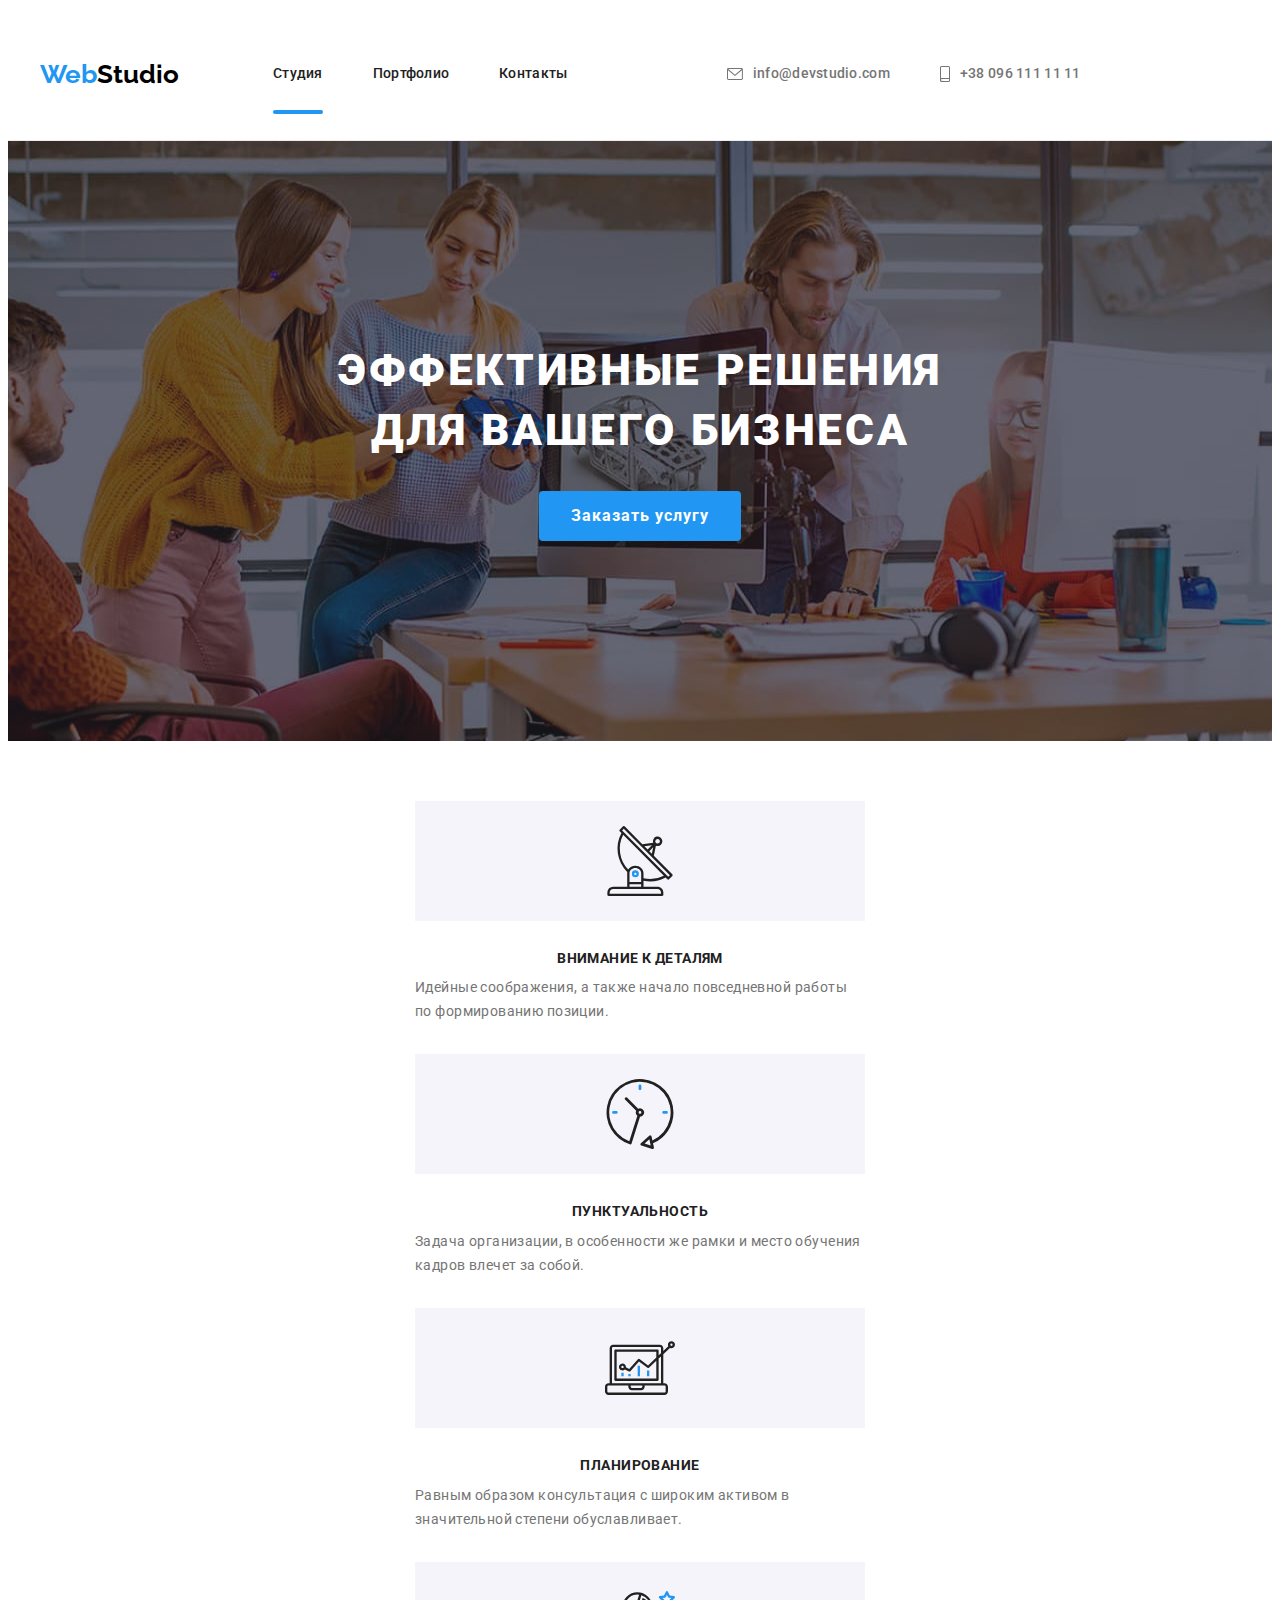
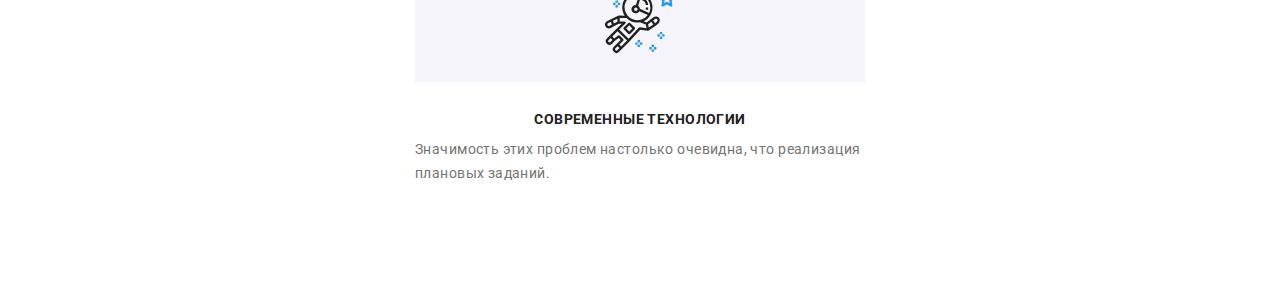
==== index.html @ 1973b393 "change header-advant" ====
<!DOCTYPE html>
<html lang="ru">

<head>
    <meta charset="UTF-8" />
    <meta http-equiv="X-UA-Compatible" content="IE=edge" />
    <meta name="viewport" content="width=device-width, initial-scale=1.0" />
    <title lang="en">WebStudio</title>
    <link rel="preconnect" href="https://fonts.googleapis.com" />
    <link rel="preconnect" href="https://fonts.gstatic.com" crossorigin />
    <link
        href="https://fonts.googleapis.com/css2?family=Raleway:wght@700&family=Roboto:wght@400;500;700;900&display=swap"
        rel="stylesheet" />
    <link rel="stylesheet" href="https://cdnjs.cloudflare.com/ajax/libs/modern-normalize/1.1.0/modern-normalize.min.css"
        integrity="sha512-wpPYUAdjBVSE4KJnH1VR1HeZfpl1ub8YT/NKx4PuQ5NmX2tKuGu6U/JRp5y+Y8XG2tV+wKQpNHVUX03MfMFn9Q=="
        crossorigin="anonymous" referrerpolicy="no-referrer" />
    <link rel="stylesheet" href="./css/main.min.css" />
</head>

<body>
    <header class="header">
        <div class="container header-container">
            <nav class="navigation">
                <a href="./index.html" class="logo header__logo link"><span class="logo_color_blue">Web</span>Studio</a>
                <ul class="nav-list list">
                    <li class="nav-list__item">
                        <a href="./index.html" class="nav-list__link link current">Студия</a>
                    </li>
                    <li class="nav-list__item">
                        <a href="./portfolio.html" class="nav-list__link link">Портфолио</a>
                    </li>
                    <li class="nav-list__item">
                        <a href="" class="nav-list__link link">Контакты</a>
                    </li>
                </ul>
            </nav>
            <ul class="contacts-list list">
                <li class="contacts-list__item">
                    <a class="contacts-list__link link mail" href="mailto:info@devstudio.com">
                        <svg class="contacts-list__icon" width="16" height="12">
                            <use href="./images/sprite.svg#e-mail"></use>
                        </svg>
                        info@devstudio.com
                    </a>
                </li>
                <li class="contacts-list__item">
                    <a class="contacts-list__link link" href="tel:+380961111111">
                        <svg class="contacts-list__icon" width="10" height="16">
                            <use href="./images/sprite.svg#smartphone"></use>
                        </svg>
                        +38 096 111 11 11</a>
                </li>
            </ul>
            <button type="button" class="mobile-menu-btn" data-menu-open>
                <svg class="mobile-menu-btn__icon" width="40" height="40">
                    <use href="./images/sprite.svg#burger-icon"></use>
                </svg>
            </button>
        </div>
        <div class="mobile-menu" data-menu>
            <div class="mobile-menu__container container">
                <button type="button" class="mobile-menu__close-btn" data-menu-close>
                    <svg class="mobile-menu__close-icon" width="40" height="40">
                        <use href="./images/sprite.svg#mobile-menu-close-icon"></use>
                    </svg>
                </button>
                <ul class="mobile-nav-list list">
                    <li class="mobile-nav-list__item">
                        <a href="./index.html" class="mobile-nav-list__link link current">Студия</a>
                    </li>
                    <li class="mobile-nav-list__item">
                        <a href="./portfolio.html" class="mobile-nav-list__link link">Портфолио</a>
                    </li>
                    <li class="mobile-nav-list__item">
                        <a href="" class="mobile-nav-list__link link">Контакты</a>
                    </li>

                </ul>
                <ul class="mobile-contacts-list list">
                    <li class="mobile-contacts-list__item">
                        <a class="mobile-contacts-list__link_phone link" href="tel:+380961111111">
                            +38 096 111 11 11</a>
                    </li>
                    <li class="mobile-contacts-list__item">
                        <a class="mobile-contacts-list__link_email link mail" href="mailto:info@devstudio.com">
                            info@devstudio.com
                        </a>
                    </li>
                </ul>
                <ul class="mobile-social-list list">
                    <li class="mobile-social-list__item">
                        <a class="mobile-social-list__link link" href="">Instagram</a>
                    </li>
                    <li class="mobile-social-list__item">
                        <a class="mobile-social-list__link link" href="">Twitter</a>
                    </li>
                    <li class="mobile-social-list__item">
                        <a class="mobile-social-list__link link" href="">Facebook</a>
                    </li>
                    <li class="mobile-social-list__item">
                        <a class="mobile-social-list__link link" href="">LinkedIn</a>
                    </li>
                </ul>
            </div>
        </div>
    </header>
    <main class="main-page">
        <section class="hero hero-section">
            <div class="hero container">
                <h1 class="title_main">Эффективные решения для вашего бизнеса</h1>
                <button type="button" class="modal-button button" data-modal-open>Заказать услугу</button>
            </div>
        </section>
        <section class="advantages section">
            <div class="advantages container">
                <h2 class="advantages__title title visually-hidden">Наши преимущества</h2>
                <ul class="advantages__list list">
                    <li class="advantages-list__item">
                        <div class="advantages__icon-container">
                            <svg class="advantages__icon" width="70" height="70">
                                <use href="./images/sprite.svg#advantages-01"></use>
                            </svg>
                        </div>
                        <h3 class="advantages__subtitle">Внимание к деталям</h3>
                        <p class="advantages__description">
                            Идейные соображения, а также начало повседневной работы по
                            формированию позиции.
                        </p>
                    </li>
                    <li class="advantages-list__item">
                        <div class="advantages__icon-container">
                            <svg class="advantages__icon" width="70" height="70">
                                <use href="./images/sprite.svg#advantages-02"></use>
                            </svg>
                        </div>
                        <h3 class="advantages__subtitle">Пунктуальность</h3>
                        <p class="advantages__description">
                            Задача организации, в особенности же рамки и место обучения кадров
                            влечет за собой.
                        </p>
                    </li>
                    <li class="advantages-list__item">
                        <div class="advantages__icon-container">
                            <svg class="advantages__icon" width="70" height="70">
                                <use href="./images/sprite.svg#advantages-03"></use>
                            </svg>
                        </div>
                        <h3 class="advantages__subtitle">Планирование</h3>
                        <p class="advantages__description">
                            Равным образом консультация с широким активом в значительной степени
                            обуславливает.
                        </p>
                    </li>
                    <li class="advantages-list__item">
                        <div class="advantages__icon-container">
                            <svg class="advantages__icon" width="70" height="70">
                                <use href="./images/sprite.svg#advantages-04"></use>
                            </svg>
                        </div>
                        <h3 class="advantages__subtitle">Современные технологии</h3>
                        <p class="advantages__description">
                            Значимость этих проблем настолько очевидна, что реализация плановых
                            заданий.
                        </p>
                    </li>
                </ul>
            </div>
        </section>
        <!-- <section class="employment section">
            <div class="employment container">
                <h2 class="employment__title title">Чем мы занимаемся</h2>
                <ul class="employment-list list">
                    <li class="employment-list__item">
                        <div class="employment-list__item-wrapper">
                            <img class="employment-list__img" src="./images/employment-01.jpg"
                                alt="руки мужчины набирают текст на клавиатуре" width="370" height="294" />
                            <p class="employment-list__overlay">Десктопные приложения</p>
                        </div>
                    </li>
                    <li class="employment-list__item">
                        <div class="employment-list__item-wrapper">
                            <img class="employment-list__img" src="./images/employment-02.jpg"
                                alt="человек держит в руке телефон и смотрит на экран ноутбука" width="370"
                                height="294" />
                            <p class="employment-list__overlay">Мобильные приложения</p>
                        </div>
                    </li>
                    <li class="employment-list__item">
                        <div class="employment-list__item-wrapper">
                            <img class="employment-list__img" src="./images/employment-03.jpg"
                                alt="в руке у человека планшет с изображением цветового спектра" width="370"
                                height="294" />
                            <p class="employment-list__overlay">Дизайнерские решения</p>
                        </div>
                    </li>
                </ul>
            </div>
        </section> -->
        <!-- <section class="team section">
            <div class="team container">
                <h2 class="team__title title">Наша команда</h2>
                <ul class="team-list list">
                    <li class="team-list__item">
                        <img class="team-list__img" src="./images/igor-demjanenko.jpg"
                            alt="фото темноволосого молодого мужчины с бородой и усами в очках" width="270"
                            height="260" />
                        <div class="team-list__content-wrapper">
                            <h3 class="team-list__subtitle">Игорь Демьяненко</h3>
                            <p class="team-list__description" lang="en">Product Designer</p>
                            <ul class="social-list list">
                                <li class="social-list__item">
                                    <a class="social-list__link" href="">
                                        <svg class="social-list__icon" width="20" height="20">
                                            <use href="./images/sprite.svg#instagram"></use>
                                        </svg>
                                    </a>
                                </li>
                                <li class="social-list__item">
                                    <a class="social-list__link" href="">
                                        <svg class="social-list__icon" width="20" height="20">
                                            <use href="./images/sprite.svg#twitter"></use>
                                        </svg>
                                    </a>
                                </li>
                                <li class="social-list__item">
                                    <a class="social-list__link" href="">
                                        <svg class="social-list__icon" width="20" height="20">
                                            <use href="./images/sprite.svg#facebook"></use>
                                        </svg>
                                    </a>
                                </li>
                                <li class="social-list__item">
                                    <a class="social-list__link" href="">
                                        <svg class="social-list__icon" width="20" height="20">
                                            <use href="./images/sprite.svg#linkedin"></use>
                                        </svg>
                                    </a>
                                </li>
                            </ul>
                        </div>
                    </li>
                    <li class="team-list__item">
                        <img class="team-list__img" src="./images/olga-repina.jpg"
                            alt="фото девушки со светлыми волосами чуть ниже плечей в очках" width="270" height="260" />
                        <div class="team-list__content-wrapper">
                            <h3 class="team-list__subtitle">Ольга Репина</h3>
                            <p class="team-list__description" lang="en">Frontend Developer</p>
                            <ul class="social-list list">
                                <li class="social-list__item">
                                    <a class="social-list__link" href="">
                                        <svg class="social-list__icon" width="20" height="20">
                                            <use href="./images/sprite.svg#instagram"></use>
                                        </svg>
                                    </a>
                                </li>
                                <li class="social-list__item">
                                    <a class="social-list__link" href="">
                                        <svg class="social-list__icon" width="20" height="20">
                                            <use href="./images/sprite.svg#twitter"></use>
                                        </svg>
                                    </a>
                                </li>
                                <li class="social-list__item">
                                    <a class="social-list__link" href="">
                                        <svg class="social-list__icon" width="20" height="20">
                                            <use href="./images/sprite.svg#facebook"></use>
                                        </svg>
                                    </a>
                                </li>
                                <li class="social-list__item">
                                    <a class="social-list__link" href="">
                                        <svg class="social-list__icon" width="20" height="20">
                                            <use href="./images/sprite.svg#linkedin"></use>
                                        </svg>
                                    </a>
                                </li>
                            </ul>
                        </div>
                    </li>
                    <li class="team-list__item">
                        <img class="team-list__img" src="./images/nikolay-tarasov.jpg"
                            alt="фото темноволосого молодого мужчины " width="270" height="260" />
                        <div class="team-list__content-wrapper">
                            <h3 class="team-list__subtitle">Николай Тарасов</h3>
                            <p class="team-list__description" lang="en">Marketing</p>
                            <ul class="social-list list">
                                <li class="social-list__item">
                                    <a class="social-list__link" href="">
                                        <svg class="social-list__icon" width="20" height="20">
                                            <use href="./images/sprite.svg#instagram"></use>
                                        </svg>
                                    </a>
                                </li>
                                <li class="social-list__item">
                                    <a class="social-list__link" href="">
                                        <svg class="social-list__icon" width="20" height="20">
                                            <use href="./images/sprite.svg#twitter"></use>
                                        </svg>
                                    </a>
                                </li>
                                <li class="social-list__item">
                                    <a class="social-list__link" href="">
                                        <svg class="social-list__icon" width="20" height="20">
                                            <use href="./images/sprite.svg#facebook"></use>
                                        </svg>
                                    </a>
                                </li>
                                <li class="social-list__item">
                                    <a class="social-list__link" href="">
                                        <svg class="social-list__icon" width="20" height="20">
                                            <use href="./images/sprite.svg#linkedin"></use>
                                        </svg>
                                    </a>
                                </li>
                            </ul>
                        </div>
                    </li>
                    <li class="team-list__item">
                        <img class="team-list__img" src="./images/mikhail-ermakov.jpg"
                            alt="фото темноволосого молодого мужчины с бородой и усами в очках" width="270"
                            height="260" />
                        <div class="team-list__content-wrapper">
                            <h3 class="team-list__subtitle">Михаил Ермаков</h3>
                            <p class="team-list__description" lang="en">UI Designer</p>
                            <ul class="social-list list">
                                <li class="social-list__item">
                                    <a class="social-list__link" href="">
                                        <svg class="social-list__icon" width="20" height="20">
                                            <use href="./images/sprite.svg#instagram"></use>
                                        </svg>
                                    </a>
                                </li>
                                <li class="social-list__item">
                                    <a class="social-list__link" href="">
                                        <svg class="social-list__icon" width="20" height="20">
                                            <use href="./images/sprite.svg#twitter"></use>
                                        </svg>
                                    </a>
                                </li>
                                <li class="social-list__item">
                                    <a class="social-list__link" href="">
                                        <svg class="social-list__icon" width="20" height="20">
                                            <use href="./images/sprite.svg#facebook"></use>
                                        </svg>
                                    </a>
                                </li>
                                <li class="social-list__item">
                                    <a class="social-list__link" href="">
                                        <svg class="social-list__icon" width="20" height="20">
                                            <use href="./images/sprite.svg#linkedin"></use>
                                        </svg>
                                    </a>
                                </li>
                            </ul>
                        </div>
                    </li>
                </ul>
            </div>
        </section> -->
        <!-- <section class="clients section">
            <div class="clients container">
                <h2 class="clients__title title">Постоянные клиенты</h2>
                <ul class="clients-list list">
                    <li class="clients-list__item">
                        <a href="" class="clients-list__link">
                            <svg class="clients-list__icon" width="100" height="60">
                                <use href="./images/sprite.svg#clients-01"></use>
                            </svg>
                        </a>
                    </li>
                    <li class="clients-list__item">
                        <a href="" class="clients-list__link">
                            <svg class="clients-list__icon" width="100" height="60">
                                <use href="./images/sprite.svg#clients-02"></use>
                            </svg>
                        </a>
                    </li>
                    <li class="clients-list__item">
                        <a href="" class="clients-list__link">
                            <svg class="clients-list__icon" width="100" height="60">
                                <use href="./images/sprite.svg#clients-03"></use>
                            </svg>
                        </a>
                    </li>
                    <li class="clients-list__item">
                        <a href="" class="clients-list__link">
                            <svg class="clients-list__icon" width="100" height="60">
                                <use href="./images/sprite.svg#clients-04"></use>
                            </svg>
                        </a>
                    </li>
                    <li class="clients-list__item">
                        <a href="" class="clients-list__link">
                            <svg class="clients-list__icon" width="100" height="60">
                                <use href="./images/sprite.svg#clients-05"></use>
                            </svg>
                        </a>
                    </li>
                    <li class="clients-list__item">
                        <a href="" class="clients-list__link">
                            <svg class="clients-list__icon" width="100" height="60">
                                <use href="./images/sprite.svg#clients-06"></use>
                            </svg>
                        </a>
                    </li>
                </ul>
            </div>
        </section>
    </main> -->
        <!-- <footer class="footer">
        <div class="footer-container container">
            <div class="contact-container">
                <a href="./index.html" class="logo footer__logo link"><span class="logo_color_blue">Web</span>Studio</a>
                <address class="address">
                    <ul class="address-list list">
                        <li class="address-list__item">
                            <a class="address-list__link link" href="https://goo.gl/maps/PEtUD6FRup9HMeJw8"
                                target="_blank" rel="noopener noreferrer">г. Киев, пр-т Леси Украинки, 26</a>
                        </li>
                        <li class="address-list__item">
                            <a class="address-list__link link address_opacity"
                                href="mailto:info@devstudio.com">info@devstudio.com</a>
                        </li>
                        <li class="address-list__item">
                            <a class="address-list__link link address_opacity" href="tel:+380961111111">+38 096 111 11
                                11</a>
                        </li>
                    </ul>
                </address>
            </div>
            <div class="join-us">
                <h2 class="join-us__title title">Присоединяйтесь</h2>
                <ul class="join-us-list list">
                    <li class="join-us-list__item">
                        <a href="" class="join-us-list__link">
                            <svg class="join-us-list__icon" width="20" height="20">
                                <use href="./images/sprite.svg#instagram"></use>
                            </svg>
                        </a>
                    </li>
                    <li class="join-us-list__item">
                        <a href="" class="join-us-list__link">
                            <svg class="join-us-list__icon" width="20" height="20">
                                <use href="./images/sprite.svg#twitter"></use>
                            </svg>
                        </a>
                    </li>
                    <li class="join-us-list__item">
                        <a href="" class="join-us-list__link">
                            <svg class="join-us-list__icon" width="20" height="20">
                                <use href="./images/sprite.svg#facebook"></use>
                            </svg>
                        </a>
                    </li>
                    <li class="join-us-list__item">
                        <a href="" class="join-us-list__link">
                            <svg class="join-us-list__icon" width="20" height="20">
                                <use href="./images/sprite.svg#linkedin"></use>
                            </svg>
                        </a>
                    </li>
                </ul>
            </div>
            <div class="subscribe-container">
                <form class="subscribe-form">
                    <span class="subscribe-form__title">Подпишитесь на рассылку</span>
                    <div class="subscribe-form__wrapper">
                        <label class="subscribe-form__field">
                            <input class="subscribe-form__input" name="subscribe-form-input" type="email" required
                                placeholder="E-mail">
                        </label>
                        <button type="submit" class="subscribe-form__button">Подписаться</button>
                    </div>
                </form>
            </div>
        </div>
    </footer> -->

        <!-- <div class="backdrop  is-hidden" data-modal>
        <div class="modal">
            <button type="button" class="modal__close-btn" data-modal-close>
                <svg class="modal-close__icon" width="18" height="18">
                    <use href="./images/sprite.svg#close-icon-black"></use>
                </svg>
            </button>
            <form class="contact-form">
                <span class="contact-form__title_main">Оставьте свои данные, мы вам перезвоним</span>
                <label class="contact-form__field">
                    <span class="contact-form__title">Имя</span>
                    <span class="contact-form__input-wrapper">
                        <input name="user_name" class="contact-form__input" type="text" required>
                        <svg class="contact-form__icon" width="12" height="12">
                            <use href="./images/icons.svg#name"></use>
                        </svg>
                    </span>

                </label>
                <label class="contact-form__field">
                    <span class="contact-form__title">Телефон</span>
                    <span class="contact-form__input-wrapper">
                        <input name="user_phone" class="contact-form__input" type="tel" required
                            pattern="[0-9]{3}-[0-9]{3}-[0-9]{2}-[0-9]{2}">
                        <svg class="contact-form__icon" width="13" height="13">
                            <use href="./images/icons.svg#phone"></use>
                        </svg>
                    </span>
                </label>
                <label class="contact-form__field">
                    <span class="contact-form__title">Почта</span>
                    <span class="contact-form__input-wrapper">
                        <input name="user_email" class="contact-form__input" type="email" required>
                        <svg class="contact-form__icon" width="15" height="12">
                            <use href="./images/icons.svg#mail"></use>
                        </svg>
                    </span>
                </label>
                <label class="content-form__field">
                    <span class="contact-form__title">Комментарий</span>
                    <textarea name="user_comment" class="contact-form__message" placeholder="Введите текст"></textarea>
                </label>
                <div class="contact-form__checkbox-wrapper">
                    <input class="contact-form__checkbox visually-hidden" name="accept-policy" type="checkbox"
                        id="policy-checkbox" required>
                    <label for="policy-checkbox" class="contact-form__checkbox-label">
                        <span class="accept-policy__title"> Соглашаюсь с рассылкой и принимаю&nbsp;<a href=""
                                class="accept-policy__link">Условия
                                договора</a>
                        </span>
                    </label>
                </div>
                <button type="submit" class="contact-form__submit-btn">Отправить</button>
            </form>
        </div>
    </div>

    <script src="./js/modal.js"></script> -->
        <script src="./js/mobile-menu.js"></script>
</body>

</html>
---- css/main.min.css ----
:root{--primary-font-family: 'Roboto', sans-serif;--secondary-font-famile: 'Raleway', sans-serif;--primary-txt-color: #757575;--title-txt-color: #212121;--primary-white-color: #ffffff;--accent-color: #2196f3;--button-hover: #188ce8;--primary-black-color: #000;--bg-color-hero-footer: #2f303a;--secondary-bg-color: #f5f4fa;--main-icon-color: #afb1b8;--main-timing-function: cubic-bezier(0.4, 0, 0.2, 1)}.visually-hidden{position:absolute;width:1px;height:1px;margin:-1px;border:0;padding:0;white-space:nowrap;clip-path:inset(100%);clip:rect(0 0 0 0);overflow:hidden}body{font-family:'Roboto', sans-serif;color:var(--primary-txt-color)}h1,h2,h3,h4,h5,h6,p{margin-top:0;margin-bottom:0}ul,ol{margin-top:0;margin-bottom:0;padding-left:0}img{display:block;max-width:100%;height:auto}.link{text-decoration:none}.list{list-style:none}.section{padding-top:60px;padding-bottom:60px}@media screen and (min-width: 1200px){.section{padding-top:94px;padding-bottom:94px}}.button{font-family:inherit;cursor:pointer;border-style:none;border-radius:4px}.current{color:var(--accent-color)}.container{padding-left:15px;padding-right:15px}@media screen and (min-width: 480px){.container{width:480px;margin-left:auto;margin-right:auto}}@media screen and (min-width: 768px){.container{width:768px}}@media screen and (min-width: 1200px){.container{width:1200px}}.header__logo{font-family:Raleway;font-weight:700;font-size:26px;line-height:1.19;color:var(--primary-black-color)}@media screen and (min-width: 768px){.header__logo{margin-right:88px}}@media screen and (min-width: 1200px){.header__logo{margin-right:94px}}.logo_color_blue{color:var(--accent-color)}@media screen and (max-width: 767px){.mobile-menu{position:absolute;top:0;left:0;width:100%;height:100vh;overflow:auto;opacity:0;visibility:hidden;pointer-events:none;transition:opacity 250ms var(--main-timing-function),visibility 250ms var(--main-timing-function);background-color:var(--primary-white-color)}.mobile-menu.is-open{opacity:1;visibility:visible;pointer-events:auto}.mobile-menu__container{position:relative;padding-top:48px;padding-bottom:48px;padding-right:40px}.mobile-menu__close-btn{position:absolute;top:10px;right:15px;background-color:transparent;border:none;padding:0;line-height:0;cursor:pointer;transition:fill 250ms var(--main-timing-function)}.mobile-menu__close-btn:hover,.mobile-menu__close-btn:focus{fill:var(--accent-color)}.mobile-nav-list__item:not(:last-child){margin-bottom:32px}.mobile-nav-list__link{display:block;font-weight:500;font-size:40px;line-height:1.17;letter-spacing:0.02em;color:var(--title-txt-color);transition:color 250ms cubic-bezier(0.4, 0, 0.2, 1)}.mobile-nav-list__link:hover,.mobile-nav-list__link:focus{color:var(--accent-color)}.mobile-contacts-list__link_phone{display:block;margin-top:302px;margin-bottom:32px;font-weight:500;font-size:34px;line-height:1.18;letter-spacing:0.02em;color:var(--accent-color)}.mobile-contacts-list__link_email{display:block;margin-bottom:64px;font-weight:500;font-size:24px;line-height:1.17;letter-spacing:0.02em;color:var(--primary-txt-color)}.mobile-social-list{display:flex;justify-content:flex-start;align-items:center}.mobile-social-list__link{font-weight:500;font-size:18px;line-height:1.22;letter-spacing:0.02em;color:var(--accent-color)}.mobile-social-list__item:not(:last-child){position:relative;display:block;margin-right:20px}.mobile-social-list__item:not(:last-child)::after{content:'';position:absolute;display:inline-block;line-height:0;top:50%;width:22px;height:0px;border:1px solid rgba(33,33,33,0.2);transform:rotate(90deg)}}.footer__logo{font-family:Raleway;font-weight:700;font-size:26px;line-height:1.19;color:var(--primary-white-color)}.footer__logo .logo_color_blue{display:inline-block;margin-bottom:20px}.modal-button{display:flex;margin-left:auto;margin-right:auto;min-width:200px;padding:10px 32px;font-weight:700;font-size:16px;line-height:1.87;align-items:center;text-align:center;letter-spacing:0.06em;background-color:var(--accent-color);color:var(--primary-white-color);transition:background-color 250ms var(--main-timing-function)}.modal-button:hover,.modal-button:focus{background-color:var(--button-hover)}.title_main{margin-left:auto;margin-right:auto;margin-bottom:30px;font-weight:900;text-align:center;letter-spacing:0.06em;text-transform:uppercase;color:var(--primary-white-color);background-color:var(--bg--hero-footer)}@media screen and (min-width: 768px){.title_main{max-width:360px;font-size:26px;line-height:1.62}}@media screen and (min-width: 1200px){.title_main{max-width:700px;font-size:44px;line-height:1.36}}.title{margin-bottom:50px;font-weight:700;font-size:36px;line-height:1.17;text-align:center;letter-spacing:0.03em;color:var(--title-txt-color)}.social-list{display:flex;justify-content:space-between}.social-list__link{display:flex;align-items:center;justify-content:center;width:44px;height:44px;background-color:#ffffff;border-radius:50%;transition:background-color 250ms var(--main-timing-function),fiil 250ms cubic-bezier(0.4, 0, 0.2, 1)}.social-list__link:hover,.social-list__link:focus{background-color:var(--accent-color)}.social-list__icon{fill:var(--main-icon-color)}.social-list__link:hover .social-list__icon,.social-list__link:focus .social-list__icon{fill:#ffffff}.portfolio_filter{margin-bottom:50px}.portfolio-filter-list{display:flex;flex-direction:row;justify-content:center;align-items:center}.portfolio-filter-list__item{margin-left:8px}.filter-button{padding:6px 22px;font-weight:500;font-size:16px;line-height:1.62;text-align:center;letter-spacing:0.03em;color:var(--title-txt-color);transition:background-color 250ms var(--main-timing-function),color 250ms var(--main-timing-function),box-shadow 250ms var(--main-timing-function)}.filter-button:hover,.filter-button:focus{background-color:var(--accent-color);color:var(--primary-white-color);box-shadow:0px 3px 1px rgba(0,0,0,0.1),0px 1px 2px rgba(0,0,0,0.08),0px 2px 2px rgba(0,0,0,0.12)}.backdrop{position:fixed;top:0;left:0;width:100vw;height:100vh;background-color:rgba(0,0,0,0.2);opacity:1;transition:opacity 500ms var(--main-timing-function),visibility 500ms var(--main-timing-function)}.backdrop.is-hidden{opacity:0;visibility:hidden;pointer-events:none}.backdrop.is-hidden .modal{transform:translate(-50%, -50%) scale(2)}.modal{position:absolute;top:50%;left:50%;width:528px;height:580px;background-color:var(--primary-white-color);transform:translate(-50%, -50%) scale(1);transition:transform 500ms var(--main-timing-function);padding:40px 40px}.modal__close-btn{position:absolute;top:8px;right:8px;display:flex;justify-content:center;align-items:center;width:30px;height:30px;border-radius:50%;border:1px solid rgba(0,0,0,0.1);background-color:transparent;padding:0;cursor:pointer;transition:fill 250ms var(--main-timing-function)}.modal__close-btn:focus,.modal__close-btn:hover{fill:var(--accent-color)}.contact-form__field{display:block;margin-bottom:10px}.contact-form__title_main{display:inline-block;margin-bottom:12px;font-weight:700;font-size:20px;line-height:1.15;text-align:center;letter-spacing:0.03em;color:var(--title-txt-color)}.contact-form__input-wrapper{position:relative;display:block;margin-top:4px}.contact-form__input{width:100%;height:40px;padding-left:42px;border-radius:4px;border:1px solid rgba(33,33,33,0.2);box-sizing:border-box;transition:border-color 250ms var(--main-timing-function);cursor:pointer}.contact-form__input:focus{outline:none;border-color:var(--accent-color)}.contact-form__title{font-size:12px;line-height:1.17;letter-spacing:0.01em;color:var(--primary-txt-color)}.contact-form__icon{position:absolute;display:block;top:50%;left:12px;transform:translateY(-50%);fill:var(--title-txt-color);transition:fill 250ms var(--main-timing-function)}.contact-form-input:focus+.contact-form__icon{fill:var(--accent-color)}.contact-form__message{width:100%;height:120px;margin-top:4px;margin-bottom:10px;border:1px solid rgba(33,33,33,0.2);border-radius:4px;padding:12px 16px;resize:none;transition:border-color 250ms var(--main-timing-function);cursor:pointer}.contact-form__message::placeholder{font-size:14px;line-height:1.14;letter-spacing:0.01em;color:rgba(117,117,117,0.5)}.contact-form__message:focus{outline:none;border-color:var(--accent-color)}.contact-form__checkbox-wrapper{margin-left:12px;margin-bottom:30px}.contact-form__checkbox-label{display:flex;align-items:center}.contact-form__checkbox-label::before{display:inline-block;width:16px;height:16px;border:2px solid var(--title-txt-color);border-radius:2px;content:'';cursor:pointer;margin-right:10px}.contact-form__checkbox:checked+.contact-form__checkbox-label::before{background-image:url("../images/check.svg");border:none}.contact-form__checkbox:focus+.contact-form__checkbox-label::before{box-shadow:inset 0px 0px 4px var(--accent-color)}.accept-policy__title{font-size:14px;line-height:1.71;letter-spacing:0.03em;color:var(--primary-txt-color)}.accept-policy__link{color:var(--accent-color)}.contact-form__submit-btn{display:block;margin:0 auto;min-width:200px;padding:10px 56px;font-weight:700;font-size:16px;line-height:1.87;align-items:center;text-align:center;letter-spacing:0.06em;border-radius:4px;border:none;background-color:var(--accent-color);color:var(--primary-white-color);box-shadow:0px 4px 4px rgba(0,0,0,0.15);transition:background-color 250ms var(--main-timing-function)}.contact-form__submit-btn:hover,.contact-form__submit-btn:focus{background-color:var(--button-hover)}.subscribe-container{display:flex;justify-content:left;align-items:baseline}.subscribe-form__title{display:flex;margin-bottom:0;margin-top:0;padding-bottom:20px;color:var(--primary-white-color);font-weight:700;font-size:14px;line-height:1.14;letter-spacing:0.03em;text-transform:uppercase}.subscribe-form__wrapper{display:flex;justify-content:left;align-items:baseline}.subscribe-form__field{margin-right:12px}.subscribe-form__input{display:flex;padding-left:16px;min-width:358px;height:50px;background-color:transparent;border:1px solid rgba(255,255,255,0.3);box-sizing:border-box;filter:drop-shadow(0px 4px 4px rgba(0,0,0,0.15));border-radius:4px;cursor:pointer;color:var(--primary-white-color)}.subscribe-form__input::placeholder{font-size:16px;line-height:1.25;align-items:center;letter-spacing:0.03em;color:rgba(255,255,255,0.6)}.subscribe-form__button{display:flex;min-width:200px;height:50px;padding:10px 28px;border-radius:4px;border:none;font-weight:700;font-size:16px;line-height:1.87;align-items:center;text-align:center;letter-spacing:0.06em;background-color:var(--accent-color);color:var(--primary-white-color);cursor:pointer}.subscribe-form__button::after{content:'';width:24px;height:24px;margin-left:10px;background-image:url("../images/send.svg")}.header-container{display:flex;justify-content:space-between;align-items:center}.header{position:relative;padding-top:6px;padding-bottom:16px;background-color:var(--primary-white-color);border-bottom:1px solid #ececec}@media screen and (min-width: 480px){.header{padding-top:26px;padding-bottom:26px}}@media screen and (max-width: 767px){.nav-list{display:none}.contacts-list{display:none}.mobile-menu-btn{background-color:transparent;border:none;padding:0;line-height:0;cursor:pointer}.mobile-menu-btn__icon{transition:fill 250ms var(--main-timing-function)}.mobile-menu-btn__icon:hover,.mobile-menu-btn__icon:focus{fill:var(--accent-color)}}@media screen and (min-width: 768px){.mobile-menu-btn{display:none}.mobile-menu{display:none}.navigation{display:flex;align-items:center}.nav-list{display:flex;align-items:center}.nav-list__item:not(:last-child){margin-right:50px}.nav-list__link{position:relative;display:block;padding-top:32px;padding-bottom:32px;font-weight:500;font-size:14px;line-height:1.14;letter-spacing:0.02em;color:var(--title-txt-color);transition:color 250ms cubic-bezier(0.4, 0, 0.2, 1)}.nav-list__link:hover,.nav-list__link:focus{color:var(--accent-color)}.nav-list__link.current::after{content:'';position:absolute;display:block;bottom:0;left:0;width:100%;height:4px;background-color:var(--accent-color);border-radius:2px;animation:blue-line 250ms var(--main-timing-function)}@keyframes blue-line{0%{transform:scaleX(0) scaleY(0)}100%{transform:scaleX(1) scaleY(1)}}.contacts-list{display:flex;justify-content:flex-start;align-items:flex-start;flex-wrap:wrap;margin-right:auto}.contacts-list__item{margin-left:auto}.contacts-list__link{display:flex;justify-content:center;align-items:center;padding-top:8px;padding-bottom:8px;font-weight:500;font-size:12px;line-height:1.17;letter-spacing:0.02em;color:var(--primary-txt-color);transition:color 250ms var(--main-timing-function)}.contacts-list__link:hover,.contacts-list__link:focus{color:var(--accent-color)}.contacts-list__icon{margin-right:8px;fill:currentColor}.contacts-list__icon:hover,.contacts-list__icon:focus{fill:currentColor}}@media screen and (min-width: 1200px){.contacts-list{display:flex;align-items:center;margin-left:auto}.contacts-list__item:not(:last-child){margin-right:50px}.contacts-list__link{display:flex;justify-content:center;align-items:center;padding-top:8px;padding-bottom:8px;font-weight:500;font-size:14px;line-height:1.14;letter-spacing:0.02em;color:var(--primary-txt-color);transition:color 250ms var(--main-timing-function)}.contacts-list__link:hover,.contacts-list__link:focus{color:var(--accent-color)}.contacts-list__icon{margin-right:10px;fill:currentColor}.contacts-list__icon:hover,.contacts-list__icon:focus{fill:currentColor}}.hero-section{background-image:linear-gradient(rgba(47,48,58,0.4), rgba(47,48,58,0.4)),url("../images/mobile/bg-hero.jpg");background-color:#c4c4c4;background-size:480px 400px;background-position:center;background-repeat:no-repeat;padding-top:118px;padding-bottom:118px}@media (min-device-pixel-ratio: 2), (min-resolution: 192dpi), (min-resolution: 2dppx){.box{background-image:url("../images/mobile/bg-hero@2x.jpg")}}@media screen and (min-width: 768px){.hero-section{background-image:linear-gradient(rgba(47,48,58,0.4), rgba(47,48,58,0.4)),url("../images/tablet/bg-hero.jpg");background-color:#c4c4c4;background-size:768px 400px}}@media screen and (min-width: 768px) and (min-device-pixel-ratio: 2), screen and (min-width: 768px) and (min-resolution: 192dpi), screen and (min-width: 768px) and (min-resolution: 2dppx){.box{background-image:url("../images/tablet/bg-hero@2x.jpg")}}@media screen and (min-width: 1200px){.hero-section{background-image:linear-gradient(rgba(47,48,58,0.4), rgba(47,48,58,0.4)),url("../images/desktop/bg-hero.jpg");background-color:#c4c4c4;background-size:1600px 600px;padding-top:200px;padding-bottom:200px}}@media screen and (min-width: 1200px) and (min-device-pixel-ratio: 2), screen and (min-width: 1200px) and (min-resolution: 192dpi), screen and (min-width: 1200px) and (min-resolution: 2dppx){.box{background-image:url("../images/desktop/bg-hero@2x.jpg")}}.advantages.section{padding-top:60px;padding-bottom:60px}.advantages__list{display:flex;flex-direction:column;flex-wrap:wrap;justify-content:center;align-items:center}.advantages__icon-container{display:flex;align-items:center;justify-content:center;margin-bottom:30px;width:450px;height:120px;background-color:var(--secondary-bg-color)}.advantages__icon{padding-right:auto;padding-left:auto}.advantages-list__item{max-width:450px;margin-bottom:30px}.advantages__subtitle{text-align:center;margin-bottom:10px;font-weight:700;font-size:14px;line-height:1.14;letter-spacing:0.03em;text-transform:uppercase;color:var(--title-txt-color)}.advantages__description{font-size:14px;line-height:1.71;letter-spacing:0.03em}.employment-list{display:flex;flex-direction:row}.employment-list__item{flex-basis:calc((100% - 30px) / 3)}.employment-list__item:not(:last-child){margin-right:30px}.employment-list__item-wrapper{position:relative}.employment-list__overlay{position:absolute;bottom:0;left:0;width:100%;height:70px;display:flex;justify-content:center;align-items:center;background-color:rgba(47,48,58,0.8);color:var(--primary-white-color);font-weight:700;font-size:14px;line-height:1.14;letter-spacing:0.03em;text-transform:uppercase}.team{background-color:var(--secondary-bg-color)}.team-list{display:flex;flex-direction:row}.team-list__item{flex-basis:calc((100% - 30px) / 4)}.team-list__item:not(:last-child){margin-right:30px}.team-list__content-wrapper{padding-top:30px;padding-bottom:30px;padding-left:32px;padding-right:32px;background:#ffffff;box-shadow:0px 1px 3px #0000001f, 0px 1px 1px #00000024, 0px 2px 1px #00000033;border-radius:0px 0px 4px 4px}.team-list__subtitle{margin-bottom:10px;font-weight:500;font-size:16px;line-height:1.19;text-align:center;letter-spacing:0.03em;color:var(--title-txt-color)}.team-list__description{padding-bottom:16px;font-size:16px;line-height:1.19;text-align:center;letter-spacing:0.03em}.clients-list{display:flex;flex-wrap:nowrap;justify-content:space-between}.clients-list__link{display:flex;align-items:center;justify-content:center;width:170px;height:92px;border:1px solid var(--main-icon-color);border-radius:4px;transition:border-color 500ms var(--main-timing-function)}.clients-list__link:hover,.clients-list__link:focus{border-color:var(--accent-color)}.clients-list__icon{fill:var(--main-icon-color);transition:fill 250ms var(--main-timing-function)}.clients-list__link:hover .clients-list__icon,.clients-list__link:focus .clients-list__icon{fill:var(--accent-color)}.footer{padding-top:60px;padding-bottom:60px;background-color:var(--bg-color-hero-footer)}.footer-container{display:flex;justify-content:flex-start;align-items:baseline}.address-list__link{font-style:normal;font-size:14px;line-height:171%;letter-spacing:0.03em;color:var(--primary-white-color);transition:color 250ms var(--main-timing-function)}.address-list__link:hover,.address-list__link:focus{color:var(--accent-color)}.address-list__item:not(:last-child){margin-bottom:9px}.address_opacity{opacity:60%}.contact-container{padding-right:70px}.join-us{padding-right:92px}.join-us__title{display:flex;margin-bottom:0;margin-top:0;padding-bottom:20px;color:var(--primary-white-color);font-weight:700;font-size:14px;line-height:1.14;letter-spacing:0.03em;text-transform:uppercase}.join-us-list{display:flex}.join-us-list__item:not(:last-child){padding-right:10px}.join-us-list__link{display:flex;align-items:center;justify-content:center;width:44px;height:44px;background-color:rgba(255,255,255,0.1);border-radius:50%;transition:background-color 250ms var(--main-timing-function)}.join-us-list__link:hover,.join-us-list__link:focus{background-color:var(--accent-color)}.join-us-list__icon{fill:var(--primary-white-color)}.portfolio-list{display:flex;flex-wrap:wrap;flex-direction:row;margin-bottom:-30px;margin-right:-30px}.portfolio-list__link{display:block;cursor:pointer;transition:box-shadow 250ms var(--main-timing-function)}.portfolio-list__link:hover,.portfolio-list__link:focus{border:1px solid #eeeeee;box-sizing:border-box;box-shadow:0px 1px 1px rgba(0,0,0,0.12),0px 4px 4px rgba(0,0,0,0.06),1px 4px 6px rgba(0,0,0,0.16)}.portfolio-list__item{flex-basis:calc((100% - 90px) / 3);margin-right:30px;margin-bottom:30px}.portfolio-list__link-wrapper{position:relative;overflow:hidden}.portfolio-list__overlay{position:absolute;top:0;left:0;width:100%;height:100%;background-color:rgba(33,150,243,0.9);color:var(--primary-white-color);padding:63px 24px;font-size:18px;line-height:1.55;overflow:hidden;transform:translateY(100%);transition:transform 250ms var(--main-timing-function)}.portfolio-list__link:hover .portfolio-list__overlay,.portfolio-list__link:focus .portfolio-list__overlay{transform:translateY(0%)}.portfolio__content-wrapper{padding:20px 24px;border:1px solid #eeeeee;box-sizing:border-box}.portfolio__subtitle{margin-bottom:10px;font-weight:700;font-size:18px;line-height:2;letter-spacing:0.06em;color:var(--title-txt-color)}.portfolio__description{font-size:16px;line-height:1.87;letter-spacing:0.03em;color:var(--primary-txt-color)}
/*# sourceMappingURL=main.min.css.map */
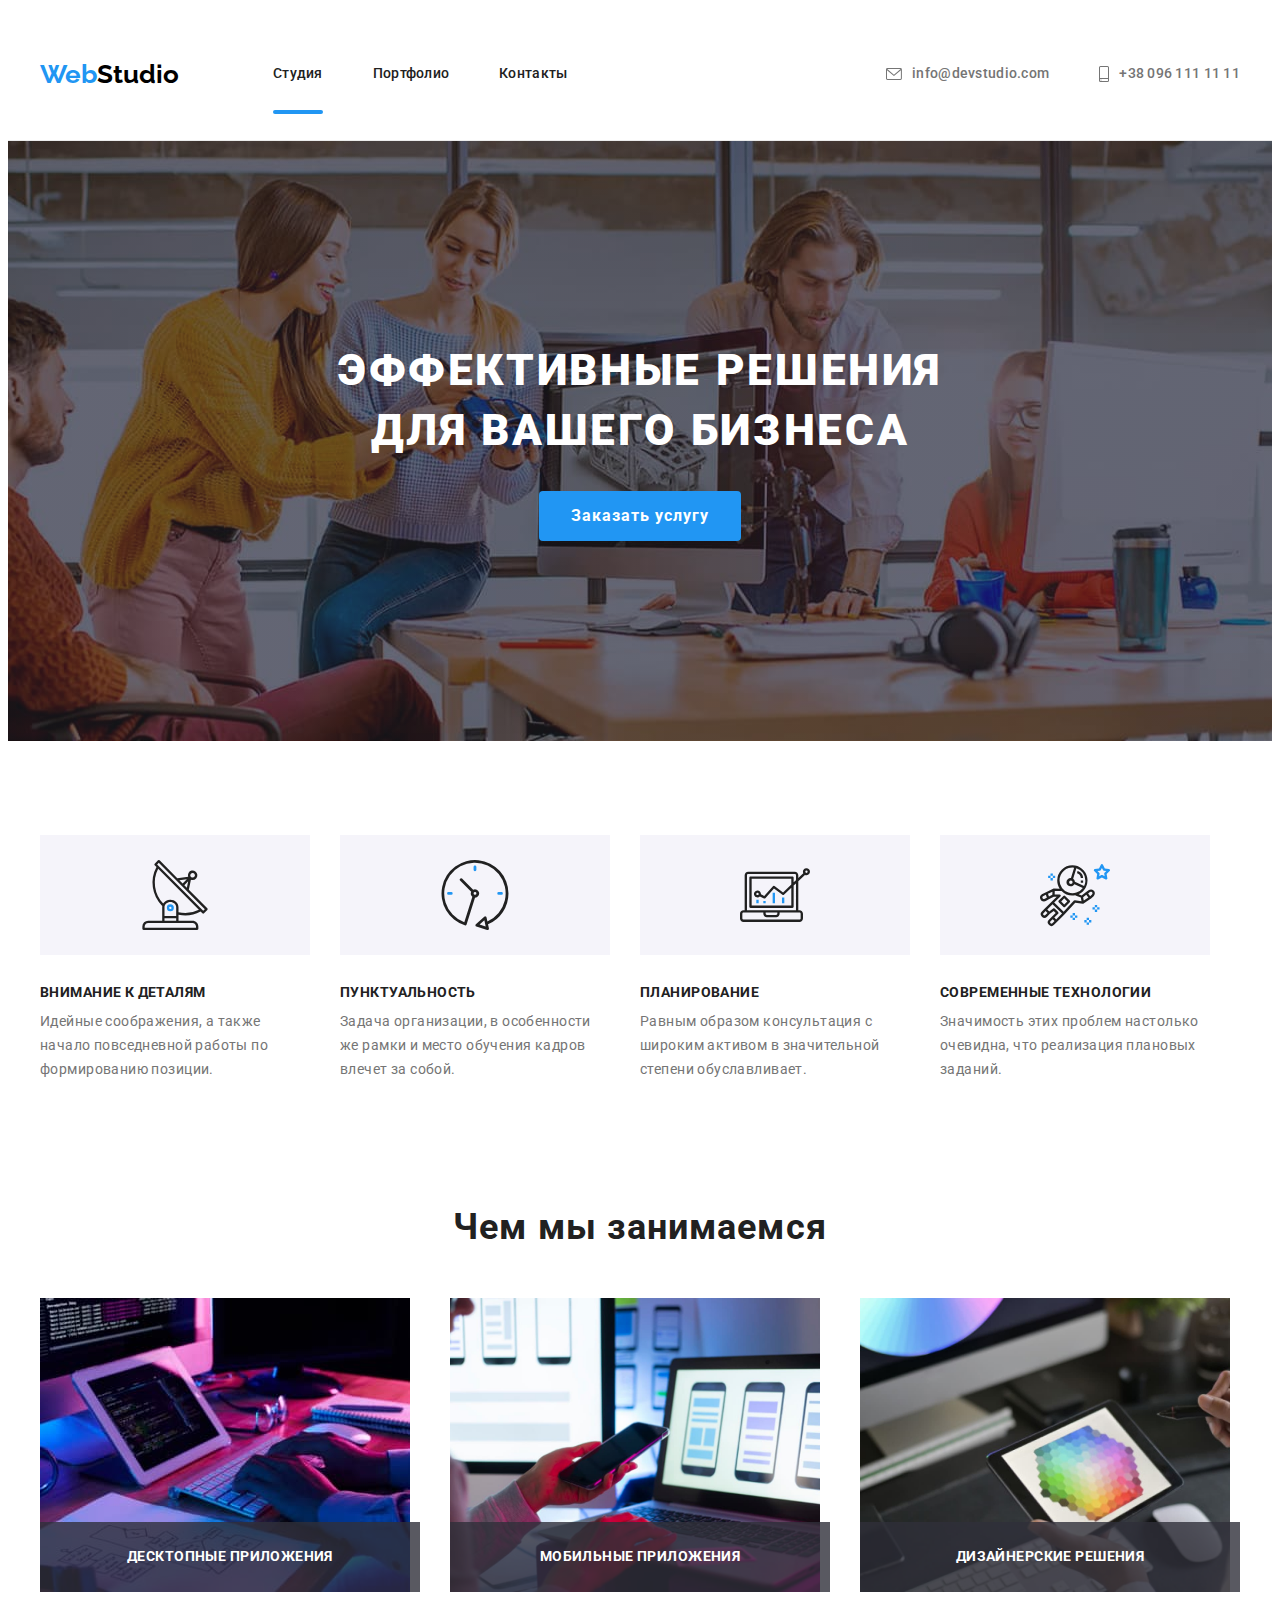
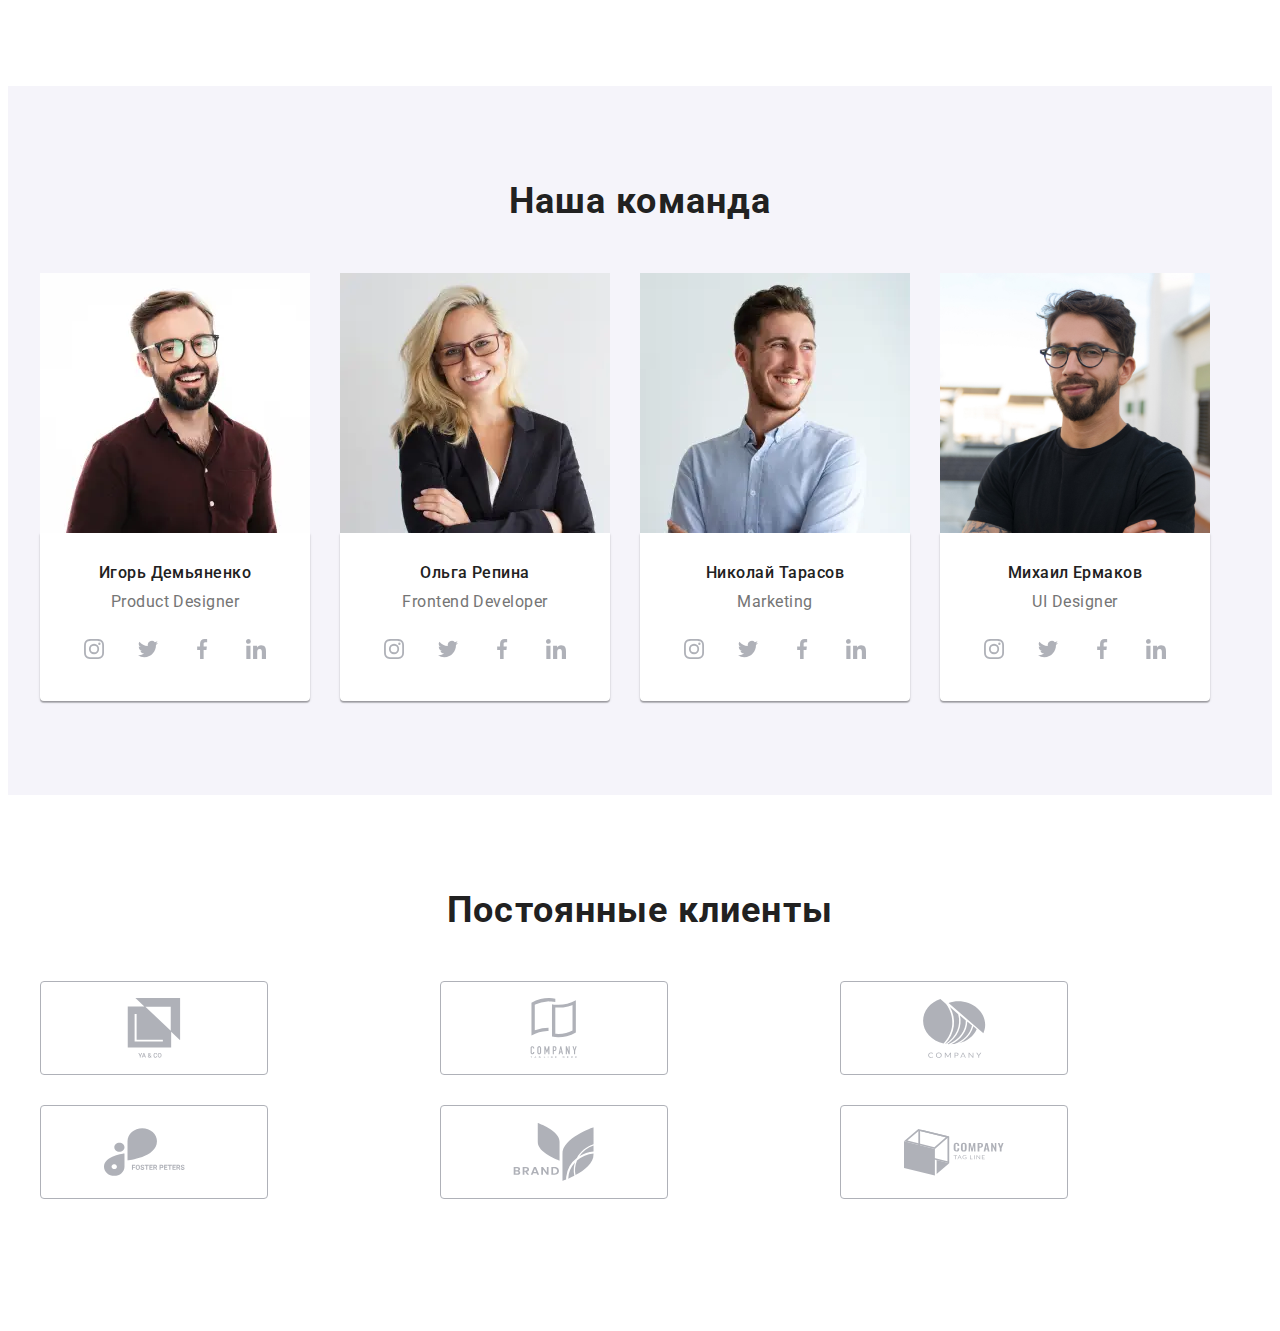
==== commit ecd0d775: "add photo team" ====
--- a/index.html
+++ b/index.html
@@ -166,7 +166,7 @@
                 </ul>
             </div>
         </section>
-        <!-- <section class="employment section">
+        <section class="employment section">
             <div class="employment container">
                 <h2 class="employment__title title">Чем мы занимаемся</h2>
                 <ul class="employment-list list">
@@ -195,15 +195,39 @@
                     </li>
                 </ul>
             </div>
-        </section> -->
-        <!-- <section class="team section">
+        </section>
+        <section class="team section">
             <div class="team container">
                 <h2 class="team__title title">Наша команда</h2>
                 <ul class="team-list list">
                     <li class="team-list__item">
-                        <img class="team-list__img" src="./images/igor-demjanenko.jpg"
-                            alt="фото темноволосого молодого мужчины с бородой и усами в очках" width="270"
-                            height="260" />
+                        <div class="team-list__img-wrapper">
+                            <picture>
+                                <source
+                                    srcset="./images/desktop/igor-demjanenko.webp 1x, ./images/desktop/igor-demjanenko@2x.webp 2x"
+                                    media="(min-width: 1200px)" type="image/webp" />
+                                <source
+                                    srcset="./images/desktop/igor-demjanenko.jpg 1x, ./images/desktop/igor-demjanenko@2x.jpg 2x"
+                                    media="(min-width: 1200px)" />
+
+                                <source
+                                    srcset="./images/tablet/igor-demjanenko.webp 1x, ./images/tablet/igor-demjanenko@2x.webp 2x"
+                                    media="(min-width: 768px)" type="image/webp" />
+                                <source
+                                    srcset="./images/tablet/igor-demjanenko.jpg 1x, ./images/tablet/igor-demjanenko@2x.jpg 2x"
+                                    media="(min-width: 768px)" />
+
+                                <source
+                                    srcset="./images/mobile/igor-demjanenko.webp 1x, ./images/mobile/igor-demjanenko@2x.webp 2x"
+                                    media="(max-width: 767px)" type="image/webp" />
+                                <source
+                                    srcset="./images/mobile/igor-demjanenko.jpg 1x, ./images/mobile/igor-demjanenko@2x.jpg 2x"
+                                    media="(max-width: 767px)" />
+                                <img src="./images/mobile/igor-demjanenko.jpg"
+                                    alt="фото темноволосого молодого мужчины с бородой и усами в очках"
+                                    class="team-list__img" />
+                            </picture>
+                        </div>
                         <div class="team-list__content-wrapper">
                             <h3 class="team-list__subtitle">Игорь Демьяненко</h3>
                             <p class="team-list__description" lang="en">Product Designer</p>
@@ -240,8 +264,27 @@
                         </div>
                     </li>
                     <li class="team-list__item">
-                        <img class="team-list__img" src="./images/olga-repina.jpg"
-                            alt="фото девушки со светлыми волосами чуть ниже плечей в очках" width="270" height="260" />
+                        <picture>
+                            <source
+                                srcset="./images/desktop/olga-repina.webp 1x, ./images/desktop/olga-repina@2x.webp 2x"
+                                media="(min-width: 1200px)" type="image/webp" />
+                            <source srcset="./images/desktop/olga-repina.jpg 1x, ./images/desktop/olga-repina@2x.jpg 2x"
+                                media="(min-width: 1200px)" />
+
+                            <source srcset="./images/tablet/olga-repina.webp 1x, ./images/tablet/olga-repina@2x.webp 2x"
+                                media="(min-width: 768px)" type="image/webp" />
+                            <source srcset="./images/tablet/olga-repina.jpg 1x, ./images/tablet/olga-repina@2x.jpg 2x"
+                                media="(min-width: 768px)" />
+
+                            <source srcset="./images/mobile/olga-repina.webp 1x, ./images/mobile/olga-repina@2x.webp 2x"
+                                media="(max-width: 767px)" type="image/webp" />
+                            <source srcset="./images/mobile/olga-repina.jpg 1x, ./images/mobile/olga-repina@2x.jpg 2x"
+                                media="(max-width: 767px)" />
+                            <img src="./images/mobile/olga-repina.jpg"
+                                alt="фото девушки со светлыми волосами чуть ниже плечей в очках"
+                                class="team-list__img" />
+                        </picture>
+
                         <div class="team-list__content-wrapper">
                             <h3 class="team-list__subtitle">Ольга Репина</h3>
                             <p class="team-list__description" lang="en">Frontend Developer</p>
@@ -278,8 +321,30 @@
                         </div>
                     </li>
                     <li class="team-list__item">
-                        <img class="team-list__img" src="./images/nikolay-tarasov.jpg"
-                            alt="фото темноволосого молодого мужчины " width="270" height="260" />
+                        <picture>
+                            <source
+                                srcset="./images/desktop/nikolay-tarasov.webp 1x, ./images/desktop/nikolay-tarasov@2x.webp 2x"
+                                media="(min-width: 1200px)" type="image/webp" />
+                            <source
+                                srcset="./images/desktop/nikolay-tarasov.jpg 1x, ./images/desktop/nikolay-tarasov@2x.jpg 2x"
+                                media="(min-width: 1200px)" />
+
+                            <source
+                                srcset="./images/tablet/nikolay-tarasov.webp 1x, ./images/tablet/nikolay-tarasov@2x.webp 2x"
+                                media="(min-width: 768px)" type="image/webp" />
+                            <source
+                                srcset="./images/tablet/nikolay-tarasov.jpg 1x, ./images/tablet/nikolay-tarasov@2x.jpg 2x"
+                                media="(min-width: 768px)" />
+
+                            <source
+                                srcset="./images/mobile/nikolay-tarasov.webp 1x, ./images/mobile/nikolay-tarasov@2x.webp 2x"
+                                media="(max-width: 767px)" type="image/webp" />
+                            <source
+                                srcset="./images/mobile/nikolay-tarasov.jpg 1x, ./images/mobile/nikolay-tarasov@2x.jpg 2x"
+                                media="(max-width: 767px)" />
+                            <img src="./images/mobile/nikolay-tarasov.jpg" alt="фото темноволосого молодого мужчины"
+                                class="team-list__img" />
+                        </picture>
                         <div class="team-list__content-wrapper">
                             <h3 class="team-list__subtitle">Николай Тарасов</h3>
                             <p class="team-list__description" lang="en">Marketing</p>
@@ -316,9 +381,31 @@
                         </div>
                     </li>
                     <li class="team-list__item">
-                        <img class="team-list__img" src="./images/mikhail-ermakov.jpg"
-                            alt="фото темноволосого молодого мужчины с бородой и усами в очках" width="270"
-                            height="260" />
+                        <source
+                            srcset="./images/desktop/mikhail-ermakov.webp 1x, ./images/desktop/mikhail-ermakov@2x.webp 2x"
+                            media="(min-width: 1200px)" type="image/webp" />
+                        <source
+                            srcset="./images/desktop/mikhail-ermakov.jpg 1x, ./images/desktop/mikhail-ermakov@2x.jpg 2x"
+                            media="(min-width: 1200px)" />
+
+                        <source
+                            srcset="./images/tablet/mikhail-ermakov.webp 1x, ./images/tablet/mikhail-ermakov@2x.webp 2x"
+                            media="(min-width: 768px)" type="image/webp" />
+                        <source
+                            srcset="./images/tablet/mikhail-ermakov.jpg 1x, ./images/tablet/mikhail-ermakov@2x.jpg 2x"
+                            media="(min-width: 768px)" />
+
+                        <source
+                            srcset="./images/mobile/mikhail-ermakov.webp 1x, ./images/mobile/mikhail-ermakov@2x.webp 2x"
+                            media="(max-width: 767px)" type="image/webp" />
+                        <source
+                            srcset="./images/mobile/mikhail-ermakov.jpg 1x, ./images/mobile/mikhail-ermakov@2x.jpg 2x"
+                            media="(max-width: 767px)" />
+                        <img src="./images/mobile/mikhail-ermakov.jpg"
+                            alt="фото темноволосого молодого мужчины с бородой и усами в очках"
+                            class="team-list__img" />
+                        </picture>
+
                         <div class="team-list__content-wrapper">
                             <h3 class="team-list__subtitle">Михаил Ермаков</h3>
                             <p class="team-list__description" lang="en">UI Designer</p>
@@ -356,8 +443,8 @@
                     </li>
                 </ul>
             </div>
-        </section> -->
-        <!-- <section class="clients section">
+        </section>
+        <section class="clients section">
             <div class="clients container">
                 <h2 class="clients__title title">Постоянные клиенты</h2>
                 <ul class="clients-list list">
@@ -406,8 +493,8 @@
                 </ul>
             </div>
         </section>
-    </main> -->
-        <!-- <footer class="footer">
+    </main>
+    <!-- <footer class="footer">
         <div class="footer-container container">
             <div class="contact-container">
                 <a href="./index.html" class="logo footer__logo link"><span class="logo_color_blue">Web</span>Studio</a>
@@ -476,7 +563,7 @@
         </div>
     </footer> -->
 
-        <!-- <div class="backdrop  is-hidden" data-modal>
+    <!-- <div class="backdrop  is-hidden" data-modal>
         <div class="modal">
             <button type="button" class="modal__close-btn" data-modal-close>
                 <svg class="modal-close__icon" width="18" height="18">
@@ -534,7 +621,7 @@
     </div>
 
     <script src="./js/modal.js"></script> -->
-        <script src="./js/mobile-menu.js"></script>
+    <script src="./js/mobile-menu.js"></script>
 </body>
 
 </html>--- a/css/main.min.css
+++ b/css/main.min.css
@@ -1,2 +1,2 @@
-:root{--primary-font-family: 'Roboto', sans-serif;--secondary-font-famile: 'Raleway', sans-serif;--primary-txt-color: #757575;--title-txt-color: #212121;--primary-white-color: #ffffff;--accent-color: #2196f3;--button-hover: #188ce8;--primary-black-color: #000;--bg-color-hero-footer: #2f303a;--secondary-bg-color: #f5f4fa;--main-icon-color: #afb1b8;--main-timing-function: cubic-bezier(0.4, 0, 0.2, 1)}.visually-hidden{position:absolute;width:1px;height:1px;margin:-1px;border:0;padding:0;white-space:nowrap;clip-path:inset(100%);clip:rect(0 0 0 0);overflow:hidden}body{font-family:'Roboto', sans-serif;color:var(--primary-txt-color)}h1,h2,h3,h4,h5,h6,p{margin-top:0;margin-bottom:0}ul,ol{margin-top:0;margin-bottom:0;padding-left:0}img{display:block;max-width:100%;height:auto}.link{text-decoration:none}.list{list-style:none}.section{padding-top:60px;padding-bottom:60px}@media screen and (min-width: 1200px){.section{padding-top:94px;padding-bottom:94px}}.button{font-family:inherit;cursor:pointer;border-style:none;border-radius:4px}.current{color:var(--accent-color)}.container{padding-left:15px;padding-right:15px}@media screen and (min-width: 480px){.container{width:480px;margin-left:auto;margin-right:auto}}@media screen and (min-width: 768px){.container{width:768px}}@media screen and (min-width: 1200px){.container{width:1200px}}.header__logo{font-family:Raleway;font-weight:700;font-size:26px;line-height:1.19;color:var(--primary-black-color)}@media screen and (min-width: 768px){.header__logo{margin-right:88px}}@media screen and (min-width: 1200px){.header__logo{margin-right:94px}}.logo_color_blue{color:var(--accent-color)}@media screen and (max-width: 767px){.mobile-menu{position:absolute;top:0;left:0;width:100%;height:100vh;overflow:auto;opacity:0;visibility:hidden;pointer-events:none;transition:opacity 250ms var(--main-timing-function),visibility 250ms var(--main-timing-function);background-color:var(--primary-white-color)}.mobile-menu.is-open{opacity:1;visibility:visible;pointer-events:auto}.mobile-menu__container{position:relative;padding-top:48px;padding-bottom:48px;padding-right:40px}.mobile-menu__close-btn{position:absolute;top:10px;right:15px;background-color:transparent;border:none;padding:0;line-height:0;cursor:pointer;transition:fill 250ms var(--main-timing-function)}.mobile-menu__close-btn:hover,.mobile-menu__close-btn:focus{fill:var(--accent-color)}.mobile-nav-list__item:not(:last-child){margin-bottom:32px}.mobile-nav-list__link{display:block;font-weight:500;font-size:40px;line-height:1.17;letter-spacing:0.02em;color:var(--title-txt-color);transition:color 250ms cubic-bezier(0.4, 0, 0.2, 1)}.mobile-nav-list__link:hover,.mobile-nav-list__link:focus{color:var(--accent-color)}.mobile-contacts-list__link_phone{display:block;margin-top:302px;margin-bottom:32px;font-weight:500;font-size:34px;line-height:1.18;letter-spacing:0.02em;color:var(--accent-color)}.mobile-contacts-list__link_email{display:block;margin-bottom:64px;font-weight:500;font-size:24px;line-height:1.17;letter-spacing:0.02em;color:var(--primary-txt-color)}.mobile-social-list{display:flex;justify-content:flex-start;align-items:center}.mobile-social-list__link{font-weight:500;font-size:18px;line-height:1.22;letter-spacing:0.02em;color:var(--accent-color)}.mobile-social-list__item:not(:last-child){position:relative;display:block;margin-right:20px}.mobile-social-list__item:not(:last-child)::after{content:'';position:absolute;display:inline-block;line-height:0;top:50%;width:22px;height:0px;border:1px solid rgba(33,33,33,0.2);transform:rotate(90deg)}}.footer__logo{font-family:Raleway;font-weight:700;font-size:26px;line-height:1.19;color:var(--primary-white-color)}.footer__logo .logo_color_blue{display:inline-block;margin-bottom:20px}.modal-button{display:flex;margin-left:auto;margin-right:auto;min-width:200px;padding:10px 32px;font-weight:700;font-size:16px;line-height:1.87;align-items:center;text-align:center;letter-spacing:0.06em;background-color:var(--accent-color);color:var(--primary-white-color);transition:background-color 250ms var(--main-timing-function)}.modal-button:hover,.modal-button:focus{background-color:var(--button-hover)}.title_main{margin-left:auto;margin-right:auto;margin-bottom:30px;font-weight:900;text-align:center;letter-spacing:0.06em;text-transform:uppercase;color:var(--primary-white-color);background-color:var(--bg--hero-footer)}@media screen and (min-width: 768px){.title_main{max-width:360px;font-size:26px;line-height:1.62}}@media screen and (min-width: 1200px){.title_main{max-width:700px;font-size:44px;line-height:1.36}}.title{margin-bottom:50px;font-weight:700;font-size:36px;line-height:1.17;text-align:center;letter-spacing:0.03em;color:var(--title-txt-color)}.social-list{display:flex;justify-content:space-between}.social-list__link{display:flex;align-items:center;justify-content:center;width:44px;height:44px;background-color:#ffffff;border-radius:50%;transition:background-color 250ms var(--main-timing-function),fiil 250ms cubic-bezier(0.4, 0, 0.2, 1)}.social-list__link:hover,.social-list__link:focus{background-color:var(--accent-color)}.social-list__icon{fill:var(--main-icon-color)}.social-list__link:hover .social-list__icon,.social-list__link:focus .social-list__icon{fill:#ffffff}.portfolio_filter{margin-bottom:50px}.portfolio-filter-list{display:flex;flex-direction:row;justify-content:center;align-items:center}.portfolio-filter-list__item{margin-left:8px}.filter-button{padding:6px 22px;font-weight:500;font-size:16px;line-height:1.62;text-align:center;letter-spacing:0.03em;color:var(--title-txt-color);transition:background-color 250ms var(--main-timing-function),color 250ms var(--main-timing-function),box-shadow 250ms var(--main-timing-function)}.filter-button:hover,.filter-button:focus{background-color:var(--accent-color);color:var(--primary-white-color);box-shadow:0px 3px 1px rgba(0,0,0,0.1),0px 1px 2px rgba(0,0,0,0.08),0px 2px 2px rgba(0,0,0,0.12)}.backdrop{position:fixed;top:0;left:0;width:100vw;height:100vh;background-color:rgba(0,0,0,0.2);opacity:1;transition:opacity 500ms var(--main-timing-function),visibility 500ms var(--main-timing-function)}.backdrop.is-hidden{opacity:0;visibility:hidden;pointer-events:none}.backdrop.is-hidden .modal{transform:translate(-50%, -50%) scale(2)}.modal{position:absolute;top:50%;left:50%;width:528px;height:580px;background-color:var(--primary-white-color);transform:translate(-50%, -50%) scale(1);transition:transform 500ms var(--main-timing-function);padding:40px 40px}.modal__close-btn{position:absolute;top:8px;right:8px;display:flex;justify-content:center;align-items:center;width:30px;height:30px;border-radius:50%;border:1px solid rgba(0,0,0,0.1);background-color:transparent;padding:0;cursor:pointer;transition:fill 250ms var(--main-timing-function)}.modal__close-btn:focus,.modal__close-btn:hover{fill:var(--accent-color)}.contact-form__field{display:block;margin-bottom:10px}.contact-form__title_main{display:inline-block;margin-bottom:12px;font-weight:700;font-size:20px;line-height:1.15;text-align:center;letter-spacing:0.03em;color:var(--title-txt-color)}.contact-form__input-wrapper{position:relative;display:block;margin-top:4px}.contact-form__input{width:100%;height:40px;padding-left:42px;border-radius:4px;border:1px solid rgba(33,33,33,0.2);box-sizing:border-box;transition:border-color 250ms var(--main-timing-function);cursor:pointer}.contact-form__input:focus{outline:none;border-color:var(--accent-color)}.contact-form__title{font-size:12px;line-height:1.17;letter-spacing:0.01em;color:var(--primary-txt-color)}.contact-form__icon{position:absolute;display:block;top:50%;left:12px;transform:translateY(-50%);fill:var(--title-txt-color);transition:fill 250ms var(--main-timing-function)}.contact-form-input:focus+.contact-form__icon{fill:var(--accent-color)}.contact-form__message{width:100%;height:120px;margin-top:4px;margin-bottom:10px;border:1px solid rgba(33,33,33,0.2);border-radius:4px;padding:12px 16px;resize:none;transition:border-color 250ms var(--main-timing-function);cursor:pointer}.contact-form__message::placeholder{font-size:14px;line-height:1.14;letter-spacing:0.01em;color:rgba(117,117,117,0.5)}.contact-form__message:focus{outline:none;border-color:var(--accent-color)}.contact-form__checkbox-wrapper{margin-left:12px;margin-bottom:30px}.contact-form__checkbox-label{display:flex;align-items:center}.contact-form__checkbox-label::before{display:inline-block;width:16px;height:16px;border:2px solid var(--title-txt-color);border-radius:2px;content:'';cursor:pointer;margin-right:10px}.contact-form__checkbox:checked+.contact-form__checkbox-label::before{background-image:url("../images/check.svg");border:none}.contact-form__checkbox:focus+.contact-form__checkbox-label::before{box-shadow:inset 0px 0px 4px var(--accent-color)}.accept-policy__title{font-size:14px;line-height:1.71;letter-spacing:0.03em;color:var(--primary-txt-color)}.accept-policy__link{color:var(--accent-color)}.contact-form__submit-btn{display:block;margin:0 auto;min-width:200px;padding:10px 56px;font-weight:700;font-size:16px;line-height:1.87;align-items:center;text-align:center;letter-spacing:0.06em;border-radius:4px;border:none;background-color:var(--accent-color);color:var(--primary-white-color);box-shadow:0px 4px 4px rgba(0,0,0,0.15);transition:background-color 250ms var(--main-timing-function)}.contact-form__submit-btn:hover,.contact-form__submit-btn:focus{background-color:var(--button-hover)}.subscribe-container{display:flex;justify-content:left;align-items:baseline}.subscribe-form__title{display:flex;margin-bottom:0;margin-top:0;padding-bottom:20px;color:var(--primary-white-color);font-weight:700;font-size:14px;line-height:1.14;letter-spacing:0.03em;text-transform:uppercase}.subscribe-form__wrapper{display:flex;justify-content:left;align-items:baseline}.subscribe-form__field{margin-right:12px}.subscribe-form__input{display:flex;padding-left:16px;min-width:358px;height:50px;background-color:transparent;border:1px solid rgba(255,255,255,0.3);box-sizing:border-box;filter:drop-shadow(0px 4px 4px rgba(0,0,0,0.15));border-radius:4px;cursor:pointer;color:var(--primary-white-color)}.subscribe-form__input::placeholder{font-size:16px;line-height:1.25;align-items:center;letter-spacing:0.03em;color:rgba(255,255,255,0.6)}.subscribe-form__button{display:flex;min-width:200px;height:50px;padding:10px 28px;border-radius:4px;border:none;font-weight:700;font-size:16px;line-height:1.87;align-items:center;text-align:center;letter-spacing:0.06em;background-color:var(--accent-color);color:var(--primary-white-color);cursor:pointer}.subscribe-form__button::after{content:'';width:24px;height:24px;margin-left:10px;background-image:url("../images/send.svg")}.header-container{display:flex;justify-content:space-between;align-items:center}.header{position:relative;padding-top:6px;padding-bottom:16px;background-color:var(--primary-white-color);border-bottom:1px solid #ececec}@media screen and (min-width: 480px){.header{padding-top:26px;padding-bottom:26px}}@media screen and (max-width: 767px){.nav-list{display:none}.contacts-list{display:none}.mobile-menu-btn{background-color:transparent;border:none;padding:0;line-height:0;cursor:pointer}.mobile-menu-btn__icon{transition:fill 250ms var(--main-timing-function)}.mobile-menu-btn__icon:hover,.mobile-menu-btn__icon:focus{fill:var(--accent-color)}}@media screen and (min-width: 768px){.mobile-menu-btn{display:none}.mobile-menu{display:none}.navigation{display:flex;align-items:center}.nav-list{display:flex;align-items:center}.nav-list__item:not(:last-child){margin-right:50px}.nav-list__link{position:relative;display:block;padding-top:32px;padding-bottom:32px;font-weight:500;font-size:14px;line-height:1.14;letter-spacing:0.02em;color:var(--title-txt-color);transition:color 250ms cubic-bezier(0.4, 0, 0.2, 1)}.nav-list__link:hover,.nav-list__link:focus{color:var(--accent-color)}.nav-list__link.current::after{content:'';position:absolute;display:block;bottom:0;left:0;width:100%;height:4px;background-color:var(--accent-color);border-radius:2px;animation:blue-line 250ms var(--main-timing-function)}@keyframes blue-line{0%{transform:scaleX(0) scaleY(0)}100%{transform:scaleX(1) scaleY(1)}}.contacts-list{display:flex;justify-content:flex-start;align-items:flex-start;flex-wrap:wrap;margin-right:auto}.contacts-list__item{margin-left:auto}.contacts-list__link{display:flex;justify-content:center;align-items:center;padding-top:8px;padding-bottom:8px;font-weight:500;font-size:12px;line-height:1.17;letter-spacing:0.02em;color:var(--primary-txt-color);transition:color 250ms var(--main-timing-function)}.contacts-list__link:hover,.contacts-list__link:focus{color:var(--accent-color)}.contacts-list__icon{margin-right:8px;fill:currentColor}.contacts-list__icon:hover,.contacts-list__icon:focus{fill:currentColor}}@media screen and (min-width: 1200px){.contacts-list{display:flex;align-items:center;margin-left:auto}.contacts-list__item:not(:last-child){margin-right:50px}.contacts-list__link{display:flex;justify-content:center;align-items:center;padding-top:8px;padding-bottom:8px;font-weight:500;font-size:14px;line-height:1.14;letter-spacing:0.02em;color:var(--primary-txt-color);transition:color 250ms var(--main-timing-function)}.contacts-list__link:hover,.contacts-list__link:focus{color:var(--accent-color)}.contacts-list__icon{margin-right:10px;fill:currentColor}.contacts-list__icon:hover,.contacts-list__icon:focus{fill:currentColor}}.hero-section{background-image:linear-gradient(rgba(47,48,58,0.4), rgba(47,48,58,0.4)),url("../images/mobile/bg-hero.jpg");background-color:#c4c4c4;background-size:480px 400px;background-position:center;background-repeat:no-repeat;padding-top:118px;padding-bottom:118px}@media (min-device-pixel-ratio: 2), (min-resolution: 192dpi), (min-resolution: 2dppx){.box{background-image:url("../images/mobile/bg-hero@2x.jpg")}}@media screen and (min-width: 768px){.hero-section{background-image:linear-gradient(rgba(47,48,58,0.4), rgba(47,48,58,0.4)),url("../images/tablet/bg-hero.jpg");background-color:#c4c4c4;background-size:768px 400px}}@media screen and (min-width: 768px) and (min-device-pixel-ratio: 2), screen and (min-width: 768px) and (min-resolution: 192dpi), screen and (min-width: 768px) and (min-resolution: 2dppx){.box{background-image:url("../images/tablet/bg-hero@2x.jpg")}}@media screen and (min-width: 1200px){.hero-section{background-image:linear-gradient(rgba(47,48,58,0.4), rgba(47,48,58,0.4)),url("../images/desktop/bg-hero.jpg");background-color:#c4c4c4;background-size:1600px 600px;padding-top:200px;padding-bottom:200px}}@media screen and (min-width: 1200px) and (min-device-pixel-ratio: 2), screen and (min-width: 1200px) and (min-resolution: 192dpi), screen and (min-width: 1200px) and (min-resolution: 2dppx){.box{background-image:url("../images/desktop/bg-hero@2x.jpg")}}.advantages.section{padding-top:60px;padding-bottom:60px}.advantages__list{display:flex;flex-direction:column;flex-wrap:wrap;justify-content:center;align-items:center}.advantages__icon-container{display:flex;align-items:center;justify-content:center;margin-bottom:30px;width:450px;height:120px;background-color:var(--secondary-bg-color)}.advantages__icon{padding-right:auto;padding-left:auto}.advantages-list__item{max-width:450px;margin-bottom:30px}.advantages__subtitle{text-align:center;margin-bottom:10px;font-weight:700;font-size:14px;line-height:1.14;letter-spacing:0.03em;text-transform:uppercase;color:var(--title-txt-color)}.advantages__description{font-size:14px;line-height:1.71;letter-spacing:0.03em}.employment-list{display:flex;flex-direction:row}.employment-list__item{flex-basis:calc((100% - 30px) / 3)}.employment-list__item:not(:last-child){margin-right:30px}.employment-list__item-wrapper{position:relative}.employment-list__overlay{position:absolute;bottom:0;left:0;width:100%;height:70px;display:flex;justify-content:center;align-items:center;background-color:rgba(47,48,58,0.8);color:var(--primary-white-color);font-weight:700;font-size:14px;line-height:1.14;letter-spacing:0.03em;text-transform:uppercase}.team{background-color:var(--secondary-bg-color)}.team-list{display:flex;flex-direction:row}.team-list__item{flex-basis:calc((100% - 30px) / 4)}.team-list__item:not(:last-child){margin-right:30px}.team-list__content-wrapper{padding-top:30px;padding-bottom:30px;padding-left:32px;padding-right:32px;background:#ffffff;box-shadow:0px 1px 3px #0000001f, 0px 1px 1px #00000024, 0px 2px 1px #00000033;border-radius:0px 0px 4px 4px}.team-list__subtitle{margin-bottom:10px;font-weight:500;font-size:16px;line-height:1.19;text-align:center;letter-spacing:0.03em;color:var(--title-txt-color)}.team-list__description{padding-bottom:16px;font-size:16px;line-height:1.19;text-align:center;letter-spacing:0.03em}.clients-list{display:flex;flex-wrap:nowrap;justify-content:space-between}.clients-list__link{display:flex;align-items:center;justify-content:center;width:170px;height:92px;border:1px solid var(--main-icon-color);border-radius:4px;transition:border-color 500ms var(--main-timing-function)}.clients-list__link:hover,.clients-list__link:focus{border-color:var(--accent-color)}.clients-list__icon{fill:var(--main-icon-color);transition:fill 250ms var(--main-timing-function)}.clients-list__link:hover .clients-list__icon,.clients-list__link:focus .clients-list__icon{fill:var(--accent-color)}.footer{padding-top:60px;padding-bottom:60px;background-color:var(--bg-color-hero-footer)}.footer-container{display:flex;justify-content:flex-start;align-items:baseline}.address-list__link{font-style:normal;font-size:14px;line-height:171%;letter-spacing:0.03em;color:var(--primary-white-color);transition:color 250ms var(--main-timing-function)}.address-list__link:hover,.address-list__link:focus{color:var(--accent-color)}.address-list__item:not(:last-child){margin-bottom:9px}.address_opacity{opacity:60%}.contact-container{padding-right:70px}.join-us{padding-right:92px}.join-us__title{display:flex;margin-bottom:0;margin-top:0;padding-bottom:20px;color:var(--primary-white-color);font-weight:700;font-size:14px;line-height:1.14;letter-spacing:0.03em;text-transform:uppercase}.join-us-list{display:flex}.join-us-list__item:not(:last-child){padding-right:10px}.join-us-list__link{display:flex;align-items:center;justify-content:center;width:44px;height:44px;background-color:rgba(255,255,255,0.1);border-radius:50%;transition:background-color 250ms var(--main-timing-function)}.join-us-list__link:hover,.join-us-list__link:focus{background-color:var(--accent-color)}.join-us-list__icon{fill:var(--primary-white-color)}.portfolio-list{display:flex;flex-wrap:wrap;flex-direction:row;margin-bottom:-30px;margin-right:-30px}.portfolio-list__link{display:block;cursor:pointer;transition:box-shadow 250ms var(--main-timing-function)}.portfolio-list__link:hover,.portfolio-list__link:focus{border:1px solid #eeeeee;box-sizing:border-box;box-shadow:0px 1px 1px rgba(0,0,0,0.12),0px 4px 4px rgba(0,0,0,0.06),1px 4px 6px rgba(0,0,0,0.16)}.portfolio-list__item{flex-basis:calc((100% - 90px) / 3);margin-right:30px;margin-bottom:30px}.portfolio-list__link-wrapper{position:relative;overflow:hidden}.portfolio-list__overlay{position:absolute;top:0;left:0;width:100%;height:100%;background-color:rgba(33,150,243,0.9);color:var(--primary-white-color);padding:63px 24px;font-size:18px;line-height:1.55;overflow:hidden;transform:translateY(100%);transition:transform 250ms var(--main-timing-function)}.portfolio-list__link:hover .portfolio-list__overlay,.portfolio-list__link:focus .portfolio-list__overlay{transform:translateY(0%)}.portfolio__content-wrapper{padding:20px 24px;border:1px solid #eeeeee;box-sizing:border-box}.portfolio__subtitle{margin-bottom:10px;font-weight:700;font-size:18px;line-height:2;letter-spacing:0.06em;color:var(--title-txt-color)}.portfolio__description{font-size:16px;line-height:1.87;letter-spacing:0.03em;color:var(--primary-txt-color)}
+:root{--primary-font-family: 'Roboto', sans-serif;--secondary-font-famile: 'Raleway', sans-serif;--primary-txt-color: #757575;--title-txt-color: #212121;--primary-white-color: #ffffff;--accent-color: #2196f3;--button-hover: #188ce8;--primary-black-color: #000;--bg-color-hero-footer: #2f303a;--secondary-bg-color: #f5f4fa;--main-icon-color: #afb1b8;--main-timing-function: cubic-bezier(0.4, 0, 0.2, 1)}.visually-hidden{position:absolute;width:1px;height:1px;margin:-1px;border:0;padding:0;white-space:nowrap;clip-path:inset(100%);clip:rect(0 0 0 0);overflow:hidden}body{font-family:'Roboto', sans-serif;color:var(--primary-txt-color)}h1,h2,h3,h4,h5,h6,p{margin-top:0;margin-bottom:0}ul,ol{margin-top:0;margin-bottom:0;padding-left:0}img{display:block;max-width:100%;height:auto}.link{text-decoration:none}.list{list-style:none}.section{padding-top:60px;padding-bottom:60px}@media screen and (min-width: 1200px){.section{padding-top:94px;padding-bottom:94px}}.button{font-family:inherit;cursor:pointer;border-style:none;border-radius:4px}.current{color:var(--accent-color)}.container{padding-left:15px;padding-right:15px}@media screen and (min-width: 480px){.container{width:480px;margin-left:auto;margin-right:auto}}@media screen and (min-width: 768px){.container{width:768px}}@media screen and (min-width: 1200px){.container{width:1200px}}.header__logo{font-family:Raleway;font-weight:700;font-size:26px;line-height:1.19;color:var(--primary-black-color)}@media screen and (min-width: 768px){.header__logo{margin-right:88px}}@media screen and (min-width: 1200px){.header__logo{margin-right:94px}}.logo_color_blue{color:var(--accent-color)}@media screen and (max-width: 767px){.mobile-menu{position:absolute;top:0;left:0;width:100%;height:100vh;overflow:auto;opacity:0;visibility:hidden;pointer-events:none;transition:opacity 250ms var(--main-timing-function),visibility 250ms var(--main-timing-function);background-color:var(--primary-white-color)}.mobile-menu.is-open{opacity:1;visibility:visible;pointer-events:auto}.mobile-menu__container{position:relative;padding-top:48px;padding-bottom:48px;padding-right:40px}.mobile-menu__close-btn{position:absolute;top:10px;right:15px;background-color:transparent;border:none;padding:0;line-height:0;cursor:pointer;transition:fill 250ms var(--main-timing-function)}.mobile-menu__close-btn:hover,.mobile-menu__close-btn:focus{fill:var(--accent-color)}.mobile-nav-list__item:not(:last-child){margin-bottom:32px}.mobile-nav-list__link{display:block;font-weight:500;font-size:40px;line-height:1.17;letter-spacing:0.02em;color:var(--title-txt-color);transition:color 250ms cubic-bezier(0.4, 0, 0.2, 1)}.mobile-nav-list__link:hover,.mobile-nav-list__link:focus{color:var(--accent-color)}.mobile-contacts-list__link_phone{display:block;margin-top:302px;margin-bottom:32px;font-weight:500;font-size:34px;line-height:1.18;letter-spacing:0.02em;color:var(--accent-color)}.mobile-contacts-list__link_email{display:block;margin-bottom:64px;font-weight:500;font-size:24px;line-height:1.17;letter-spacing:0.02em;color:var(--primary-txt-color)}.mobile-social-list{display:flex;justify-content:flex-start;align-items:center}.mobile-social-list__link{font-weight:500;font-size:18px;line-height:1.22;letter-spacing:0.02em;color:var(--accent-color)}.mobile-social-list__item:not(:last-child){position:relative;display:block;margin-right:20px}.mobile-social-list__item:not(:last-child)::after{content:'';position:absolute;display:inline-block;line-height:0;top:50%;width:22px;height:0px;border:1px solid rgba(33,33,33,0.2);transform:rotate(90deg)}}.footer__logo{font-family:Raleway;font-weight:700;font-size:26px;line-height:1.19;color:var(--primary-white-color)}.footer__logo .logo_color_blue{display:inline-block;margin-bottom:20px}.modal-button{display:flex;margin-left:auto;margin-right:auto;min-width:200px;padding:10px 32px;font-weight:700;font-size:16px;line-height:1.87;align-items:center;text-align:center;letter-spacing:0.06em;background-color:var(--accent-color);color:var(--primary-white-color);transition:background-color 250ms var(--main-timing-function)}.modal-button:hover,.modal-button:focus{background-color:var(--button-hover)}.title_main{margin-left:auto;margin-right:auto;margin-bottom:30px;font-weight:900;text-align:center;letter-spacing:0.06em;text-transform:uppercase;color:var(--primary-white-color);background-color:var(--bg--hero-footer)}@media screen and (min-width: 768px){.title_main{max-width:360px;font-size:26px;line-height:1.62}}@media screen and (min-width: 1200px){.title_main{max-width:700px;font-size:44px;line-height:1.36}}.title{margin-bottom:50px;font-weight:700;font-size:36px;line-height:1.17;text-align:center;letter-spacing:0.03em;color:var(--title-txt-color)}.social-list{display:flex;justify-content:space-between}.social-list__link{display:flex;align-items:center;justify-content:center;width:44px;height:44px;background-color:#ffffff;border-radius:50%;transition:background-color 250ms var(--main-timing-function),fiil 250ms cubic-bezier(0.4, 0, 0.2, 1)}.social-list__link:hover,.social-list__link:focus{background-color:var(--accent-color)}.social-list__icon{fill:var(--main-icon-color)}.social-list__link:hover .social-list__icon,.social-list__link:focus .social-list__icon{fill:#ffffff}.portfolio_filter{margin-bottom:50px}.portfolio-filter-list{display:flex;flex-direction:row;justify-content:center;align-items:center}.portfolio-filter-list__item{margin-left:8px}.filter-button{padding:6px 22px;font-weight:500;font-size:16px;line-height:1.62;text-align:center;letter-spacing:0.03em;color:var(--title-txt-color);transition:background-color 250ms var(--main-timing-function),color 250ms var(--main-timing-function),box-shadow 250ms var(--main-timing-function)}.filter-button:hover,.filter-button:focus{background-color:var(--accent-color);color:var(--primary-white-color);box-shadow:0px 3px 1px rgba(0,0,0,0.1),0px 1px 2px rgba(0,0,0,0.08),0px 2px 2px rgba(0,0,0,0.12)}.backdrop{position:fixed;top:0;left:0;width:100vw;height:100vh;background-color:rgba(0,0,0,0.2);opacity:1;transition:opacity 500ms var(--main-timing-function),visibility 500ms var(--main-timing-function)}.backdrop.is-hidden{opacity:0;visibility:hidden;pointer-events:none}.backdrop.is-hidden .modal{transform:translate(-50%, -50%) scale(2)}.modal{position:absolute;top:50%;left:50%;width:528px;height:580px;background-color:var(--primary-white-color);transform:translate(-50%, -50%) scale(1);transition:transform 500ms var(--main-timing-function);padding:40px 40px}.modal__close-btn{position:absolute;top:8px;right:8px;display:flex;justify-content:center;align-items:center;width:30px;height:30px;border-radius:50%;border:1px solid rgba(0,0,0,0.1);background-color:transparent;padding:0;cursor:pointer;transition:fill 250ms var(--main-timing-function)}.modal__close-btn:focus,.modal__close-btn:hover{fill:var(--accent-color)}.contact-form__field{display:block;margin-bottom:10px}.contact-form__title_main{display:inline-block;margin-bottom:12px;font-weight:700;font-size:20px;line-height:1.15;text-align:center;letter-spacing:0.03em;color:var(--title-txt-color)}.contact-form__input-wrapper{position:relative;display:block;margin-top:4px}.contact-form__input{width:100%;height:40px;padding-left:42px;border-radius:4px;border:1px solid rgba(33,33,33,0.2);box-sizing:border-box;transition:border-color 250ms var(--main-timing-function);cursor:pointer}.contact-form__input:focus{outline:none;border-color:var(--accent-color)}.contact-form__title{font-size:12px;line-height:1.17;letter-spacing:0.01em;color:var(--primary-txt-color)}.contact-form__icon{position:absolute;display:block;top:50%;left:12px;transform:translateY(-50%);fill:var(--title-txt-color);transition:fill 250ms var(--main-timing-function)}.contact-form-input:focus+.contact-form__icon{fill:var(--accent-color)}.contact-form__message{width:100%;height:120px;margin-top:4px;margin-bottom:10px;border:1px solid rgba(33,33,33,0.2);border-radius:4px;padding:12px 16px;resize:none;transition:border-color 250ms var(--main-timing-function);cursor:pointer}.contact-form__message::placeholder{font-size:14px;line-height:1.14;letter-spacing:0.01em;color:rgba(117,117,117,0.5)}.contact-form__message:focus{outline:none;border-color:var(--accent-color)}.contact-form__checkbox-wrapper{margin-left:12px;margin-bottom:30px}.contact-form__checkbox-label{display:flex;align-items:center}.contact-form__checkbox-label::before{display:inline-block;width:16px;height:16px;border:2px solid var(--title-txt-color);border-radius:2px;content:'';cursor:pointer;margin-right:10px}.contact-form__checkbox:checked+.contact-form__checkbox-label::before{background-image:url("../images/check.svg");border:none}.contact-form__checkbox:focus+.contact-form__checkbox-label::before{box-shadow:inset 0px 0px 4px var(--accent-color)}.accept-policy__title{font-size:14px;line-height:1.71;letter-spacing:0.03em;color:var(--primary-txt-color)}.accept-policy__link{color:var(--accent-color)}.contact-form__submit-btn{display:block;margin:0 auto;min-width:200px;padding:10px 56px;font-weight:700;font-size:16px;line-height:1.87;align-items:center;text-align:center;letter-spacing:0.06em;border-radius:4px;border:none;background-color:var(--accent-color);color:var(--primary-white-color);box-shadow:0px 4px 4px rgba(0,0,0,0.15);transition:background-color 250ms var(--main-timing-function)}.contact-form__submit-btn:hover,.contact-form__submit-btn:focus{background-color:var(--button-hover)}.subscribe-container{display:flex;justify-content:left;align-items:baseline}.subscribe-form__title{display:flex;margin-bottom:0;margin-top:0;padding-bottom:20px;color:var(--primary-white-color);font-weight:700;font-size:14px;line-height:1.14;letter-spacing:0.03em;text-transform:uppercase}.subscribe-form__wrapper{display:flex;justify-content:left;align-items:baseline}.subscribe-form__field{margin-right:12px}.subscribe-form__input{display:flex;padding-left:16px;min-width:358px;height:50px;background-color:transparent;border:1px solid rgba(255,255,255,0.3);box-sizing:border-box;filter:drop-shadow(0px 4px 4px rgba(0,0,0,0.15));border-radius:4px;cursor:pointer;color:var(--primary-white-color)}.subscribe-form__input::placeholder{font-size:16px;line-height:1.25;align-items:center;letter-spacing:0.03em;color:rgba(255,255,255,0.6)}.subscribe-form__button{display:flex;min-width:200px;height:50px;padding:10px 28px;border-radius:4px;border:none;font-weight:700;font-size:16px;line-height:1.87;align-items:center;text-align:center;letter-spacing:0.06em;background-color:var(--accent-color);color:var(--primary-white-color);cursor:pointer}.subscribe-form__button::after{content:'';width:24px;height:24px;margin-left:10px;background-image:url("../images/send.svg")}.header-container{display:flex;justify-content:space-between;align-items:center}.header{position:relative;padding-top:6px;padding-bottom:16px;background-color:var(--primary-white-color);border-bottom:1px solid #ececec}@media screen and (min-width: 480px){.header{padding-top:26px;padding-bottom:26px}}@media screen and (max-width: 767px){.nav-list{display:none}.contacts-list{display:none}.mobile-menu-btn{background-color:transparent;border:none;padding:0;line-height:0;cursor:pointer}.mobile-menu-btn__icon{transition:fill 250ms var(--main-timing-function)}.mobile-menu-btn__icon:hover,.mobile-menu-btn__icon:focus{fill:var(--accent-color)}}@media screen and (min-width: 768px){.mobile-menu-btn{display:none}.mobile-menu{display:none}.navigation{display:flex;align-items:center}.nav-list{display:flex;align-items:center}.nav-list__item:not(:last-child){margin-right:50px}.nav-list__link{position:relative;display:block;padding-top:32px;padding-bottom:32px;font-weight:500;font-size:14px;line-height:1.14;letter-spacing:0.02em;color:var(--title-txt-color);transition:color 250ms cubic-bezier(0.4, 0, 0.2, 1)}.nav-list__link:hover,.nav-list__link:focus{color:var(--accent-color)}.nav-list__link.current::after{content:'';position:absolute;display:block;bottom:0;left:0;width:100%;height:4px;background-color:var(--accent-color);border-radius:2px;animation:blue-line 250ms var(--main-timing-function)}@keyframes blue-line{0%{transform:scaleX(0) scaleY(0)}100%{transform:scaleX(1) scaleY(1)}}.contacts-list{margin-left:auto}.contacts-list__link{display:flex;justify-content:flex-start;align-items:center;padding-top:8px;padding-bottom:8px;font-weight:500;font-size:12px;line-height:1.17;letter-spacing:0.02em;color:var(--primary-txt-color);transition:color 250ms var(--main-timing-function)}.contacts-list__link:hover,.contacts-list__link:focus{color:var(--accent-color)}.contacts-list__icon{margin-right:8px;fill:currentColor}.contacts-list__icon:hover,.contacts-list__icon:focus{fill:currentColor}}@media screen and (min-width: 1200px){.contacts-list{display:flex;align-items:center;margin-left:auto}.contacts-list__item:not(:last-child){margin-right:50px}.contacts-list__link{display:flex;justify-content:center;align-items:center;padding-top:8px;padding-bottom:8px;font-weight:500;font-size:14px;line-height:1.14;letter-spacing:0.02em;color:var(--primary-txt-color);transition:color 250ms var(--main-timing-function)}.contacts-list__link:hover,.contacts-list__link:focus{color:var(--accent-color)}.contacts-list__icon{margin-right:10px;fill:currentColor}.contacts-list__icon:hover,.contacts-list__icon:focus{fill:currentColor}}.hero-section{background-image:linear-gradient(rgba(47,48,58,0.4), rgba(47,48,58,0.4)),url("../images/mobile/bg-hero.jpg");background-color:#c4c4c4;background-size:480px 400px;background-position:center;background-repeat:no-repeat;padding-top:118px;padding-bottom:118px}@media (min-device-pixel-ratio: 2), (min-resolution: 192dpi), (min-resolution: 2dppx){.box{background-image:url("../images/mobile/bg-hero@2x.jpg")}}@media screen and (min-width: 768px){.hero-section{background-image:linear-gradient(rgba(47,48,58,0.4), rgba(47,48,58,0.4)),url("../images/tablet/bg-hero.jpg");background-color:#c4c4c4;background-size:768px 400px}}@media screen and (min-width: 768px) and (min-device-pixel-ratio: 2), screen and (min-width: 768px) and (min-resolution: 192dpi), screen and (min-width: 768px) and (min-resolution: 2dppx){.box{background-image:url("../images/tablet/bg-hero@2x.jpg")}}@media screen and (min-width: 1200px){.hero-section{background-image:linear-gradient(rgba(47,48,58,0.4), rgba(47,48,58,0.4)),url("../images/desktop/bg-hero.jpg");background-color:#c4c4c4;background-size:1600px 600px;padding-top:200px;padding-bottom:200px}}@media screen and (min-width: 1200px) and (min-device-pixel-ratio: 2), screen and (min-width: 1200px) and (min-resolution: 192dpi), screen and (min-width: 1200px) and (min-resolution: 2dppx){.box{background-image:url("../images/desktop/bg-hero@2x.jpg")}}.advantages__list{display:flex;flex-direction:column;flex-wrap:wrap}.advantages__icon-container{display:flex;align-items:center;justify-content:center;margin-bottom:30px;width:450px;height:120px;background-color:var(--secondary-bg-color)}.advantages__icon{padding-right:auto;padding-left:auto}.advantages-list__item{max-width:450px;margin-bottom:30px}.advantages__subtitle{margin-bottom:10px;font-weight:700;font-size:14px;line-height:1.14;letter-spacing:0.03em;text-transform:uppercase;color:var(--title-txt-color)}.advantages__description{font-size:14px;line-height:1.71;letter-spacing:0.03em}@media screen and (min-width: 768px){.advantages__list{flex-direction:row}.advantages__icon-container{width:354px;height:120px}.advantages__icon-container{width:354px;height:120px}.advantages__icon-container:not(:nth-child(even)){margin-right:30px}.advantages-list__item{max-width:354px;flex-basis:calc((100% - 30px) / 2)}.advantages-list__item:not(:nth-child(even)){margin-right:30px}}@media screen and (min-width: 1200px){.advantages__icon-container{width:270px;height:120px}.advantages__icon-container:not(:last-child){margin-right:30px}.advantages-list__item{max-width:270px;flex-basis:calc((100% - 30px) / 4)}.advantages-list__item:not(:last-child){margin-right:30px}}@media screen and (max-width: 1200px){.employment{display:none}}@media screen and (min-width: 1200px){.employment.section{padding-top:0}.employment-list{display:flex;flex-direction:row}.employment-list__item{flex-basis:calc((100% - 30px) / 3)}.employment-list__item:not(:last-child){margin-right:30px}.employment-list__item-wrapper{position:relative}.employment-list__overlay{position:absolute;bottom:0;left:0;width:100%;height:70px;display:flex;justify-content:center;align-items:center;background-color:rgba(47,48,58,0.8);color:var(--primary-white-color);font-weight:700;font-size:14px;line-height:1.14;letter-spacing:0.03em;text-transform:uppercase}}.team{background-color:var(--secondary-bg-color)}.team-list{display:flex;flex-direction:column;flex-wrap:wrap;align-items:center}.team-list__item{margin-bottom:30px}.team-list__img{width:450px;height:460px}.team-list__content-wrapper{padding-top:30px;padding-bottom:24px;padding-left:122px;padding-right:122px;background:#ffffff;box-shadow:0px 1px 3px #0000001f, 0px 1px 1px #00000024, 0px 2px 1px #00000033;border-radius:0px 0px 4px 4px}.team-list__subtitle{margin-bottom:10px;font-weight:500;font-size:16px;line-height:1.19;text-align:center;letter-spacing:0.03em;color:var(--title-txt-color)}.team-list__description{padding-bottom:16px;font-size:16px;line-height:1.19;text-align:center;letter-spacing:0.03em}@media screen and (min-width: 768px){.team-list{flex-direction:row}.team-list__item{margin-bottom:30px}.team-list__item:not(:nth-child(even)){margin-right:30px}.team-list__img{width:354px;height:374px}.team-list__content-wrapper{padding-left:74px;padding-right:74px}}@media screen and (min-width: 1200px){.team-list__img{width:270px;height:260px}.team-list__item{margin-bottom:0;flex-basis:calc((100% - 30px * 4) / 4)}.team-list__item:not(:last-child){margin-right:30px}.team-list__content-wrapper{padding-bottom:30px;padding-left:32px;padding-right:32px}}.clients-list{display:flex;flex-direction:row;flex-wrap:wrap}.clients-list__item:not(:nth-last-child(-n+2)){margin-bottom:30px}.clients-list__item:not(:nth-child(even)){margin-right:30px}.clients-list__link{display:flex;align-items:center;justify-content:center;width:210px;height:92px;border:1px solid var(--main-icon-color);border-radius:4px;transition:border-color 500ms var(--main-timing-function)}.clients-list__link:hover,.clients-list__link:focus{border-color:var(--accent-color)}.clients-list__icon{fill:var(--main-icon-color);transition:fill 250ms var(--main-timing-function)}.clients-list__link:hover .clients-list__icon,.clients-list__link:focus .clients-list__icon{fill:var(--accent-color)}@media screen and (min-width: 768px){.clients-list__item{flex-basis:calc((100% - 30px * 3) / 3)}.clients-list__item:not(:nth-child(3n+3)){margin-right:30px}.clients-list__link{width:226px}}.footer{padding-top:60px;padding-bottom:60px;background-color:var(--bg-color-hero-footer)}.footer-container{display:flex;justify-content:flex-start;align-items:baseline}.address-list__link{font-style:normal;font-size:14px;line-height:171%;letter-spacing:0.03em;color:var(--primary-white-color);transition:color 250ms var(--main-timing-function)}.address-list__link:hover,.address-list__link:focus{color:var(--accent-color)}.address-list__item:not(:last-child){margin-bottom:9px}.address_opacity{opacity:60%}.contact-container{padding-right:70px}.join-us{padding-right:92px}.join-us__title{display:flex;margin-bottom:0;margin-top:0;padding-bottom:20px;color:var(--primary-white-color);font-weight:700;font-size:14px;line-height:1.14;letter-spacing:0.03em;text-transform:uppercase}.join-us-list{display:flex}.join-us-list__item:not(:last-child){padding-right:10px}.join-us-list__link{display:flex;align-items:center;justify-content:center;width:44px;height:44px;background-color:rgba(255,255,255,0.1);border-radius:50%;transition:background-color 250ms var(--main-timing-function)}.join-us-list__link:hover,.join-us-list__link:focus{background-color:var(--accent-color)}.join-us-list__icon{fill:var(--primary-white-color)}.portfolio-list{display:flex;flex-wrap:wrap;flex-direction:row;margin-bottom:-30px;margin-right:-30px}.portfolio-list__link{display:block;cursor:pointer;transition:box-shadow 250ms var(--main-timing-function)}.portfolio-list__link:hover,.portfolio-list__link:focus{border:1px solid #eeeeee;box-sizing:border-box;box-shadow:0px 1px 1px rgba(0,0,0,0.12),0px 4px 4px rgba(0,0,0,0.06),1px 4px 6px rgba(0,0,0,0.16)}.portfolio-list__item{flex-basis:calc((100% - 90px) / 3);margin-right:30px;margin-bottom:30px}.portfolio-list__link-wrapper{position:relative;overflow:hidden}.portfolio-list__overlay{position:absolute;top:0;left:0;width:100%;height:100%;background-color:rgba(33,150,243,0.9);color:var(--primary-white-color);padding:63px 24px;font-size:18px;line-height:1.55;overflow:hidden;transform:translateY(100%);transition:transform 250ms var(--main-timing-function)}.portfolio-list__link:hover .portfolio-list__overlay,.portfolio-list__link:focus .portfolio-list__overlay{transform:translateY(0%)}.portfolio__content-wrapper{padding:20px 24px;border:1px solid #eeeeee;box-sizing:border-box}.portfolio__subtitle{margin-bottom:10px;font-weight:700;font-size:18px;line-height:2;letter-spacing:0.06em;color:var(--title-txt-color)}.portfolio__description{font-size:16px;line-height:1.87;letter-spacing:0.03em;color:var(--primary-txt-color)}
 /*# sourceMappingURL=main.min.css.map */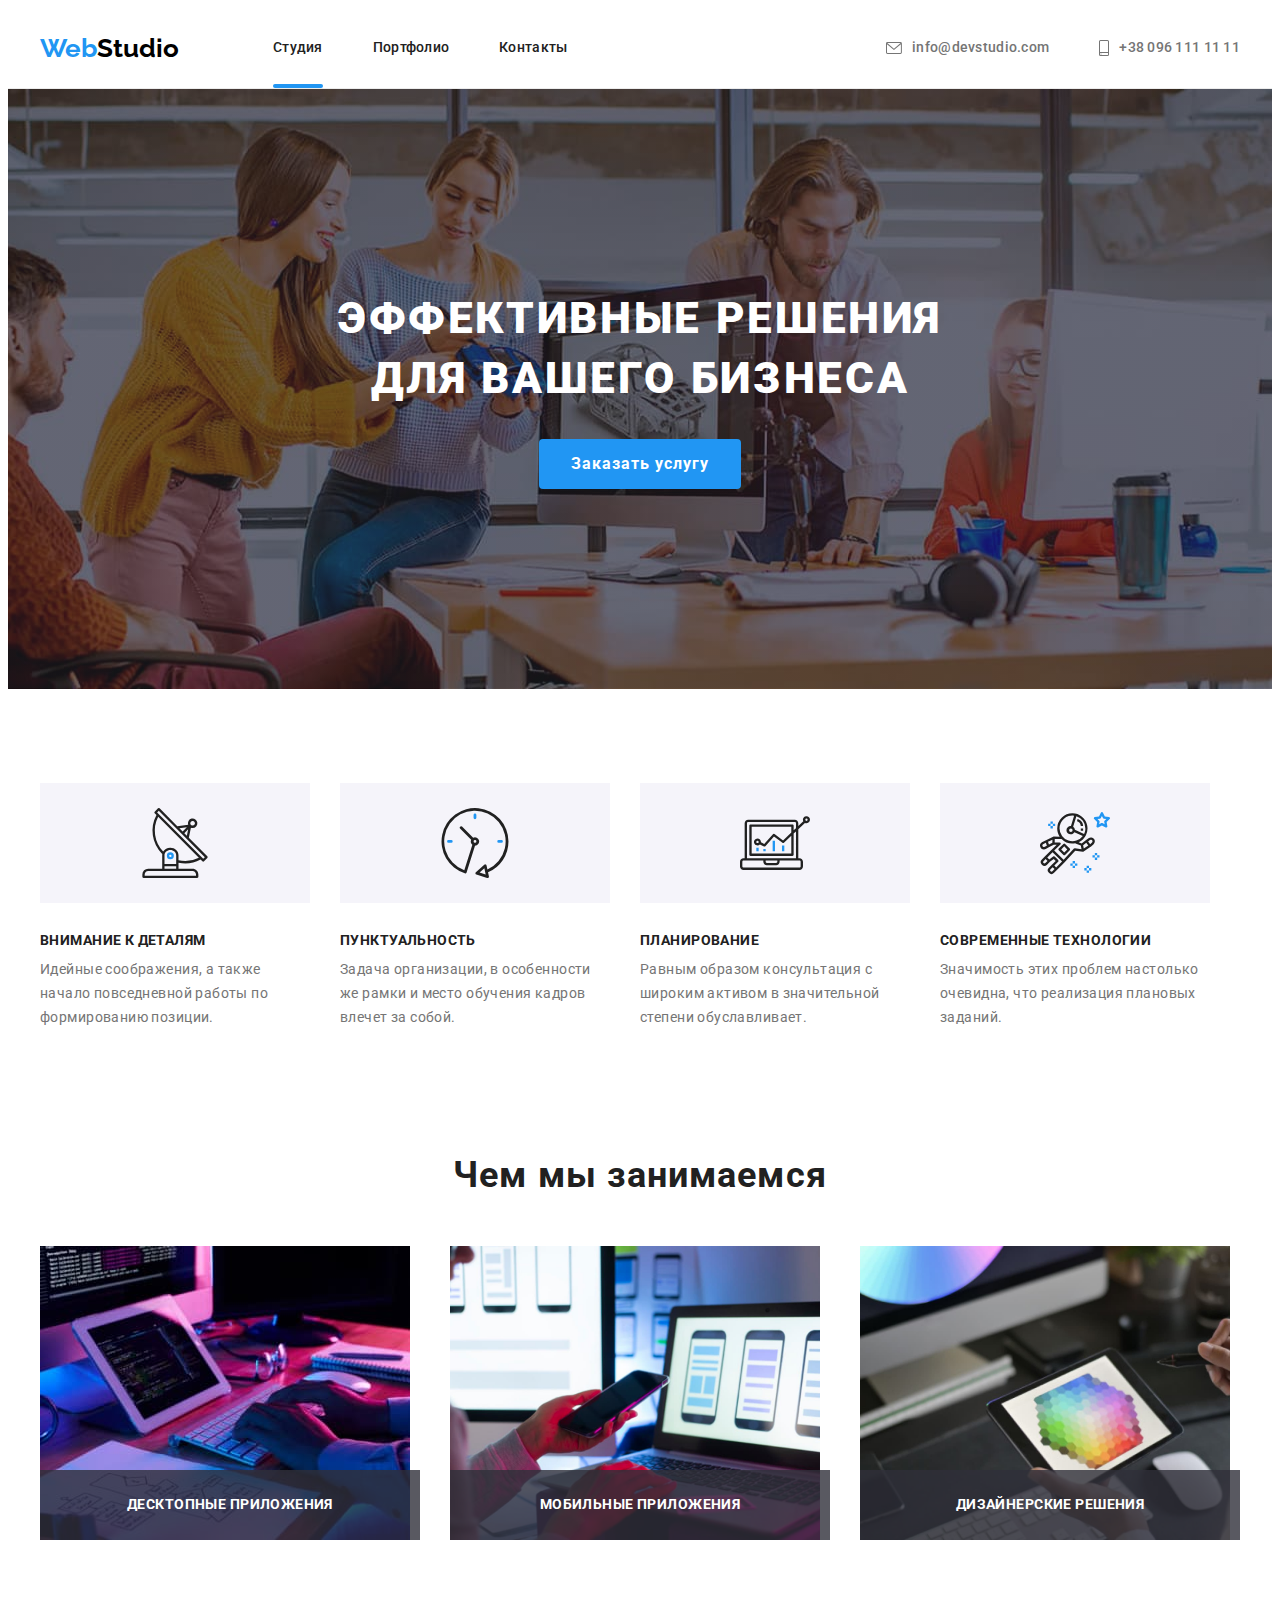
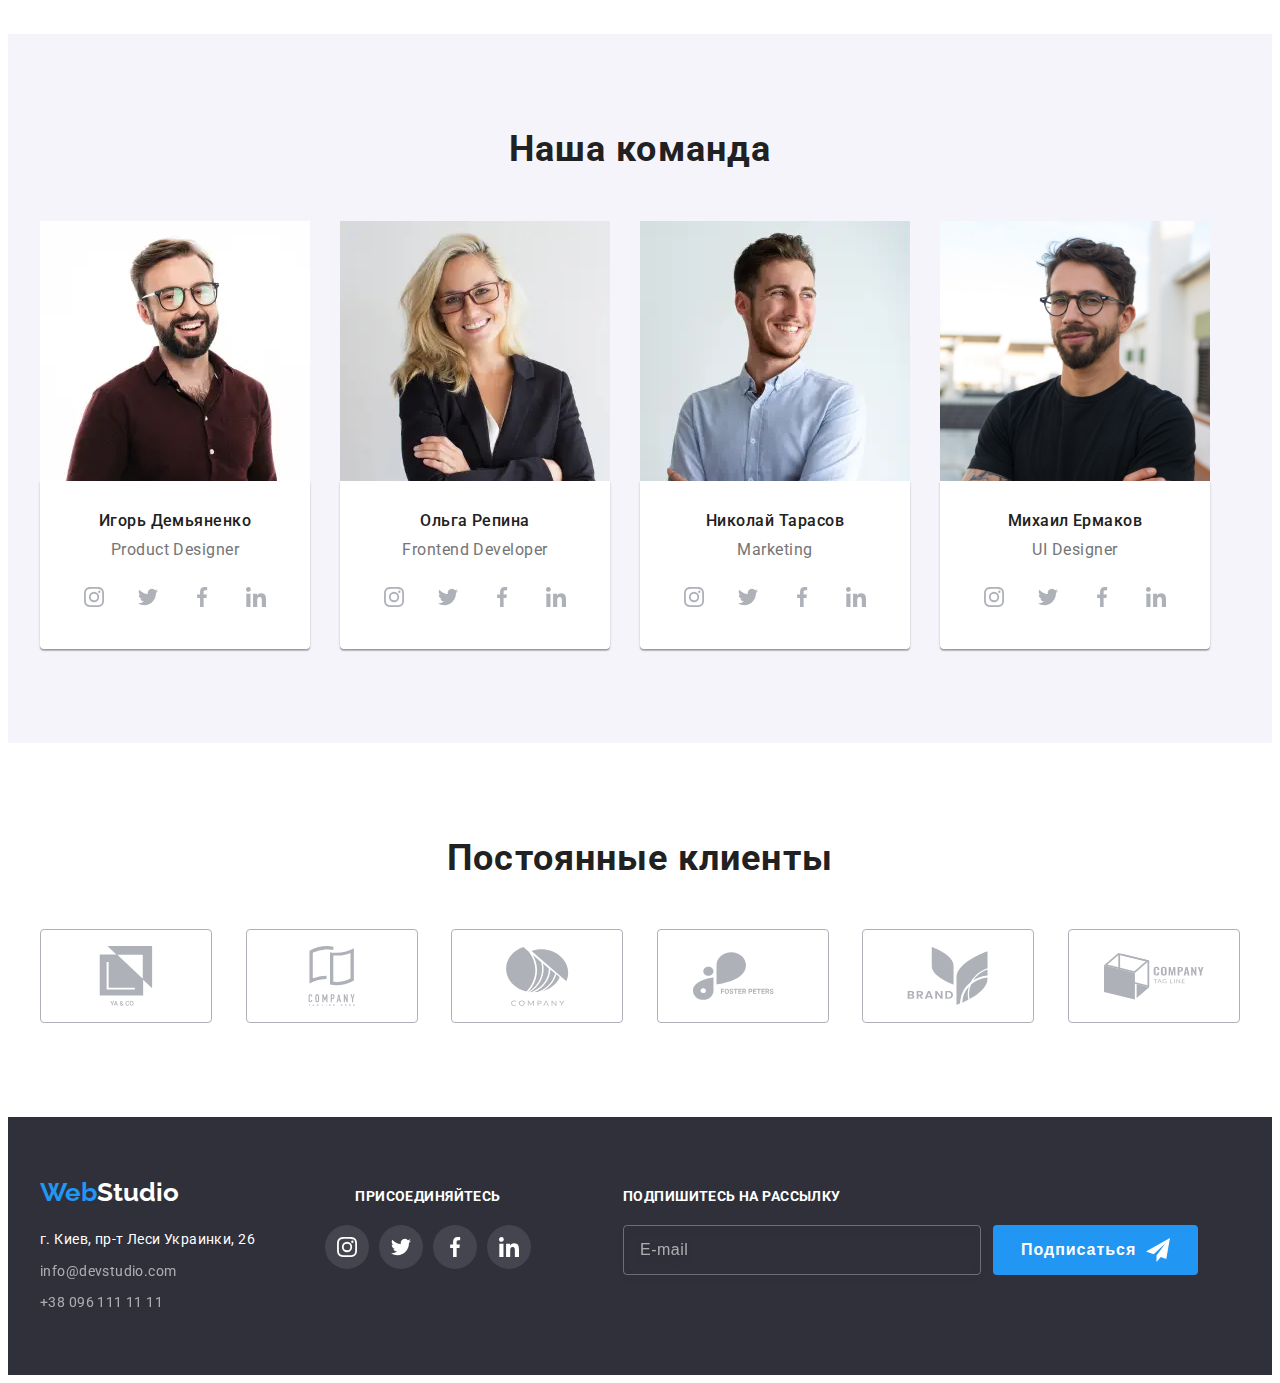
==== commit 5c2cbcae: "main done" ====
--- a/index.html
+++ b/index.html
@@ -494,60 +494,65 @@
             </div>
         </section>
     </main>
-    <!-- <footer class="footer">
+    <footer class="footer">
         <div class="footer-container container">
-            <div class="contact-container">
-                <a href="./index.html" class="logo footer__logo link"><span class="logo_color_blue">Web</span>Studio</a>
-                <address class="address">
-                    <ul class="address-list list">
-                        <li class="address-list__item">
-                            <a class="address-list__link link" href="https://goo.gl/maps/PEtUD6FRup9HMeJw8"
-                                target="_blank" rel="noopener noreferrer">г. Киев, пр-т Леси Украинки, 26</a>
+            <div class="footer-container__wrapper">
+                <div class="contact-container">
+                    <a href="./index.html" class="logo footer__logo link"><span
+                            class="logo_color_blue">Web</span>Studio</a>
+                    <address class="address">
+                        <ul class="address-list list">
+                            <li class="address-list__item">
+                                <a class="address-list__link link" href="https://goo.gl/maps/PEtUD6FRup9HMeJw8"
+                                    target="_blank" rel="noopener noreferrer">г. Киев, пр-т Леси Украинки, 26</a>
+                            </li>
+                            <li class="address-list__item">
+                                <a class="address-list__link link address_opacity"
+                                    href="mailto:info@devstudio.com">info@devstudio.com</a>
+                            </li>
+                            <li class="address-list__item">
+                                <a class="address-list__link link address_opacity" href="tel:+380961111111">+38 096 111
+                                    11
+                                    11</a>
+                            </li>
+                        </ul>
+                    </address>
+                </div>
+                <div class="join-us">
+                    <h2 class="join-us__title title">Присоединяйтесь</h2>
+                    <ul class="join-us-list list">
+                        <li class="join-us-list__item">
+                            <a href="" class="join-us-list__link">
+                                <svg class="join-us-list__icon" width="20" height="20">
+                                    <use href="./images/sprite.svg#instagram"></use>
+                                </svg>
+                            </a>
                         </li>
-                        <li class="address-list__item">
-                            <a class="address-list__link link address_opacity"
-                                href="mailto:info@devstudio.com">info@devstudio.com</a>
+                        <li class="join-us-list__item">
+                            <a href="" class="join-us-list__link">
+                                <svg class="join-us-list__icon" width="20" height="20">
+                                    <use href="./images/sprite.svg#twitter"></use>
+                                </svg>
+                            </a>
                         </li>
-                        <li class="address-list__item">
-                            <a class="address-list__link link address_opacity" href="tel:+380961111111">+38 096 111 11
-                                11</a>
+                        <li class="join-us-list__item">
+                            <a href="" class="join-us-list__link">
+                                <svg class="join-us-list__icon" width="20" height="20">
+                                    <use href="./images/sprite.svg#facebook"></use>
+                                </svg>
+                            </a>
+                        </li>
+                        <li class="join-us-list__item">
+                            <a href="" class="join-us-list__link">
+                                <svg class="join-us-list__icon" width="20" height="20">
+                                    <use href="./images/sprite.svg#linkedin"></use>
+                                </svg>
+                            </a>
                         </li>
                     </ul>
-                </address>
-            </div>
-            <div class="join-us">
-                <h2 class="join-us__title title">Присоединяйтесь</h2>
-                <ul class="join-us-list list">
-                    <li class="join-us-list__item">
-                        <a href="" class="join-us-list__link">
-                            <svg class="join-us-list__icon" width="20" height="20">
-                                <use href="./images/sprite.svg#instagram"></use>
-                            </svg>
-                        </a>
-                    </li>
-                    <li class="join-us-list__item">
-                        <a href="" class="join-us-list__link">
-                            <svg class="join-us-list__icon" width="20" height="20">
-                                <use href="./images/sprite.svg#twitter"></use>
-                            </svg>
-                        </a>
-                    </li>
-                    <li class="join-us-list__item">
-                        <a href="" class="join-us-list__link">
-                            <svg class="join-us-list__icon" width="20" height="20">
-                                <use href="./images/sprite.svg#facebook"></use>
-                            </svg>
-                        </a>
-                    </li>
-                    <li class="join-us-list__item">
-                        <a href="" class="join-us-list__link">
-                            <svg class="join-us-list__icon" width="20" height="20">
-                                <use href="./images/sprite.svg#linkedin"></use>
-                            </svg>
-                        </a>
-                    </li>
-                </ul>
-            </div>
+                </div>
+            </div>
+
             <div class="subscribe-container">
                 <form class="subscribe-form">
                     <span class="subscribe-form__title">Подпишитесь на рассылку</span>
@@ -561,7 +566,7 @@
                 </form>
             </div>
         </div>
-    </footer> -->
+    </footer>
 
     <!-- <div class="backdrop  is-hidden" data-modal>
         <div class="modal">
--- a/css/main.min.css
+++ b/css/main.min.css
@@ -1,2 +1,2 @@
-:root{--primary-font-family: 'Roboto', sans-serif;--secondary-font-famile: 'Raleway', sans-serif;--primary-txt-color: #757575;--title-txt-color: #212121;--primary-white-color: #ffffff;--accent-color: #2196f3;--button-hover: #188ce8;--primary-black-color: #000;--bg-color-hero-footer: #2f303a;--secondary-bg-color: #f5f4fa;--main-icon-color: #afb1b8;--main-timing-function: cubic-bezier(0.4, 0, 0.2, 1)}.visually-hidden{position:absolute;width:1px;height:1px;margin:-1px;border:0;padding:0;white-space:nowrap;clip-path:inset(100%);clip:rect(0 0 0 0);overflow:hidden}body{font-family:'Roboto', sans-serif;color:var(--primary-txt-color)}h1,h2,h3,h4,h5,h6,p{margin-top:0;margin-bottom:0}ul,ol{margin-top:0;margin-bottom:0;padding-left:0}img{display:block;max-width:100%;height:auto}.link{text-decoration:none}.list{list-style:none}.section{padding-top:60px;padding-bottom:60px}@media screen and (min-width: 1200px){.section{padding-top:94px;padding-bottom:94px}}.button{font-family:inherit;cursor:pointer;border-style:none;border-radius:4px}.current{color:var(--accent-color)}.container{padding-left:15px;padding-right:15px}@media screen and (min-width: 480px){.container{width:480px;margin-left:auto;margin-right:auto}}@media screen and (min-width: 768px){.container{width:768px}}@media screen and (min-width: 1200px){.container{width:1200px}}.header__logo{font-family:Raleway;font-weight:700;font-size:26px;line-height:1.19;color:var(--primary-black-color)}@media screen and (min-width: 768px){.header__logo{margin-right:88px}}@media screen and (min-width: 1200px){.header__logo{margin-right:94px}}.logo_color_blue{color:var(--accent-color)}@media screen and (max-width: 767px){.mobile-menu{position:absolute;top:0;left:0;width:100%;height:100vh;overflow:auto;opacity:0;visibility:hidden;pointer-events:none;transition:opacity 250ms var(--main-timing-function),visibility 250ms var(--main-timing-function);background-color:var(--primary-white-color)}.mobile-menu.is-open{opacity:1;visibility:visible;pointer-events:auto}.mobile-menu__container{position:relative;padding-top:48px;padding-bottom:48px;padding-right:40px}.mobile-menu__close-btn{position:absolute;top:10px;right:15px;background-color:transparent;border:none;padding:0;line-height:0;cursor:pointer;transition:fill 250ms var(--main-timing-function)}.mobile-menu__close-btn:hover,.mobile-menu__close-btn:focus{fill:var(--accent-color)}.mobile-nav-list__item:not(:last-child){margin-bottom:32px}.mobile-nav-list__link{display:block;font-weight:500;font-size:40px;line-height:1.17;letter-spacing:0.02em;color:var(--title-txt-color);transition:color 250ms cubic-bezier(0.4, 0, 0.2, 1)}.mobile-nav-list__link:hover,.mobile-nav-list__link:focus{color:var(--accent-color)}.mobile-contacts-list__link_phone{display:block;margin-top:302px;margin-bottom:32px;font-weight:500;font-size:34px;line-height:1.18;letter-spacing:0.02em;color:var(--accent-color)}.mobile-contacts-list__link_email{display:block;margin-bottom:64px;font-weight:500;font-size:24px;line-height:1.17;letter-spacing:0.02em;color:var(--primary-txt-color)}.mobile-social-list{display:flex;justify-content:flex-start;align-items:center}.mobile-social-list__link{font-weight:500;font-size:18px;line-height:1.22;letter-spacing:0.02em;color:var(--accent-color)}.mobile-social-list__item:not(:last-child){position:relative;display:block;margin-right:20px}.mobile-social-list__item:not(:last-child)::after{content:'';position:absolute;display:inline-block;line-height:0;top:50%;width:22px;height:0px;border:1px solid rgba(33,33,33,0.2);transform:rotate(90deg)}}.footer__logo{font-family:Raleway;font-weight:700;font-size:26px;line-height:1.19;color:var(--primary-white-color)}.footer__logo .logo_color_blue{display:inline-block;margin-bottom:20px}.modal-button{display:flex;margin-left:auto;margin-right:auto;min-width:200px;padding:10px 32px;font-weight:700;font-size:16px;line-height:1.87;align-items:center;text-align:center;letter-spacing:0.06em;background-color:var(--accent-color);color:var(--primary-white-color);transition:background-color 250ms var(--main-timing-function)}.modal-button:hover,.modal-button:focus{background-color:var(--button-hover)}.title_main{margin-left:auto;margin-right:auto;margin-bottom:30px;font-weight:900;text-align:center;letter-spacing:0.06em;text-transform:uppercase;color:var(--primary-white-color);background-color:var(--bg--hero-footer)}@media screen and (min-width: 768px){.title_main{max-width:360px;font-size:26px;line-height:1.62}}@media screen and (min-width: 1200px){.title_main{max-width:700px;font-size:44px;line-height:1.36}}.title{margin-bottom:50px;font-weight:700;font-size:36px;line-height:1.17;text-align:center;letter-spacing:0.03em;color:var(--title-txt-color)}.social-list{display:flex;justify-content:space-between}.social-list__link{display:flex;align-items:center;justify-content:center;width:44px;height:44px;background-color:#ffffff;border-radius:50%;transition:background-color 250ms var(--main-timing-function),fiil 250ms cubic-bezier(0.4, 0, 0.2, 1)}.social-list__link:hover,.social-list__link:focus{background-color:var(--accent-color)}.social-list__icon{fill:var(--main-icon-color)}.social-list__link:hover .social-list__icon,.social-list__link:focus .social-list__icon{fill:#ffffff}.portfolio_filter{margin-bottom:50px}.portfolio-filter-list{display:flex;flex-direction:row;justify-content:center;align-items:center}.portfolio-filter-list__item{margin-left:8px}.filter-button{padding:6px 22px;font-weight:500;font-size:16px;line-height:1.62;text-align:center;letter-spacing:0.03em;color:var(--title-txt-color);transition:background-color 250ms var(--main-timing-function),color 250ms var(--main-timing-function),box-shadow 250ms var(--main-timing-function)}.filter-button:hover,.filter-button:focus{background-color:var(--accent-color);color:var(--primary-white-color);box-shadow:0px 3px 1px rgba(0,0,0,0.1),0px 1px 2px rgba(0,0,0,0.08),0px 2px 2px rgba(0,0,0,0.12)}.backdrop{position:fixed;top:0;left:0;width:100vw;height:100vh;background-color:rgba(0,0,0,0.2);opacity:1;transition:opacity 500ms var(--main-timing-function),visibility 500ms var(--main-timing-function)}.backdrop.is-hidden{opacity:0;visibility:hidden;pointer-events:none}.backdrop.is-hidden .modal{transform:translate(-50%, -50%) scale(2)}.modal{position:absolute;top:50%;left:50%;width:528px;height:580px;background-color:var(--primary-white-color);transform:translate(-50%, -50%) scale(1);transition:transform 500ms var(--main-timing-function);padding:40px 40px}.modal__close-btn{position:absolute;top:8px;right:8px;display:flex;justify-content:center;align-items:center;width:30px;height:30px;border-radius:50%;border:1px solid rgba(0,0,0,0.1);background-color:transparent;padding:0;cursor:pointer;transition:fill 250ms var(--main-timing-function)}.modal__close-btn:focus,.modal__close-btn:hover{fill:var(--accent-color)}.contact-form__field{display:block;margin-bottom:10px}.contact-form__title_main{display:inline-block;margin-bottom:12px;font-weight:700;font-size:20px;line-height:1.15;text-align:center;letter-spacing:0.03em;color:var(--title-txt-color)}.contact-form__input-wrapper{position:relative;display:block;margin-top:4px}.contact-form__input{width:100%;height:40px;padding-left:42px;border-radius:4px;border:1px solid rgba(33,33,33,0.2);box-sizing:border-box;transition:border-color 250ms var(--main-timing-function);cursor:pointer}.contact-form__input:focus{outline:none;border-color:var(--accent-color)}.contact-form__title{font-size:12px;line-height:1.17;letter-spacing:0.01em;color:var(--primary-txt-color)}.contact-form__icon{position:absolute;display:block;top:50%;left:12px;transform:translateY(-50%);fill:var(--title-txt-color);transition:fill 250ms var(--main-timing-function)}.contact-form-input:focus+.contact-form__icon{fill:var(--accent-color)}.contact-form__message{width:100%;height:120px;margin-top:4px;margin-bottom:10px;border:1px solid rgba(33,33,33,0.2);border-radius:4px;padding:12px 16px;resize:none;transition:border-color 250ms var(--main-timing-function);cursor:pointer}.contact-form__message::placeholder{font-size:14px;line-height:1.14;letter-spacing:0.01em;color:rgba(117,117,117,0.5)}.contact-form__message:focus{outline:none;border-color:var(--accent-color)}.contact-form__checkbox-wrapper{margin-left:12px;margin-bottom:30px}.contact-form__checkbox-label{display:flex;align-items:center}.contact-form__checkbox-label::before{display:inline-block;width:16px;height:16px;border:2px solid var(--title-txt-color);border-radius:2px;content:'';cursor:pointer;margin-right:10px}.contact-form__checkbox:checked+.contact-form__checkbox-label::before{background-image:url("../images/check.svg");border:none}.contact-form__checkbox:focus+.contact-form__checkbox-label::before{box-shadow:inset 0px 0px 4px var(--accent-color)}.accept-policy__title{font-size:14px;line-height:1.71;letter-spacing:0.03em;color:var(--primary-txt-color)}.accept-policy__link{color:var(--accent-color)}.contact-form__submit-btn{display:block;margin:0 auto;min-width:200px;padding:10px 56px;font-weight:700;font-size:16px;line-height:1.87;align-items:center;text-align:center;letter-spacing:0.06em;border-radius:4px;border:none;background-color:var(--accent-color);color:var(--primary-white-color);box-shadow:0px 4px 4px rgba(0,0,0,0.15);transition:background-color 250ms var(--main-timing-function)}.contact-form__submit-btn:hover,.contact-form__submit-btn:focus{background-color:var(--button-hover)}.subscribe-container{display:flex;justify-content:left;align-items:baseline}.subscribe-form__title{display:flex;margin-bottom:0;margin-top:0;padding-bottom:20px;color:var(--primary-white-color);font-weight:700;font-size:14px;line-height:1.14;letter-spacing:0.03em;text-transform:uppercase}.subscribe-form__wrapper{display:flex;justify-content:left;align-items:baseline}.subscribe-form__field{margin-right:12px}.subscribe-form__input{display:flex;padding-left:16px;min-width:358px;height:50px;background-color:transparent;border:1px solid rgba(255,255,255,0.3);box-sizing:border-box;filter:drop-shadow(0px 4px 4px rgba(0,0,0,0.15));border-radius:4px;cursor:pointer;color:var(--primary-white-color)}.subscribe-form__input::placeholder{font-size:16px;line-height:1.25;align-items:center;letter-spacing:0.03em;color:rgba(255,255,255,0.6)}.subscribe-form__button{display:flex;min-width:200px;height:50px;padding:10px 28px;border-radius:4px;border:none;font-weight:700;font-size:16px;line-height:1.87;align-items:center;text-align:center;letter-spacing:0.06em;background-color:var(--accent-color);color:var(--primary-white-color);cursor:pointer}.subscribe-form__button::after{content:'';width:24px;height:24px;margin-left:10px;background-image:url("../images/send.svg")}.header-container{display:flex;justify-content:space-between;align-items:center}.header{position:relative;padding-top:6px;padding-bottom:16px;background-color:var(--primary-white-color);border-bottom:1px solid #ececec}@media screen and (min-width: 480px){.header{padding-top:26px;padding-bottom:26px}}@media screen and (max-width: 767px){.nav-list{display:none}.contacts-list{display:none}.mobile-menu-btn{background-color:transparent;border:none;padding:0;line-height:0;cursor:pointer}.mobile-menu-btn__icon{transition:fill 250ms var(--main-timing-function)}.mobile-menu-btn__icon:hover,.mobile-menu-btn__icon:focus{fill:var(--accent-color)}}@media screen and (min-width: 768px){.mobile-menu-btn{display:none}.mobile-menu{display:none}.navigation{display:flex;align-items:center}.nav-list{display:flex;align-items:center}.nav-list__item:not(:last-child){margin-right:50px}.nav-list__link{position:relative;display:block;padding-top:32px;padding-bottom:32px;font-weight:500;font-size:14px;line-height:1.14;letter-spacing:0.02em;color:var(--title-txt-color);transition:color 250ms cubic-bezier(0.4, 0, 0.2, 1)}.nav-list__link:hover,.nav-list__link:focus{color:var(--accent-color)}.nav-list__link.current::after{content:'';position:absolute;display:block;bottom:0;left:0;width:100%;height:4px;background-color:var(--accent-color);border-radius:2px;animation:blue-line 250ms var(--main-timing-function)}@keyframes blue-line{0%{transform:scaleX(0) scaleY(0)}100%{transform:scaleX(1) scaleY(1)}}.contacts-list{margin-left:auto}.contacts-list__link{display:flex;justify-content:flex-start;align-items:center;padding-top:8px;padding-bottom:8px;font-weight:500;font-size:12px;line-height:1.17;letter-spacing:0.02em;color:var(--primary-txt-color);transition:color 250ms var(--main-timing-function)}.contacts-list__link:hover,.contacts-list__link:focus{color:var(--accent-color)}.contacts-list__icon{margin-right:8px;fill:currentColor}.contacts-list__icon:hover,.contacts-list__icon:focus{fill:currentColor}}@media screen and (min-width: 1200px){.contacts-list{display:flex;align-items:center;margin-left:auto}.contacts-list__item:not(:last-child){margin-right:50px}.contacts-list__link{display:flex;justify-content:center;align-items:center;padding-top:8px;padding-bottom:8px;font-weight:500;font-size:14px;line-height:1.14;letter-spacing:0.02em;color:var(--primary-txt-color);transition:color 250ms var(--main-timing-function)}.contacts-list__link:hover,.contacts-list__link:focus{color:var(--accent-color)}.contacts-list__icon{margin-right:10px;fill:currentColor}.contacts-list__icon:hover,.contacts-list__icon:focus{fill:currentColor}}.hero-section{background-image:linear-gradient(rgba(47,48,58,0.4), rgba(47,48,58,0.4)),url("../images/mobile/bg-hero.jpg");background-color:#c4c4c4;background-size:480px 400px;background-position:center;background-repeat:no-repeat;padding-top:118px;padding-bottom:118px}@media (min-device-pixel-ratio: 2), (min-resolution: 192dpi), (min-resolution: 2dppx){.box{background-image:url("../images/mobile/bg-hero@2x.jpg")}}@media screen and (min-width: 768px){.hero-section{background-image:linear-gradient(rgba(47,48,58,0.4), rgba(47,48,58,0.4)),url("../images/tablet/bg-hero.jpg");background-color:#c4c4c4;background-size:768px 400px}}@media screen and (min-width: 768px) and (min-device-pixel-ratio: 2), screen and (min-width: 768px) and (min-resolution: 192dpi), screen and (min-width: 768px) and (min-resolution: 2dppx){.box{background-image:url("../images/tablet/bg-hero@2x.jpg")}}@media screen and (min-width: 1200px){.hero-section{background-image:linear-gradient(rgba(47,48,58,0.4), rgba(47,48,58,0.4)),url("../images/desktop/bg-hero.jpg");background-color:#c4c4c4;background-size:1600px 600px;padding-top:200px;padding-bottom:200px}}@media screen and (min-width: 1200px) and (min-device-pixel-ratio: 2), screen and (min-width: 1200px) and (min-resolution: 192dpi), screen and (min-width: 1200px) and (min-resolution: 2dppx){.box{background-image:url("../images/desktop/bg-hero@2x.jpg")}}.advantages__list{display:flex;flex-direction:column;flex-wrap:wrap}.advantages__icon-container{display:flex;align-items:center;justify-content:center;margin-bottom:30px;width:450px;height:120px;background-color:var(--secondary-bg-color)}.advantages__icon{padding-right:auto;padding-left:auto}.advantages-list__item{max-width:450px;margin-bottom:30px}.advantages__subtitle{margin-bottom:10px;font-weight:700;font-size:14px;line-height:1.14;letter-spacing:0.03em;text-transform:uppercase;color:var(--title-txt-color)}.advantages__description{font-size:14px;line-height:1.71;letter-spacing:0.03em}@media screen and (min-width: 768px){.advantages__list{flex-direction:row}.advantages__icon-container{width:354px;height:120px}.advantages__icon-container{width:354px;height:120px}.advantages__icon-container:not(:nth-child(even)){margin-right:30px}.advantages-list__item{max-width:354px;flex-basis:calc((100% - 30px) / 2)}.advantages-list__item:not(:nth-child(even)){margin-right:30px}}@media screen and (min-width: 1200px){.advantages__icon-container{width:270px;height:120px}.advantages__icon-container:not(:last-child){margin-right:30px}.advantages-list__item{max-width:270px;flex-basis:calc((100% - 30px) / 4)}.advantages-list__item:not(:last-child){margin-right:30px}}@media screen and (max-width: 1200px){.employment{display:none}}@media screen and (min-width: 1200px){.employment.section{padding-top:0}.employment-list{display:flex;flex-direction:row}.employment-list__item{flex-basis:calc((100% - 30px) / 3)}.employment-list__item:not(:last-child){margin-right:30px}.employment-list__item-wrapper{position:relative}.employment-list__overlay{position:absolute;bottom:0;left:0;width:100%;height:70px;display:flex;justify-content:center;align-items:center;background-color:rgba(47,48,58,0.8);color:var(--primary-white-color);font-weight:700;font-size:14px;line-height:1.14;letter-spacing:0.03em;text-transform:uppercase}}.team{background-color:var(--secondary-bg-color)}.team-list{display:flex;flex-direction:column;flex-wrap:wrap;align-items:center}.team-list__item{margin-bottom:30px}.team-list__img{width:450px;height:460px}.team-list__content-wrapper{padding-top:30px;padding-bottom:24px;padding-left:122px;padding-right:122px;background:#ffffff;box-shadow:0px 1px 3px #0000001f, 0px 1px 1px #00000024, 0px 2px 1px #00000033;border-radius:0px 0px 4px 4px}.team-list__subtitle{margin-bottom:10px;font-weight:500;font-size:16px;line-height:1.19;text-align:center;letter-spacing:0.03em;color:var(--title-txt-color)}.team-list__description{padding-bottom:16px;font-size:16px;line-height:1.19;text-align:center;letter-spacing:0.03em}@media screen and (min-width: 768px){.team-list{flex-direction:row}.team-list__item{margin-bottom:30px}.team-list__item:not(:nth-child(even)){margin-right:30px}.team-list__img{width:354px;height:374px}.team-list__content-wrapper{padding-left:74px;padding-right:74px}}@media screen and (min-width: 1200px){.team-list__img{width:270px;height:260px}.team-list__item{margin-bottom:0;flex-basis:calc((100% - 30px * 4) / 4)}.team-list__item:not(:last-child){margin-right:30px}.team-list__content-wrapper{padding-bottom:30px;padding-left:32px;padding-right:32px}}.clients-list{display:flex;flex-direction:row;flex-wrap:wrap}.clients-list__item:not(:nth-last-child(-n+2)){margin-bottom:30px}.clients-list__item:not(:nth-child(even)){margin-right:30px}.clients-list__link{display:flex;align-items:center;justify-content:center;width:210px;height:92px;border:1px solid var(--main-icon-color);border-radius:4px;transition:border-color 500ms var(--main-timing-function)}.clients-list__link:hover,.clients-list__link:focus{border-color:var(--accent-color)}.clients-list__icon{fill:var(--main-icon-color);transition:fill 250ms var(--main-timing-function)}.clients-list__link:hover .clients-list__icon,.clients-list__link:focus .clients-list__icon{fill:var(--accent-color)}@media screen and (min-width: 768px){.clients-list__item{flex-basis:calc((100% - 30px * 3) / 3)}.clients-list__item:not(:nth-child(3n+3)){margin-right:30px}.clients-list__link{width:226px}}.footer{padding-top:60px;padding-bottom:60px;background-color:var(--bg-color-hero-footer)}.footer-container{display:flex;justify-content:flex-start;align-items:baseline}.address-list__link{font-style:normal;font-size:14px;line-height:171%;letter-spacing:0.03em;color:var(--primary-white-color);transition:color 250ms var(--main-timing-function)}.address-list__link:hover,.address-list__link:focus{color:var(--accent-color)}.address-list__item:not(:last-child){margin-bottom:9px}.address_opacity{opacity:60%}.contact-container{padding-right:70px}.join-us{padding-right:92px}.join-us__title{display:flex;margin-bottom:0;margin-top:0;padding-bottom:20px;color:var(--primary-white-color);font-weight:700;font-size:14px;line-height:1.14;letter-spacing:0.03em;text-transform:uppercase}.join-us-list{display:flex}.join-us-list__item:not(:last-child){padding-right:10px}.join-us-list__link{display:flex;align-items:center;justify-content:center;width:44px;height:44px;background-color:rgba(255,255,255,0.1);border-radius:50%;transition:background-color 250ms var(--main-timing-function)}.join-us-list__link:hover,.join-us-list__link:focus{background-color:var(--accent-color)}.join-us-list__icon{fill:var(--primary-white-color)}.portfolio-list{display:flex;flex-wrap:wrap;flex-direction:row;margin-bottom:-30px;margin-right:-30px}.portfolio-list__link{display:block;cursor:pointer;transition:box-shadow 250ms var(--main-timing-function)}.portfolio-list__link:hover,.portfolio-list__link:focus{border:1px solid #eeeeee;box-sizing:border-box;box-shadow:0px 1px 1px rgba(0,0,0,0.12),0px 4px 4px rgba(0,0,0,0.06),1px 4px 6px rgba(0,0,0,0.16)}.portfolio-list__item{flex-basis:calc((100% - 90px) / 3);margin-right:30px;margin-bottom:30px}.portfolio-list__link-wrapper{position:relative;overflow:hidden}.portfolio-list__overlay{position:absolute;top:0;left:0;width:100%;height:100%;background-color:rgba(33,150,243,0.9);color:var(--primary-white-color);padding:63px 24px;font-size:18px;line-height:1.55;overflow:hidden;transform:translateY(100%);transition:transform 250ms var(--main-timing-function)}.portfolio-list__link:hover .portfolio-list__overlay,.portfolio-list__link:focus .portfolio-list__overlay{transform:translateY(0%)}.portfolio__content-wrapper{padding:20px 24px;border:1px solid #eeeeee;box-sizing:border-box}.portfolio__subtitle{margin-bottom:10px;font-weight:700;font-size:18px;line-height:2;letter-spacing:0.06em;color:var(--title-txt-color)}.portfolio__description{font-size:16px;line-height:1.87;letter-spacing:0.03em;color:var(--primary-txt-color)}
+:root{--primary-font-family: 'Roboto', sans-serif;--secondary-font-famile: 'Raleway', sans-serif;--primary-txt-color: #757575;--title-txt-color: #212121;--primary-white-color: #ffffff;--accent-color: #2196f3;--button-hover: #188ce8;--primary-black-color: #000;--bg-color-hero-footer: #2f303a;--secondary-bg-color: #f5f4fa;--main-icon-color: #afb1b8;--main-timing-function: cubic-bezier(0.4, 0, 0.2, 1)}.visually-hidden{position:absolute;width:1px;height:1px;margin:-1px;border:0;padding:0;white-space:nowrap;clip-path:inset(100%);clip:rect(0 0 0 0);overflow:hidden}body{font-family:'Roboto', sans-serif;color:var(--primary-txt-color)}h1,h2,h3,h4,h5,h6,p{margin-top:0;margin-bottom:0}ul,ol{margin-top:0;margin-bottom:0;padding-left:0}img{display:block;max-width:100%;height:auto}.link{text-decoration:none}.list{list-style:none}.section{padding-top:60px;padding-bottom:60px}@media screen and (min-width: 1200px){.section{padding-top:94px;padding-bottom:94px}}.button{font-family:inherit;cursor:pointer;border-style:none;border-radius:4px}.current{color:var(--accent-color)}.container{padding-left:15px;padding-right:15px}@media screen and (min-width: 480px){.container{width:480px;margin-left:auto;margin-right:auto}}@media screen and (min-width: 768px){.container{width:768px}}@media screen and (min-width: 1200px){.container{width:1200px}}.header__logo{font-family:Raleway;font-weight:700;font-size:26px;line-height:1.19;color:var(--primary-black-color)}@media screen and (min-width: 768px){.header__logo{margin-right:88px}}@media screen and (min-width: 1200px){.header__logo{margin-right:94px}}.logo_color_blue{color:var(--accent-color)}@media screen and (max-width: 767px){.mobile-menu{z-index:1;position:absolute;top:0;left:0;width:100%;height:100vh;overflow:auto;opacity:0;visibility:hidden;pointer-events:none;transition:opacity 250ms var(--main-timing-function),visibility 250ms var(--main-timing-function);background-color:var(--primary-white-color)}.mobile-menu.is-open{opacity:1;visibility:visible;pointer-events:auto}.mobile-menu__container{position:relative;padding-top:48px;padding-bottom:48px;padding-right:40px}.mobile-menu__close-btn{position:absolute;top:10px;right:15px;background-color:transparent;border:none;padding:0;line-height:0;cursor:pointer;transition:fill 250ms var(--main-timing-function)}.mobile-menu__close-btn:hover,.mobile-menu__close-btn:focus{fill:var(--accent-color)}.mobile-nav-list__item:not(:last-child){margin-bottom:32px}.mobile-nav-list__link{display:block;font-weight:500;font-size:40px;line-height:1.17;letter-spacing:0.02em;color:var(--title-txt-color);transition:color 250ms cubic-bezier(0.4, 0, 0.2, 1)}.mobile-nav-list__link:hover,.mobile-nav-list__link:focus{color:var(--accent-color)}.mobile-contacts-list__link_phone{display:block;margin-top:302px;margin-bottom:32px;font-weight:500;font-size:34px;line-height:1.18;letter-spacing:0.02em;color:var(--accent-color)}.mobile-contacts-list__link_email{display:block;margin-bottom:64px;font-weight:500;font-size:24px;line-height:1.17;letter-spacing:0.02em;color:var(--primary-txt-color)}.mobile-social-list{display:flex;justify-content:flex-start;align-items:center}.mobile-social-list__link{font-weight:500;font-size:18px;line-height:1.22;letter-spacing:0.02em;color:var(--accent-color)}.mobile-social-list__item:not(:last-child){position:relative;display:block;margin-right:20px}.mobile-social-list__item:not(:last-child)::after{content:'';position:absolute;display:inline-block;line-height:0;top:50%;width:22px;height:0px;border:1px solid rgba(33,33,33,0.2);transform:rotate(90deg)}}.footer__logo{display:flex;justify-content:center;align-items:center;margin-bottom:20px;font-family:Raleway;font-weight:700;font-size:26px;line-height:1.19;color:var(--primary-white-color)}@media screen and (min-width: 768px){.footer__logo{justify-content:center;align-items:baseline}}@media screen and (min-width: 1200px){.footer__logo{justify-content:flex-start}}.modal-button{display:flex;margin-left:auto;margin-right:auto;min-width:200px;padding:10px 32px;font-weight:700;font-size:16px;line-height:1.87;align-items:center;text-align:center;letter-spacing:0.06em;background-color:var(--accent-color);color:var(--primary-white-color);transition:background-color 250ms var(--main-timing-function)}.modal-button:hover,.modal-button:focus{background-color:var(--button-hover)}.title_main{margin-left:auto;margin-right:auto;margin-bottom:30px;font-weight:900;text-align:center;letter-spacing:0.06em;text-transform:uppercase;color:var(--primary-white-color);background-color:var(--bg--hero-footer)}@media screen and (min-width: 768px){.title_main{max-width:360px;font-size:26px;line-height:1.62}}@media screen and (min-width: 1200px){.title_main{max-width:700px;font-size:44px;line-height:1.36}}.title{margin-bottom:50px;font-weight:700;font-size:36px;line-height:1.17;text-align:center;letter-spacing:0.03em;color:var(--title-txt-color)}.social-list{display:flex;justify-content:space-between}.social-list__link{display:flex;align-items:center;justify-content:center;width:44px;height:44px;background-color:#ffffff;border-radius:50%;transition:background-color 250ms var(--main-timing-function),fiil 250ms cubic-bezier(0.4, 0, 0.2, 1)}.social-list__link:hover,.social-list__link:focus{background-color:var(--accent-color)}.social-list__icon{fill:var(--main-icon-color)}.social-list__link:hover .social-list__icon,.social-list__link:focus .social-list__icon{fill:#ffffff}.portfolio_filter{margin-bottom:40px}.portfolio-filter-list{display:flex;flex-direction:row;flex-wrap:wrap}.portfolio-filter-list__item{margin-right:8px}.filter-button{padding:6px 22px;font-weight:500;font-size:16px;line-height:1.62;text-align:center;letter-spacing:0.03em;color:var(--title-txt-color);transition:background-color 250ms var(--main-timing-function),color 250ms var(--main-timing-function),box-shadow 250ms var(--main-timing-function)}.filter-button:hover,.filter-button:focus{background-color:var(--accent-color);color:var(--primary-white-color);box-shadow:0px 3px 1px rgba(0,0,0,0.1),0px 1px 2px rgba(0,0,0,0.08),0px 2px 2px rgba(0,0,0,0.12)}@media screen and (max-width: 768px){.portfolio-filter-list__item:not(:nth-last-child(-n+2)){margin-bottom:15px}}@media screen and (min-width: 768px){.portfolio_filter{margin-bottom:30px}.portfolio-filter-list{display:flex;flex-direction:row;justify-content:center;align-items:center}}@media screen and (min-width: 1200px){.portfolio_filter{margin-bottom:50px}}.backdrop{position:fixed;top:0;left:0;width:100vw;height:100vh;background-color:rgba(0,0,0,0.2);opacity:1;transition:opacity 500ms var(--main-timing-function),visibility 500ms var(--main-timing-function)}.backdrop.is-hidden{opacity:0;visibility:hidden;pointer-events:none}.backdrop.is-hidden .modal{transform:translate(-50%, -50%) scale(2)}.modal{position:absolute;top:50%;left:50%;width:528px;height:580px;background-color:var(--primary-white-color);transform:translate(-50%, -50%) scale(1);transition:transform 500ms var(--main-timing-function);padding:40px 40px}.modal__close-btn{position:absolute;top:8px;right:8px;display:flex;justify-content:center;align-items:center;width:30px;height:30px;border-radius:50%;border:1px solid rgba(0,0,0,0.1);background-color:transparent;padding:0;cursor:pointer;transition:fill 250ms var(--main-timing-function)}.modal__close-btn:focus,.modal__close-btn:hover{fill:var(--accent-color)}.contact-form__field{display:block;margin-bottom:10px}.contact-form__title_main{display:inline-block;margin-bottom:12px;font-weight:700;font-size:20px;line-height:1.15;text-align:center;letter-spacing:0.03em;color:var(--title-txt-color)}.contact-form__input-wrapper{position:relative;display:block;margin-top:4px}.contact-form__input{width:100%;height:40px;padding-left:42px;border-radius:4px;border:1px solid rgba(33,33,33,0.2);box-sizing:border-box;transition:border-color 250ms var(--main-timing-function);cursor:pointer}.contact-form__input:focus{outline:none;border-color:var(--accent-color)}.contact-form__title{font-size:12px;line-height:1.17;letter-spacing:0.01em;color:var(--primary-txt-color)}.contact-form__icon{position:absolute;display:block;top:50%;left:12px;transform:translateY(-50%);fill:var(--title-txt-color);transition:fill 250ms var(--main-timing-function)}.contact-form-input:focus+.contact-form__icon{fill:var(--accent-color)}.contact-form__message{width:100%;height:120px;margin-top:4px;margin-bottom:10px;border:1px solid rgba(33,33,33,0.2);border-radius:4px;padding:12px 16px;resize:none;transition:border-color 250ms var(--main-timing-function);cursor:pointer}.contact-form__message::placeholder{font-size:14px;line-height:1.14;letter-spacing:0.01em;color:rgba(117,117,117,0.5)}.contact-form__message:focus{outline:none;border-color:var(--accent-color)}.contact-form__checkbox-wrapper{margin-left:12px;margin-bottom:30px}.contact-form__checkbox-label{display:flex;align-items:center}.contact-form__checkbox-label::before{display:inline-block;width:16px;height:16px;border:2px solid var(--title-txt-color);border-radius:2px;content:'';cursor:pointer;margin-right:10px}.contact-form__checkbox:checked+.contact-form__checkbox-label::before{background-image:url("../images/check.svg");border:none}.contact-form__checkbox:focus+.contact-form__checkbox-label::before{box-shadow:inset 0px 0px 4px var(--accent-color)}.accept-policy__title{font-size:14px;line-height:1.71;letter-spacing:0.03em;color:var(--primary-txt-color)}.accept-policy__link{color:var(--accent-color)}.contact-form__submit-btn{display:block;margin:0 auto;min-width:200px;padding:10px 56px;font-weight:700;font-size:16px;line-height:1.87;align-items:center;text-align:center;letter-spacing:0.06em;border-radius:4px;border:none;background-color:var(--accent-color);color:var(--primary-white-color);box-shadow:0px 4px 4px rgba(0,0,0,0.15);transition:background-color 250ms var(--main-timing-function)}.contact-form__submit-btn:hover,.contact-form__submit-btn:focus{background-color:var(--button-hover)}.subscribe-container{display:flex;justify-content:center;align-items:center}.subscribe-form__title{display:flex;justify-content:center;margin-bottom:0;margin-top:0;padding-bottom:20px;color:var(--primary-white-color);font-weight:700;font-size:14px;line-height:1.14;letter-spacing:0.03em;text-transform:uppercase}.subscribe-form__field{margin-bottom:20px}.subscribe-form__input{display:flex;padding-left:16px;min-width:450px;height:50px;background-color:transparent;border:1px solid rgba(255,255,255,0.3);box-sizing:border-box;filter:drop-shadow(0px 4px 4px rgba(0,0,0,0.15));border-radius:4px;cursor:pointer;color:var(--primary-white-color)}.subscribe-form__input::placeholder{font-size:16px;line-height:1.25;align-items:center;letter-spacing:0.03em;color:rgba(255,255,255,0.6)}.subscribe-form__button{display:flex;min-width:200px;height:50px;padding:10px 28px;border-radius:4px;border:none;font-weight:700;font-size:16px;line-height:1.87;align-items:center;text-align:center;letter-spacing:0.06em;background-color:var(--accent-color);color:var(--primary-white-color);cursor:pointer}.subscribe-form__button::after{content:'';width:24px;height:24px;margin-left:10px;background-image:url("../images/send.svg")}@media screen and (max-width: 1199px){.subscribe-form__wrapper{display:flex;flex-direction:column;justify-content:center;align-items:center}}@media screen and (min-width: 1200px){.subscribe-container{justify-content:left;align-items:baseline}.subscribe-form__wrapper{display:flex;justify-content:left;align-items:baseline}.subscribe-form__title{justify-content:left}.subscribe-form__field{margin-right:12px}.subscribe-form__input{min-width:358px}}.header-container{display:flex;justify-content:space-between;align-items:center}.header{position:relative;padding-top:6px;padding-bottom:16px;background-color:var(--primary-white-color);border-bottom:1px solid #ececec}@media screen and (min-width: 480px){.header{padding-top:26px;padding-bottom:26px}}@media screen and (max-width: 767px){.nav-list{display:none}.contacts-list{display:none}.mobile-menu-btn{background-color:transparent;border:none;padding:0;line-height:0;cursor:pointer}.mobile-menu-btn__icon{transition:fill 250ms var(--main-timing-function)}.mobile-menu-btn__icon:hover,.mobile-menu-btn__icon:focus{fill:var(--accent-color)}}@media screen and (min-width: 768px){.mobile-menu-btn{display:none}.mobile-menu{display:none}.header{padding-top:0;padding-bottom:0}.navigation{display:flex;align-items:center}.nav-list{display:flex;align-items:center}.nav-list__item:not(:last-child){margin-right:50px}.nav-list__link{position:relative;display:block;padding-top:32px;padding-bottom:32px;font-weight:500;font-size:14px;line-height:1.14;letter-spacing:0.02em;color:var(--title-txt-color);transition:color 250ms cubic-bezier(0.4, 0, 0.2, 1)}.nav-list__link:hover,.nav-list__link:focus{color:var(--accent-color)}.nav-list__link.current::after{content:'';position:absolute;display:block;bottom:0;left:0;width:100%;height:4px;background-color:var(--accent-color);border-radius:2px;animation:blue-line 250ms var(--main-timing-function)}@keyframes blue-line{0%{transform:scaleX(0) scaleY(0)}100%{transform:scaleX(1) scaleY(1)}}.contacts-list{margin-left:auto}.contacts-list__link{display:flex;justify-content:flex-start;align-items:center;padding-top:8px;padding-bottom:8px;font-weight:500;font-size:12px;line-height:1.17;letter-spacing:0.02em;color:var(--primary-txt-color);transition:color 250ms var(--main-timing-function)}.contacts-list__link:hover,.contacts-list__link:focus{color:var(--accent-color)}.contacts-list__icon{margin-right:8px;fill:currentColor}.contacts-list__icon:hover,.contacts-list__icon:focus{fill:currentColor}}@media screen and (min-width: 1200px){.contacts-list{display:flex;align-items:center;margin-left:auto}.contacts-list__item:not(:last-child){margin-right:50px}.contacts-list__link{display:flex;justify-content:center;align-items:center;padding-top:8px;padding-bottom:8px;font-weight:500;font-size:14px;line-height:1.14;letter-spacing:0.02em;color:var(--primary-txt-color);transition:color 250ms var(--main-timing-function)}.contacts-list__link:hover,.contacts-list__link:focus{color:var(--accent-color)}.contacts-list__icon{margin-right:10px;fill:currentColor}.contacts-list__icon:hover,.contacts-list__icon:focus{fill:currentColor}}.hero-section{background-image:linear-gradient(rgba(47,48,58,0.4), rgba(47,48,58,0.4)),url("../images/mobile/bg-hero.jpg");background-color:#c4c4c4;background-size:480px 400px;background-position:center;background-repeat:no-repeat;padding-top:118px;padding-bottom:118px}@media (min-device-pixel-ratio: 2), (min-resolution: 192dpi), (min-resolution: 2dppx){.box{background-image:url("../images/mobile/bg-hero@2x.jpg")}}@media screen and (min-width: 768px){.hero-section{background-image:linear-gradient(rgba(47,48,58,0.4), rgba(47,48,58,0.4)),url("../images/tablet/bg-hero.jpg");background-color:#c4c4c4;background-size:768px 400px}}@media screen and (min-width: 768px) and (min-device-pixel-ratio: 2), screen and (min-width: 768px) and (min-resolution: 192dpi), screen and (min-width: 768px) and (min-resolution: 2dppx){.box{background-image:url("../images/tablet/bg-hero@2x.jpg")}}@media screen and (min-width: 1200px){.hero-section{background-image:linear-gradient(rgba(47,48,58,0.4), rgba(47,48,58,0.4)),url("../images/desktop/bg-hero.jpg");background-color:#c4c4c4;background-size:1600px 600px;padding-top:200px;padding-bottom:200px}}@media screen and (min-width: 1200px) and (min-device-pixel-ratio: 2), screen and (min-width: 1200px) and (min-resolution: 192dpi), screen and (min-width: 1200px) and (min-resolution: 2dppx){.box{background-image:url("../images/desktop/bg-hero@2x.jpg")}}.advantages__list{display:flex;flex-direction:column;flex-wrap:wrap}.advantages__icon-container{display:flex;align-items:center;justify-content:center;margin-bottom:30px;width:450px;height:120px;background-color:var(--secondary-bg-color)}.advantages__icon{padding-right:auto;padding-left:auto}.advantages-list__item{max-width:450px;margin-bottom:30px}.advantages__subtitle{margin-bottom:10px;font-weight:700;font-size:14px;line-height:1.14;letter-spacing:0.03em;text-transform:uppercase;color:var(--title-txt-color)}.advantages__description{font-size:14px;line-height:1.71;letter-spacing:0.03em}@media screen and (min-width: 768px){.advantages__list{flex-direction:row}.advantages__icon-container{width:354px;height:120px}.advantages__icon-container{width:354px;height:120px}.advantages__icon-container:not(:nth-child(even)){margin-right:30px}.advantages-list__item{max-width:354px;flex-basis:calc((100% - 30px) / 2)}.advantages-list__item:not(:nth-child(even)){margin-right:30px}}@media screen and (min-width: 1200px){.advantages__icon-container{width:270px;height:120px}.advantages__icon-container:not(:last-child){margin-right:30px}.advantages-list__item{max-width:270px;flex-basis:calc((100% - 30px) / 4)}.advantages-list__item:not(:last-child){margin-right:30px}}@media screen and (max-width: 1200px){.employment{display:none}}@media screen and (min-width: 1200px){.employment.section{padding-top:0}.employment-list{display:flex;flex-direction:row}.employment-list__item{flex-basis:calc((100% - 30px) / 3)}.employment-list__item:not(:last-child){margin-right:30px}.employment-list__item-wrapper{position:relative}.employment-list__overlay{position:absolute;bottom:0;left:0;width:100%;height:70px;display:flex;justify-content:center;align-items:center;background-color:rgba(47,48,58,0.8);color:var(--primary-white-color);font-weight:700;font-size:14px;line-height:1.14;letter-spacing:0.03em;text-transform:uppercase}}.team{background-color:var(--secondary-bg-color)}.team-list{display:flex;flex-direction:column;flex-wrap:wrap;align-items:center}.team-list__item{margin-bottom:30px}.team-list__img{width:450px;height:460px}.team-list__content-wrapper{padding-top:30px;padding-bottom:24px;padding-left:122px;padding-right:122px;background:#ffffff;box-shadow:0px 1px 3px #0000001f, 0px 1px 1px #00000024, 0px 2px 1px #00000033;border-radius:0px 0px 4px 4px}.team-list__subtitle{margin-bottom:10px;font-weight:500;font-size:16px;line-height:1.19;text-align:center;letter-spacing:0.03em;color:var(--title-txt-color)}.team-list__description{padding-bottom:16px;font-size:16px;line-height:1.19;text-align:center;letter-spacing:0.03em}@media screen and (min-width: 768px){.team-list{flex-direction:row}.team-list__item{margin-bottom:30px}.team-list__item:not(:nth-child(even)){margin-right:30px}.team-list__img{width:354px;height:374px}.team-list__content-wrapper{padding-left:74px;padding-right:74px}}@media screen and (min-width: 1200px){.team-list__img{width:270px;height:260px}.team-list__item{margin-bottom:0;flex-basis:calc((100% - 30px * 4) / 4)}.team-list__item:not(:last-child){margin-right:30px}.team-list__content-wrapper{padding-bottom:30px;padding-left:32px;padding-right:32px}}.clients-list{display:flex;flex-direction:row;flex-wrap:wrap}.clients-list__link{display:flex;align-items:center;justify-content:center;width:210px;height:92px;border:1px solid var(--main-icon-color);border-radius:4px;transition:border-color 500ms var(--main-timing-function)}.clients-list__link:hover,.clients-list__link:focus{border-color:var(--accent-color)}.clients-list__icon{fill:var(--main-icon-color);transition:fill 250ms var(--main-timing-function)}.clients-list__link:hover .clients-list__icon,.clients-list__link:focus .clients-list__icon{fill:var(--accent-color)}@media screen and (min-width: 480px) and (max-width: 767px){.clients{overflow:auto}.clients-list__item:not(:nth-last-child(-n+2)){margin-bottom:30px}.clients-list__item:not(:nth-child(even)){margin-right:30px}}@media screen and (min-width: 768px) and (max-width: 1200px){.clients-list__item{flex-basis:calc((100% - 30px * 3) / 3)}.clients-list__item:not(:nth-child(3n)){margin-right:30px}.clients-list__item:not(:nth-last-child(-3n+6)){margin-bottom:30px}.clients-list__link{width:226px}}@media screen and (min-width: 1200px){.clients-list{flex-wrap:nowrap;justify-content:space-between}.clients-list__link{width:170px}}.footer{padding-top:60px;padding-bottom:60px;background-color:var(--bg-color-hero-footer)}.address-list__link{font-style:normal;font-size:14px;line-height:171%;letter-spacing:0.03em;color:var(--primary-white-color);transition:color 250ms var(--main-timing-function)}.address-list__link:hover,.address-list__link:focus{color:var(--accent-color)}.address_opacity{opacity:60%}.address-list__item:not(:last-child){margin-bottom:8px}.join-us__title{display:flex;justify-content:center;align-items:center;margin-bottom:0;margin-top:0;padding-bottom:20px;color:var(--primary-white-color);font-weight:700;font-size:14px;line-height:1.14;letter-spacing:0.03em;text-transform:uppercase}.join-us-list{display:flex;justify-content:center;align-items:center}.join-us-list__item:not(:last-child){padding-right:10px}.join-us-list__link{display:flex;align-items:center;justify-content:center;width:44px;height:44px;background-color:rgba(255,255,255,0.1);border-radius:50%;transition:background-color 250ms var(--main-timing-function)}.join-us-list__link:hover,.join-us-list__link:focus{background-color:var(--accent-color)}.join-us-list__icon{fill:var(--primary-white-color)}@media screen and (max-width: 1199px){.address{margin-bottom:60px}.address-list{text-align:center}.join-us-list{padding-bottom:60px}}@media screen and (min-width: 768px){.footer-container__wrapper{display:flex;justify-content:center;align-items:flex-start}.contact-container{padding-right:165px}}@media screen and (min-width: 1200px){.footer-container{display:flex;justify-content:flex-start;align-items:baseline}.footer-container__wrapper{align-items:baseline}.contact-container{padding-right:70px}.join-us{padding-right:92px}}.portfolio-list{display:flex;flex-wrap:wrap;flex-direction:row;margin-bottom:-30px;margin-right:-30px}.portfolio-list__link{display:block;cursor:pointer;transition:box-shadow 250ms var(--main-timing-function)}.portfolio-list__link:hover,.portfolio-list__link:focus{border:1px solid #eeeeee;box-sizing:border-box;box-shadow:0px 1px 1px rgba(0,0,0,0.12),0px 4px 4px rgba(0,0,0,0.06),1px 4px 6px rgba(0,0,0,0.16)}.portfolio-list__item{flex-basis:calc((100% - 90px) / 3);margin-right:30px;margin-bottom:30px}.portfolio-list__link-wrapper{position:relative;overflow:hidden}.portfolio-list__overlay{position:absolute;top:0;left:0;width:100%;height:100%;background-color:rgba(33,150,243,0.9);color:var(--primary-white-color);padding:63px 24px;font-size:18px;line-height:1.55;overflow:hidden;transform:translateY(100%);transition:transform 250ms var(--main-timing-function)}.portfolio-list__link:hover .portfolio-list__overlay,.portfolio-list__link:focus .portfolio-list__overlay{transform:translateY(0%)}.portfolio__content-wrapper{padding:20px 24px;border:1px solid #eeeeee;box-sizing:border-box}.portfolio__subtitle{margin-bottom:10px;font-weight:700;font-size:18px;line-height:2;letter-spacing:0.06em;color:var(--title-txt-color)}.portfolio__description{font-size:16px;line-height:1.87;letter-spacing:0.03em;color:var(--primary-txt-color)}
 /*# sourceMappingURL=main.min.css.map */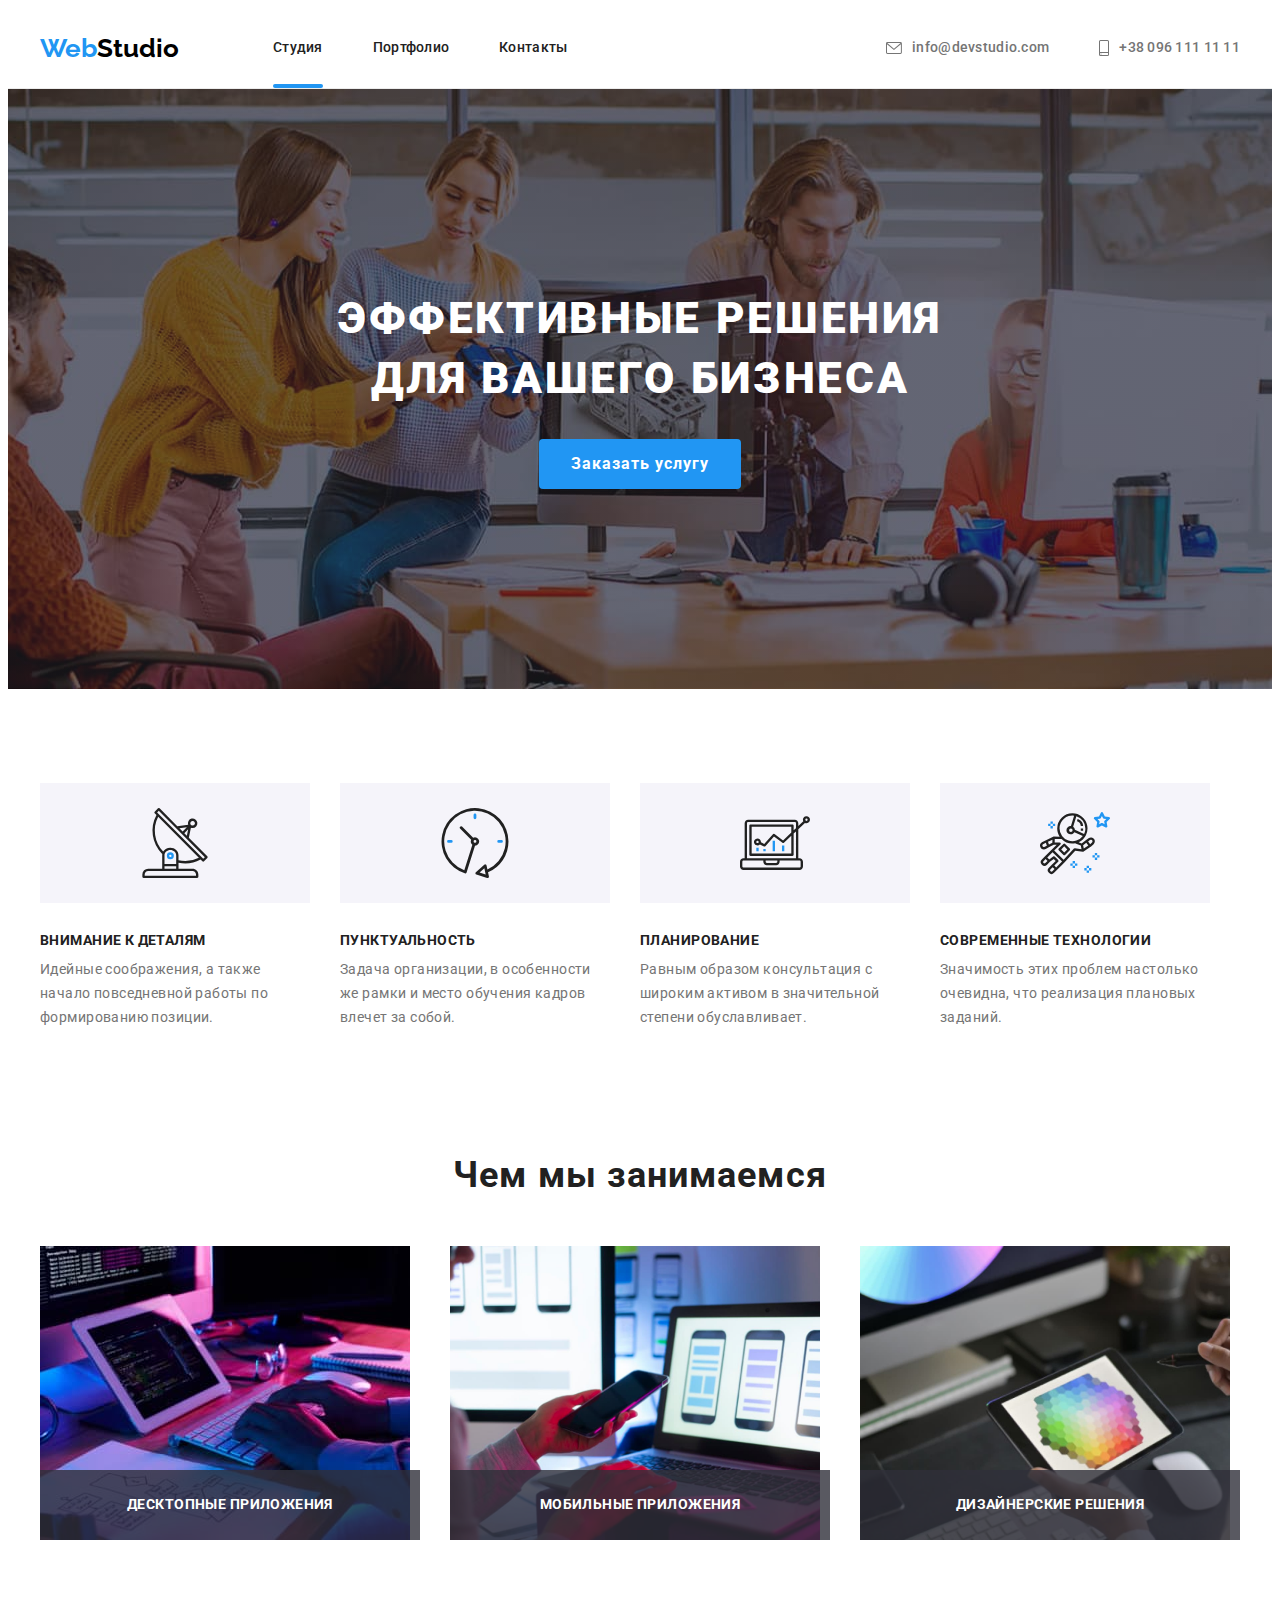
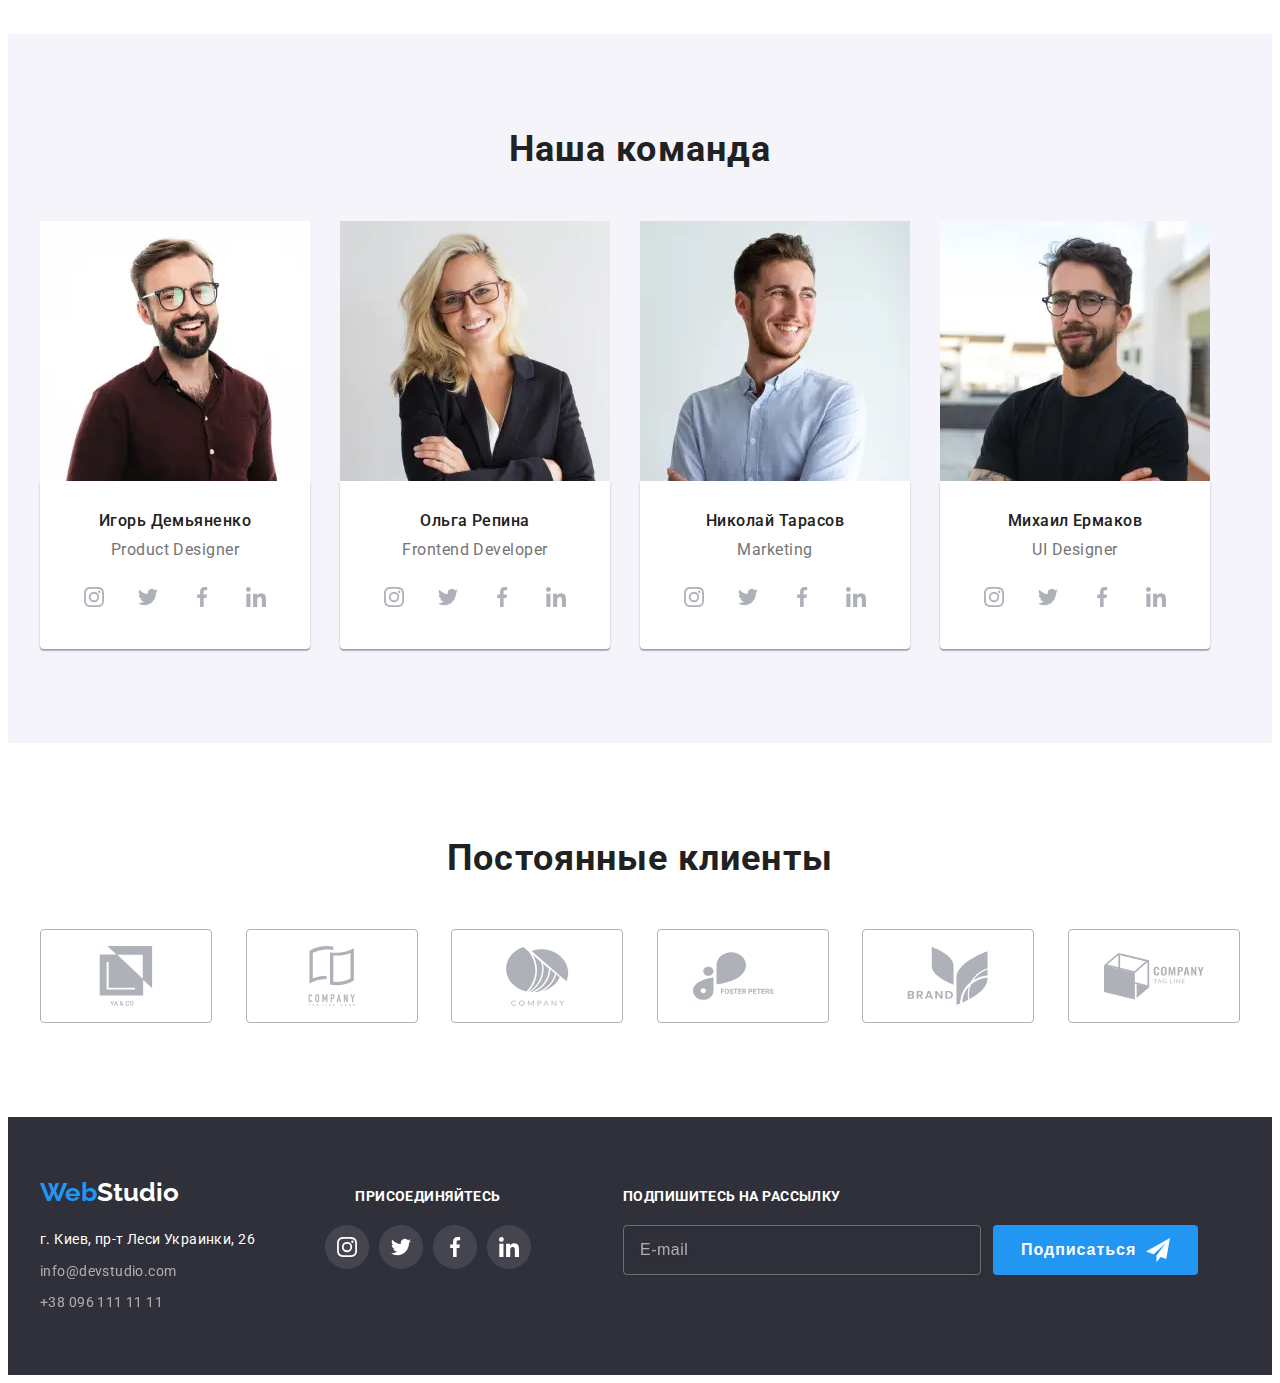
==== commit 26820ab5: "change portfolio" ====
--- a/index.html
+++ b/index.html
@@ -201,33 +201,33 @@
                 <h2 class="team__title title">Наша команда</h2>
                 <ul class="team-list list">
                     <li class="team-list__item">
-                        <div class="team-list__img-wrapper">
-                            <picture>
-                                <source
-                                    srcset="./images/desktop/igor-demjanenko.webp 1x, ./images/desktop/igor-demjanenko@2x.webp 2x"
-                                    media="(min-width: 1200px)" type="image/webp" />
-                                <source
-                                    srcset="./images/desktop/igor-demjanenko.jpg 1x, ./images/desktop/igor-demjanenko@2x.jpg 2x"
-                                    media="(min-width: 1200px)" />
-
-                                <source
-                                    srcset="./images/tablet/igor-demjanenko.webp 1x, ./images/tablet/igor-demjanenko@2x.webp 2x"
-                                    media="(min-width: 768px)" type="image/webp" />
-                                <source
-                                    srcset="./images/tablet/igor-demjanenko.jpg 1x, ./images/tablet/igor-demjanenko@2x.jpg 2x"
-                                    media="(min-width: 768px)" />
-
-                                <source
-                                    srcset="./images/mobile/igor-demjanenko.webp 1x, ./images/mobile/igor-demjanenko@2x.webp 2x"
-                                    media="(max-width: 767px)" type="image/webp" />
-                                <source
-                                    srcset="./images/mobile/igor-demjanenko.jpg 1x, ./images/mobile/igor-demjanenko@2x.jpg 2x"
-                                    media="(max-width: 767px)" />
-                                <img src="./images/mobile/igor-demjanenko.jpg"
-                                    alt="фото темноволосого молодого мужчины с бородой и усами в очках"
-                                    class="team-list__img" />
-                            </picture>
-                        </div>
+
+                        <picture>
+                            <source
+                                srcset="./images/desktop/igor-demjanenko.webp 1x, ./images/desktop/igor-demjanenko@2x.webp 2x"
+                                media="(min-width: 1200px)" type="image/webp" />
+                            <source
+                                srcset="./images/desktop/igor-demjanenko.jpg 1x, ./images/desktop/igor-demjanenko@2x.jpg 2x"
+                                media="(min-width: 1200px)" />
+
+                            <source
+                                srcset="./images/tablet/igor-demjanenko.webp 1x, ./images/tablet/igor-demjanenko@2x.webp 2x"
+                                media="(min-width: 768px)" type="image/webp" />
+                            <source
+                                srcset="./images/tablet/igor-demjanenko.jpg 1x, ./images/tablet/igor-demjanenko@2x.jpg 2x"
+                                media="(min-width: 768px)" />
+
+                            <source
+                                srcset="./images/mobile/igor-demjanenko.webp 1x, ./images/mobile/igor-demjanenko@2x.webp 2x"
+                                media="(max-width: 767px)" type="image/webp" />
+                            <source
+                                srcset="./images/mobile/igor-demjanenko.jpg 1x, ./images/mobile/igor-demjanenko@2x.jpg 2x"
+                                media="(max-width: 767px)" />
+                            <img src="./images/mobile/igor-demjanenko.jpg"
+                                alt="фото темноволосого молодого мужчины с бородой и усами в очках"
+                                class="team-list__img" />
+                        </picture>
+
                         <div class="team-list__content-wrapper">
                             <h3 class="team-list__subtitle">Игорь Демьяненко</h3>
                             <p class="team-list__description" lang="en">Product Designer</p>
@@ -381,29 +381,30 @@
                         </div>
                     </li>
                     <li class="team-list__item">
-                        <source
-                            srcset="./images/desktop/mikhail-ermakov.webp 1x, ./images/desktop/mikhail-ermakov@2x.webp 2x"
-                            media="(min-width: 1200px)" type="image/webp" />
-                        <source
-                            srcset="./images/desktop/mikhail-ermakov.jpg 1x, ./images/desktop/mikhail-ermakov@2x.jpg 2x"
-                            media="(min-width: 1200px)" />
-
-                        <source
-                            srcset="./images/tablet/mikhail-ermakov.webp 1x, ./images/tablet/mikhail-ermakov@2x.webp 2x"
-                            media="(min-width: 768px)" type="image/webp" />
-                        <source
-                            srcset="./images/tablet/mikhail-ermakov.jpg 1x, ./images/tablet/mikhail-ermakov@2x.jpg 2x"
-                            media="(min-width: 768px)" />
-
-                        <source
-                            srcset="./images/mobile/mikhail-ermakov.webp 1x, ./images/mobile/mikhail-ermakov@2x.webp 2x"
-                            media="(max-width: 767px)" type="image/webp" />
-                        <source
-                            srcset="./images/mobile/mikhail-ermakov.jpg 1x, ./images/mobile/mikhail-ermakov@2x.jpg 2x"
-                            media="(max-width: 767px)" />
-                        <img src="./images/mobile/mikhail-ermakov.jpg"
-                            alt="фото темноволосого молодого мужчины с бородой и усами в очках"
-                            class="team-list__img" />
+                        <picture>
+                            <source
+                                srcset="./images/desktop/mikhail-ermakov.webp 1x, ./images/desktop/mikhail-ermakov@2x.webp 2x"
+                                media="(min-width: 1200px)" type="image/webp" />
+                            <source
+                                srcset="./images/desktop/mikhail-ermakov.jpg 1x, ./images/desktop/mikhail-ermakov@2x.jpg 2x"
+                                media="(min-width: 1200px)" />
+
+                            <source
+                                srcset="./images/tablet/mikhail-ermakov.webp 1x, ./images/tablet/mikhail-ermakov@2x.webp 2x"
+                                media="(min-width: 768px)" type="image/webp" />
+                            <source
+                                srcset="./images/tablet/mikhail-ermakov.jpg 1x, ./images/tablet/mikhail-ermakov@2x.jpg 2x"
+                                media="(min-width: 768px)" />
+
+                            <source
+                                srcset="./images/mobile/mikhail-ermakov.webp 1x, ./images/mobile/mikhail-ermakov@2x.webp 2x"
+                                media="(max-width: 767px)" type="image/webp" />
+                            <source
+                                srcset="./images/mobile/mikhail-ermakov.jpg 1x, ./images/mobile/mikhail-ermakov@2x.jpg 2x"
+                                media="(max-width: 767px)" />
+                            <img src="./images/mobile/mikhail-ermakov.jpg"
+                                alt="фото темноволосого молодого мужчины с бородой и усами в очках"
+                                class="team-list__img" />
                         </picture>
 
                         <div class="team-list__content-wrapper">
@@ -568,7 +569,7 @@
         </div>
     </footer>
 
-    <!-- <div class="backdrop  is-hidden" data-modal>
+    <div class="backdrop is-hidden" data-modal>
         <div class="modal">
             <button type="button" class="modal__close-btn" data-modal-close>
                 <svg class="modal-close__icon" width="18" height="18">
@@ -625,7 +626,7 @@
         </div>
     </div>
 
-    <script src="./js/modal.js"></script> -->
+    <script src="./js/modal.js"></script>
     <script src="./js/mobile-menu.js"></script>
 </body>
 
--- a/css/main.min.css
+++ b/css/main.min.css
@@ -1,2 +1,2 @@
-:root{--primary-font-family: 'Roboto', sans-serif;--secondary-font-famile: 'Raleway', sans-serif;--primary-txt-color: #757575;--title-txt-color: #212121;--primary-white-color: #ffffff;--accent-color: #2196f3;--button-hover: #188ce8;--primary-black-color: #000;--bg-color-hero-footer: #2f303a;--secondary-bg-color: #f5f4fa;--main-icon-color: #afb1b8;--main-timing-function: cubic-bezier(0.4, 0, 0.2, 1)}.visually-hidden{position:absolute;width:1px;height:1px;margin:-1px;border:0;padding:0;white-space:nowrap;clip-path:inset(100%);clip:rect(0 0 0 0);overflow:hidden}body{font-family:'Roboto', sans-serif;color:var(--primary-txt-color)}h1,h2,h3,h4,h5,h6,p{margin-top:0;margin-bottom:0}ul,ol{margin-top:0;margin-bottom:0;padding-left:0}img{display:block;max-width:100%;height:auto}.link{text-decoration:none}.list{list-style:none}.section{padding-top:60px;padding-bottom:60px}@media screen and (min-width: 1200px){.section{padding-top:94px;padding-bottom:94px}}.button{font-family:inherit;cursor:pointer;border-style:none;border-radius:4px}.current{color:var(--accent-color)}.container{padding-left:15px;padding-right:15px}@media screen and (min-width: 480px){.container{width:480px;margin-left:auto;margin-right:auto}}@media screen and (min-width: 768px){.container{width:768px}}@media screen and (min-width: 1200px){.container{width:1200px}}.header__logo{font-family:Raleway;font-weight:700;font-size:26px;line-height:1.19;color:var(--primary-black-color)}@media screen and (min-width: 768px){.header__logo{margin-right:88px}}@media screen and (min-width: 1200px){.header__logo{margin-right:94px}}.logo_color_blue{color:var(--accent-color)}@media screen and (max-width: 767px){.mobile-menu{z-index:1;position:absolute;top:0;left:0;width:100%;height:100vh;overflow:auto;opacity:0;visibility:hidden;pointer-events:none;transition:opacity 250ms var(--main-timing-function),visibility 250ms var(--main-timing-function);background-color:var(--primary-white-color)}.mobile-menu.is-open{opacity:1;visibility:visible;pointer-events:auto}.mobile-menu__container{position:relative;padding-top:48px;padding-bottom:48px;padding-right:40px}.mobile-menu__close-btn{position:absolute;top:10px;right:15px;background-color:transparent;border:none;padding:0;line-height:0;cursor:pointer;transition:fill 250ms var(--main-timing-function)}.mobile-menu__close-btn:hover,.mobile-menu__close-btn:focus{fill:var(--accent-color)}.mobile-nav-list__item:not(:last-child){margin-bottom:32px}.mobile-nav-list__link{display:block;font-weight:500;font-size:40px;line-height:1.17;letter-spacing:0.02em;color:var(--title-txt-color);transition:color 250ms cubic-bezier(0.4, 0, 0.2, 1)}.mobile-nav-list__link:hover,.mobile-nav-list__link:focus{color:var(--accent-color)}.mobile-contacts-list__link_phone{display:block;margin-top:302px;margin-bottom:32px;font-weight:500;font-size:34px;line-height:1.18;letter-spacing:0.02em;color:var(--accent-color)}.mobile-contacts-list__link_email{display:block;margin-bottom:64px;font-weight:500;font-size:24px;line-height:1.17;letter-spacing:0.02em;color:var(--primary-txt-color)}.mobile-social-list{display:flex;justify-content:flex-start;align-items:center}.mobile-social-list__link{font-weight:500;font-size:18px;line-height:1.22;letter-spacing:0.02em;color:var(--accent-color)}.mobile-social-list__item:not(:last-child){position:relative;display:block;margin-right:20px}.mobile-social-list__item:not(:last-child)::after{content:'';position:absolute;display:inline-block;line-height:0;top:50%;width:22px;height:0px;border:1px solid rgba(33,33,33,0.2);transform:rotate(90deg)}}.footer__logo{display:flex;justify-content:center;align-items:center;margin-bottom:20px;font-family:Raleway;font-weight:700;font-size:26px;line-height:1.19;color:var(--primary-white-color)}@media screen and (min-width: 768px){.footer__logo{justify-content:center;align-items:baseline}}@media screen and (min-width: 1200px){.footer__logo{justify-content:flex-start}}.modal-button{display:flex;margin-left:auto;margin-right:auto;min-width:200px;padding:10px 32px;font-weight:700;font-size:16px;line-height:1.87;align-items:center;text-align:center;letter-spacing:0.06em;background-color:var(--accent-color);color:var(--primary-white-color);transition:background-color 250ms var(--main-timing-function)}.modal-button:hover,.modal-button:focus{background-color:var(--button-hover)}.title_main{margin-left:auto;margin-right:auto;margin-bottom:30px;font-weight:900;text-align:center;letter-spacing:0.06em;text-transform:uppercase;color:var(--primary-white-color);background-color:var(--bg--hero-footer)}@media screen and (min-width: 768px){.title_main{max-width:360px;font-size:26px;line-height:1.62}}@media screen and (min-width: 1200px){.title_main{max-width:700px;font-size:44px;line-height:1.36}}.title{margin-bottom:50px;font-weight:700;font-size:36px;line-height:1.17;text-align:center;letter-spacing:0.03em;color:var(--title-txt-color)}.social-list{display:flex;justify-content:space-between}.social-list__link{display:flex;align-items:center;justify-content:center;width:44px;height:44px;background-color:#ffffff;border-radius:50%;transition:background-color 250ms var(--main-timing-function),fiil 250ms cubic-bezier(0.4, 0, 0.2, 1)}.social-list__link:hover,.social-list__link:focus{background-color:var(--accent-color)}.social-list__icon{fill:var(--main-icon-color)}.social-list__link:hover .social-list__icon,.social-list__link:focus .social-list__icon{fill:#ffffff}.portfolio_filter{margin-bottom:40px}.portfolio-filter-list{display:flex;flex-direction:row;flex-wrap:wrap}.portfolio-filter-list__item{margin-right:8px}.filter-button{padding:6px 22px;font-weight:500;font-size:16px;line-height:1.62;text-align:center;letter-spacing:0.03em;color:var(--title-txt-color);transition:background-color 250ms var(--main-timing-function),color 250ms var(--main-timing-function),box-shadow 250ms var(--main-timing-function)}.filter-button:hover,.filter-button:focus{background-color:var(--accent-color);color:var(--primary-white-color);box-shadow:0px 3px 1px rgba(0,0,0,0.1),0px 1px 2px rgba(0,0,0,0.08),0px 2px 2px rgba(0,0,0,0.12)}@media screen and (max-width: 768px){.portfolio-filter-list__item:not(:nth-last-child(-n+2)){margin-bottom:15px}}@media screen and (min-width: 768px){.portfolio_filter{margin-bottom:30px}.portfolio-filter-list{display:flex;flex-direction:row;justify-content:center;align-items:center}}@media screen and (min-width: 1200px){.portfolio_filter{margin-bottom:50px}}.backdrop{position:fixed;top:0;left:0;width:100vw;height:100vh;background-color:rgba(0,0,0,0.2);opacity:1;transition:opacity 500ms var(--main-timing-function),visibility 500ms var(--main-timing-function)}.backdrop.is-hidden{opacity:0;visibility:hidden;pointer-events:none}.backdrop.is-hidden .modal{transform:translate(-50%, -50%) scale(2)}.modal{position:absolute;top:50%;left:50%;width:528px;height:580px;background-color:var(--primary-white-color);transform:translate(-50%, -50%) scale(1);transition:transform 500ms var(--main-timing-function);padding:40px 40px}.modal__close-btn{position:absolute;top:8px;right:8px;display:flex;justify-content:center;align-items:center;width:30px;height:30px;border-radius:50%;border:1px solid rgba(0,0,0,0.1);background-color:transparent;padding:0;cursor:pointer;transition:fill 250ms var(--main-timing-function)}.modal__close-btn:focus,.modal__close-btn:hover{fill:var(--accent-color)}.contact-form__field{display:block;margin-bottom:10px}.contact-form__title_main{display:inline-block;margin-bottom:12px;font-weight:700;font-size:20px;line-height:1.15;text-align:center;letter-spacing:0.03em;color:var(--title-txt-color)}.contact-form__input-wrapper{position:relative;display:block;margin-top:4px}.contact-form__input{width:100%;height:40px;padding-left:42px;border-radius:4px;border:1px solid rgba(33,33,33,0.2);box-sizing:border-box;transition:border-color 250ms var(--main-timing-function);cursor:pointer}.contact-form__input:focus{outline:none;border-color:var(--accent-color)}.contact-form__title{font-size:12px;line-height:1.17;letter-spacing:0.01em;color:var(--primary-txt-color)}.contact-form__icon{position:absolute;display:block;top:50%;left:12px;transform:translateY(-50%);fill:var(--title-txt-color);transition:fill 250ms var(--main-timing-function)}.contact-form-input:focus+.contact-form__icon{fill:var(--accent-color)}.contact-form__message{width:100%;height:120px;margin-top:4px;margin-bottom:10px;border:1px solid rgba(33,33,33,0.2);border-radius:4px;padding:12px 16px;resize:none;transition:border-color 250ms var(--main-timing-function);cursor:pointer}.contact-form__message::placeholder{font-size:14px;line-height:1.14;letter-spacing:0.01em;color:rgba(117,117,117,0.5)}.contact-form__message:focus{outline:none;border-color:var(--accent-color)}.contact-form__checkbox-wrapper{margin-left:12px;margin-bottom:30px}.contact-form__checkbox-label{display:flex;align-items:center}.contact-form__checkbox-label::before{display:inline-block;width:16px;height:16px;border:2px solid var(--title-txt-color);border-radius:2px;content:'';cursor:pointer;margin-right:10px}.contact-form__checkbox:checked+.contact-form__checkbox-label::before{background-image:url("../images/check.svg");border:none}.contact-form__checkbox:focus+.contact-form__checkbox-label::before{box-shadow:inset 0px 0px 4px var(--accent-color)}.accept-policy__title{font-size:14px;line-height:1.71;letter-spacing:0.03em;color:var(--primary-txt-color)}.accept-policy__link{color:var(--accent-color)}.contact-form__submit-btn{display:block;margin:0 auto;min-width:200px;padding:10px 56px;font-weight:700;font-size:16px;line-height:1.87;align-items:center;text-align:center;letter-spacing:0.06em;border-radius:4px;border:none;background-color:var(--accent-color);color:var(--primary-white-color);box-shadow:0px 4px 4px rgba(0,0,0,0.15);transition:background-color 250ms var(--main-timing-function)}.contact-form__submit-btn:hover,.contact-form__submit-btn:focus{background-color:var(--button-hover)}.subscribe-container{display:flex;justify-content:center;align-items:center}.subscribe-form__title{display:flex;justify-content:center;margin-bottom:0;margin-top:0;padding-bottom:20px;color:var(--primary-white-color);font-weight:700;font-size:14px;line-height:1.14;letter-spacing:0.03em;text-transform:uppercase}.subscribe-form__field{margin-bottom:20px}.subscribe-form__input{display:flex;padding-left:16px;min-width:450px;height:50px;background-color:transparent;border:1px solid rgba(255,255,255,0.3);box-sizing:border-box;filter:drop-shadow(0px 4px 4px rgba(0,0,0,0.15));border-radius:4px;cursor:pointer;color:var(--primary-white-color)}.subscribe-form__input::placeholder{font-size:16px;line-height:1.25;align-items:center;letter-spacing:0.03em;color:rgba(255,255,255,0.6)}.subscribe-form__button{display:flex;min-width:200px;height:50px;padding:10px 28px;border-radius:4px;border:none;font-weight:700;font-size:16px;line-height:1.87;align-items:center;text-align:center;letter-spacing:0.06em;background-color:var(--accent-color);color:var(--primary-white-color);cursor:pointer}.subscribe-form__button::after{content:'';width:24px;height:24px;margin-left:10px;background-image:url("../images/send.svg")}@media screen and (max-width: 1199px){.subscribe-form__wrapper{display:flex;flex-direction:column;justify-content:center;align-items:center}}@media screen and (min-width: 1200px){.subscribe-container{justify-content:left;align-items:baseline}.subscribe-form__wrapper{display:flex;justify-content:left;align-items:baseline}.subscribe-form__title{justify-content:left}.subscribe-form__field{margin-right:12px}.subscribe-form__input{min-width:358px}}.header-container{display:flex;justify-content:space-between;align-items:center}.header{position:relative;padding-top:6px;padding-bottom:16px;background-color:var(--primary-white-color);border-bottom:1px solid #ececec}@media screen and (min-width: 480px){.header{padding-top:26px;padding-bottom:26px}}@media screen and (max-width: 767px){.nav-list{display:none}.contacts-list{display:none}.mobile-menu-btn{background-color:transparent;border:none;padding:0;line-height:0;cursor:pointer}.mobile-menu-btn__icon{transition:fill 250ms var(--main-timing-function)}.mobile-menu-btn__icon:hover,.mobile-menu-btn__icon:focus{fill:var(--accent-color)}}@media screen and (min-width: 768px){.mobile-menu-btn{display:none}.mobile-menu{display:none}.header{padding-top:0;padding-bottom:0}.navigation{display:flex;align-items:center}.nav-list{display:flex;align-items:center}.nav-list__item:not(:last-child){margin-right:50px}.nav-list__link{position:relative;display:block;padding-top:32px;padding-bottom:32px;font-weight:500;font-size:14px;line-height:1.14;letter-spacing:0.02em;color:var(--title-txt-color);transition:color 250ms cubic-bezier(0.4, 0, 0.2, 1)}.nav-list__link:hover,.nav-list__link:focus{color:var(--accent-color)}.nav-list__link.current::after{content:'';position:absolute;display:block;bottom:0;left:0;width:100%;height:4px;background-color:var(--accent-color);border-radius:2px;animation:blue-line 250ms var(--main-timing-function)}@keyframes blue-line{0%{transform:scaleX(0) scaleY(0)}100%{transform:scaleX(1) scaleY(1)}}.contacts-list{margin-left:auto}.contacts-list__link{display:flex;justify-content:flex-start;align-items:center;padding-top:8px;padding-bottom:8px;font-weight:500;font-size:12px;line-height:1.17;letter-spacing:0.02em;color:var(--primary-txt-color);transition:color 250ms var(--main-timing-function)}.contacts-list__link:hover,.contacts-list__link:focus{color:var(--accent-color)}.contacts-list__icon{margin-right:8px;fill:currentColor}.contacts-list__icon:hover,.contacts-list__icon:focus{fill:currentColor}}@media screen and (min-width: 1200px){.contacts-list{display:flex;align-items:center;margin-left:auto}.contacts-list__item:not(:last-child){margin-right:50px}.contacts-list__link{display:flex;justify-content:center;align-items:center;padding-top:8px;padding-bottom:8px;font-weight:500;font-size:14px;line-height:1.14;letter-spacing:0.02em;color:var(--primary-txt-color);transition:color 250ms var(--main-timing-function)}.contacts-list__link:hover,.contacts-list__link:focus{color:var(--accent-color)}.contacts-list__icon{margin-right:10px;fill:currentColor}.contacts-list__icon:hover,.contacts-list__icon:focus{fill:currentColor}}.hero-section{background-image:linear-gradient(rgba(47,48,58,0.4), rgba(47,48,58,0.4)),url("../images/mobile/bg-hero.jpg");background-color:#c4c4c4;background-size:480px 400px;background-position:center;background-repeat:no-repeat;padding-top:118px;padding-bottom:118px}@media (min-device-pixel-ratio: 2), (min-resolution: 192dpi), (min-resolution: 2dppx){.box{background-image:url("../images/mobile/bg-hero@2x.jpg")}}@media screen and (min-width: 768px){.hero-section{background-image:linear-gradient(rgba(47,48,58,0.4), rgba(47,48,58,0.4)),url("../images/tablet/bg-hero.jpg");background-color:#c4c4c4;background-size:768px 400px}}@media screen and (min-width: 768px) and (min-device-pixel-ratio: 2), screen and (min-width: 768px) and (min-resolution: 192dpi), screen and (min-width: 768px) and (min-resolution: 2dppx){.box{background-image:url("../images/tablet/bg-hero@2x.jpg")}}@media screen and (min-width: 1200px){.hero-section{background-image:linear-gradient(rgba(47,48,58,0.4), rgba(47,48,58,0.4)),url("../images/desktop/bg-hero.jpg");background-color:#c4c4c4;background-size:1600px 600px;padding-top:200px;padding-bottom:200px}}@media screen and (min-width: 1200px) and (min-device-pixel-ratio: 2), screen and (min-width: 1200px) and (min-resolution: 192dpi), screen and (min-width: 1200px) and (min-resolution: 2dppx){.box{background-image:url("../images/desktop/bg-hero@2x.jpg")}}.advantages__list{display:flex;flex-direction:column;flex-wrap:wrap}.advantages__icon-container{display:flex;align-items:center;justify-content:center;margin-bottom:30px;width:450px;height:120px;background-color:var(--secondary-bg-color)}.advantages__icon{padding-right:auto;padding-left:auto}.advantages-list__item{max-width:450px;margin-bottom:30px}.advantages__subtitle{margin-bottom:10px;font-weight:700;font-size:14px;line-height:1.14;letter-spacing:0.03em;text-transform:uppercase;color:var(--title-txt-color)}.advantages__description{font-size:14px;line-height:1.71;letter-spacing:0.03em}@media screen and (min-width: 768px){.advantages__list{flex-direction:row}.advantages__icon-container{width:354px;height:120px}.advantages__icon-container{width:354px;height:120px}.advantages__icon-container:not(:nth-child(even)){margin-right:30px}.advantages-list__item{max-width:354px;flex-basis:calc((100% - 30px) / 2)}.advantages-list__item:not(:nth-child(even)){margin-right:30px}}@media screen and (min-width: 1200px){.advantages__icon-container{width:270px;height:120px}.advantages__icon-container:not(:last-child){margin-right:30px}.advantages-list__item{max-width:270px;flex-basis:calc((100% - 30px) / 4)}.advantages-list__item:not(:last-child){margin-right:30px}}@media screen and (max-width: 1200px){.employment{display:none}}@media screen and (min-width: 1200px){.employment.section{padding-top:0}.employment-list{display:flex;flex-direction:row}.employment-list__item{flex-basis:calc((100% - 30px) / 3)}.employment-list__item:not(:last-child){margin-right:30px}.employment-list__item-wrapper{position:relative}.employment-list__overlay{position:absolute;bottom:0;left:0;width:100%;height:70px;display:flex;justify-content:center;align-items:center;background-color:rgba(47,48,58,0.8);color:var(--primary-white-color);font-weight:700;font-size:14px;line-height:1.14;letter-spacing:0.03em;text-transform:uppercase}}.team{background-color:var(--secondary-bg-color)}.team-list{display:flex;flex-direction:column;flex-wrap:wrap;align-items:center}.team-list__item{margin-bottom:30px}.team-list__img{width:450px;height:460px}.team-list__content-wrapper{padding-top:30px;padding-bottom:24px;padding-left:122px;padding-right:122px;background:#ffffff;box-shadow:0px 1px 3px #0000001f, 0px 1px 1px #00000024, 0px 2px 1px #00000033;border-radius:0px 0px 4px 4px}.team-list__subtitle{margin-bottom:10px;font-weight:500;font-size:16px;line-height:1.19;text-align:center;letter-spacing:0.03em;color:var(--title-txt-color)}.team-list__description{padding-bottom:16px;font-size:16px;line-height:1.19;text-align:center;letter-spacing:0.03em}@media screen and (min-width: 768px){.team-list{flex-direction:row}.team-list__item{margin-bottom:30px}.team-list__item:not(:nth-child(even)){margin-right:30px}.team-list__img{width:354px;height:374px}.team-list__content-wrapper{padding-left:74px;padding-right:74px}}@media screen and (min-width: 1200px){.team-list__img{width:270px;height:260px}.team-list__item{margin-bottom:0;flex-basis:calc((100% - 30px * 4) / 4)}.team-list__item:not(:last-child){margin-right:30px}.team-list__content-wrapper{padding-bottom:30px;padding-left:32px;padding-right:32px}}.clients-list{display:flex;flex-direction:row;flex-wrap:wrap}.clients-list__link{display:flex;align-items:center;justify-content:center;width:210px;height:92px;border:1px solid var(--main-icon-color);border-radius:4px;transition:border-color 500ms var(--main-timing-function)}.clients-list__link:hover,.clients-list__link:focus{border-color:var(--accent-color)}.clients-list__icon{fill:var(--main-icon-color);transition:fill 250ms var(--main-timing-function)}.clients-list__link:hover .clients-list__icon,.clients-list__link:focus .clients-list__icon{fill:var(--accent-color)}@media screen and (min-width: 480px) and (max-width: 767px){.clients{overflow:auto}.clients-list__item:not(:nth-last-child(-n+2)){margin-bottom:30px}.clients-list__item:not(:nth-child(even)){margin-right:30px}}@media screen and (min-width: 768px) and (max-width: 1200px){.clients-list__item{flex-basis:calc((100% - 30px * 3) / 3)}.clients-list__item:not(:nth-child(3n)){margin-right:30px}.clients-list__item:not(:nth-last-child(-3n+6)){margin-bottom:30px}.clients-list__link{width:226px}}@media screen and (min-width: 1200px){.clients-list{flex-wrap:nowrap;justify-content:space-between}.clients-list__link{width:170px}}.footer{padding-top:60px;padding-bottom:60px;background-color:var(--bg-color-hero-footer)}.address-list__link{font-style:normal;font-size:14px;line-height:171%;letter-spacing:0.03em;color:var(--primary-white-color);transition:color 250ms var(--main-timing-function)}.address-list__link:hover,.address-list__link:focus{color:var(--accent-color)}.address_opacity{opacity:60%}.address-list__item:not(:last-child){margin-bottom:8px}.join-us__title{display:flex;justify-content:center;align-items:center;margin-bottom:0;margin-top:0;padding-bottom:20px;color:var(--primary-white-color);font-weight:700;font-size:14px;line-height:1.14;letter-spacing:0.03em;text-transform:uppercase}.join-us-list{display:flex;justify-content:center;align-items:center}.join-us-list__item:not(:last-child){padding-right:10px}.join-us-list__link{display:flex;align-items:center;justify-content:center;width:44px;height:44px;background-color:rgba(255,255,255,0.1);border-radius:50%;transition:background-color 250ms var(--main-timing-function)}.join-us-list__link:hover,.join-us-list__link:focus{background-color:var(--accent-color)}.join-us-list__icon{fill:var(--primary-white-color)}@media screen and (max-width: 1199px){.address{margin-bottom:60px}.address-list{text-align:center}.join-us-list{padding-bottom:60px}}@media screen and (min-width: 768px){.footer-container__wrapper{display:flex;justify-content:center;align-items:flex-start}.contact-container{padding-right:165px}}@media screen and (min-width: 1200px){.footer-container{display:flex;justify-content:flex-start;align-items:baseline}.footer-container__wrapper{align-items:baseline}.contact-container{padding-right:70px}.join-us{padding-right:92px}}.portfolio-list{display:flex;flex-wrap:wrap;flex-direction:row;margin-bottom:-30px;margin-right:-30px}.portfolio-list__link{display:block;cursor:pointer;transition:box-shadow 250ms var(--main-timing-function)}.portfolio-list__link:hover,.portfolio-list__link:focus{border:1px solid #eeeeee;box-sizing:border-box;box-shadow:0px 1px 1px rgba(0,0,0,0.12),0px 4px 4px rgba(0,0,0,0.06),1px 4px 6px rgba(0,0,0,0.16)}.portfolio-list__item{flex-basis:calc((100% - 90px) / 3);margin-right:30px;margin-bottom:30px}.portfolio-list__link-wrapper{position:relative;overflow:hidden}.portfolio-list__overlay{position:absolute;top:0;left:0;width:100%;height:100%;background-color:rgba(33,150,243,0.9);color:var(--primary-white-color);padding:63px 24px;font-size:18px;line-height:1.55;overflow:hidden;transform:translateY(100%);transition:transform 250ms var(--main-timing-function)}.portfolio-list__link:hover .portfolio-list__overlay,.portfolio-list__link:focus .portfolio-list__overlay{transform:translateY(0%)}.portfolio__content-wrapper{padding:20px 24px;border:1px solid #eeeeee;box-sizing:border-box}.portfolio__subtitle{margin-bottom:10px;font-weight:700;font-size:18px;line-height:2;letter-spacing:0.06em;color:var(--title-txt-color)}.portfolio__description{font-size:16px;line-height:1.87;letter-spacing:0.03em;color:var(--primary-txt-color)}
+:root{--primary-font-family: 'Roboto', sans-serif;--secondary-font-famile: 'Raleway', sans-serif;--primary-txt-color: #757575;--title-txt-color: #212121;--primary-white-color: #ffffff;--accent-color: #2196f3;--button-hover: #188ce8;--primary-black-color: #000;--bg-color-hero-footer: #2f303a;--secondary-bg-color: #f5f4fa;--main-icon-color: #afb1b8;--main-timing-function: cubic-bezier(0.4, 0, 0.2, 1)}.visually-hidden{position:absolute;width:1px;height:1px;margin:-1px;border:0;padding:0;white-space:nowrap;clip-path:inset(100%);clip:rect(0 0 0 0);overflow:hidden}body{font-family:'Roboto', sans-serif;color:var(--primary-txt-color)}h1,h2,h3,h4,h5,h6,p{margin-top:0;margin-bottom:0}ul,ol{margin-top:0;margin-bottom:0;padding-left:0}img{display:block;max-width:100%;height:auto}.link{text-decoration:none}.list{list-style:none}.section{padding-top:60px;padding-bottom:60px}@media screen and (min-width: 1200px){.section{padding-top:94px;padding-bottom:94px}}.button{font-family:inherit;cursor:pointer;border-style:none;border-radius:4px}.current{color:var(--accent-color)}.container{padding-left:15px;padding-right:15px}@media screen and (min-width: 480px){.container{width:480px;margin-left:auto;margin-right:auto}}@media screen and (min-width: 768px){.container{width:768px}}@media screen and (min-width: 1200px){.container{width:1200px}}.header__logo{font-family:Raleway;font-weight:700;font-size:26px;line-height:1.19;color:var(--primary-black-color)}@media screen and (min-width: 768px){.header__logo{margin-right:88px}}@media screen and (min-width: 1200px){.header__logo{margin-right:94px}}.logo_color_blue{color:var(--accent-color)}@media screen and (max-width: 767px){.mobile-menu{z-index:1;position:absolute;top:0;left:0;width:100%;height:100vh;overflow:auto;opacity:0;visibility:hidden;pointer-events:none;transition:opacity 250ms var(--main-timing-function),visibility 250ms var(--main-timing-function);background-color:var(--primary-white-color)}.mobile-menu.is-open{opacity:1;visibility:visible;pointer-events:auto}.mobile-menu__container{position:relative;padding-top:48px;padding-bottom:48px;padding-right:40px}.mobile-menu__close-btn{position:absolute;top:10px;right:15px;background-color:transparent;border:none;padding:0;line-height:0;cursor:pointer;transition:fill 250ms var(--main-timing-function)}.mobile-menu__close-btn:hover,.mobile-menu__close-btn:focus{fill:var(--accent-color)}.mobile-nav-list__item:not(:last-child){margin-bottom:32px}.mobile-nav-list__link{display:block;font-weight:500;font-size:40px;line-height:1.17;letter-spacing:0.02em;color:var(--title-txt-color);transition:color 250ms cubic-bezier(0.4, 0, 0.2, 1)}.mobile-nav-list__link:hover,.mobile-nav-list__link:focus{color:var(--accent-color)}.mobile-contacts-list__link_phone{display:block;margin-top:302px;margin-bottom:32px;font-weight:500;font-size:34px;line-height:1.18;letter-spacing:0.02em;color:var(--accent-color)}.mobile-contacts-list__link_email{display:block;margin-bottom:64px;font-weight:500;font-size:24px;line-height:1.17;letter-spacing:0.02em;color:var(--primary-txt-color)}.mobile-social-list{display:flex;justify-content:flex-start;align-items:center}.mobile-social-list__link{font-weight:500;font-size:18px;line-height:1.22;letter-spacing:0.02em;color:var(--accent-color)}.mobile-social-list__item:not(:last-child){position:relative;display:block;margin-right:20px}.mobile-social-list__item:not(:last-child)::after{content:'';position:absolute;display:inline-block;line-height:0;top:50%;width:22px;height:0px;border:1px solid rgba(33,33,33,0.2);transform:rotate(90deg)}}.footer__logo{display:flex;justify-content:center;align-items:center;margin-bottom:20px;font-family:Raleway;font-weight:700;font-size:26px;line-height:1.19;color:var(--primary-white-color)}@media screen and (min-width: 768px){.footer__logo{justify-content:center;align-items:baseline}}@media screen and (min-width: 1200px){.footer__logo{justify-content:flex-start}}.modal-button{display:flex;margin-left:auto;margin-right:auto;min-width:200px;padding:10px 32px;font-weight:700;font-size:16px;line-height:1.87;align-items:center;text-align:center;letter-spacing:0.06em;background-color:var(--accent-color);color:var(--primary-white-color);transition:background-color 250ms var(--main-timing-function)}.modal-button:hover,.modal-button:focus{background-color:var(--button-hover)}.title_main{margin-left:auto;margin-right:auto;margin-bottom:30px;font-weight:900;text-align:center;letter-spacing:0.06em;text-transform:uppercase;color:var(--primary-white-color);background-color:var(--bg--hero-footer)}@media screen and (min-width: 768px){.title_main{max-width:360px;font-size:26px;line-height:1.62}}@media screen and (min-width: 1200px){.title_main{max-width:700px;font-size:44px;line-height:1.36}}.title{margin-bottom:50px;font-weight:700;font-size:36px;line-height:1.17;text-align:center;letter-spacing:0.03em;color:var(--title-txt-color)}.social-list{display:flex;justify-content:space-between}.social-list__link{display:flex;align-items:center;justify-content:center;width:44px;height:44px;background-color:#ffffff;border-radius:50%;transition:background-color 250ms var(--main-timing-function),fiil 250ms cubic-bezier(0.4, 0, 0.2, 1)}.social-list__link:hover,.social-list__link:focus{background-color:var(--accent-color)}.social-list__icon{fill:var(--main-icon-color)}.social-list__link:hover .social-list__icon,.social-list__link:focus .social-list__icon{fill:#ffffff}.portfolio_filter{margin-bottom:40px}.portfolio-filter-list{display:flex;flex-direction:row;flex-wrap:wrap}.portfolio-filter-list__item{margin-right:8px}.filter-button{padding:6px 22px;font-weight:500;font-size:16px;line-height:1.62;text-align:center;letter-spacing:0.03em;color:var(--title-txt-color);transition:background-color 250ms var(--main-timing-function),color 250ms var(--main-timing-function),box-shadow 250ms var(--main-timing-function)}.filter-button:hover,.filter-button:focus{background-color:var(--accent-color);color:var(--primary-white-color);box-shadow:0px 3px 1px rgba(0,0,0,0.1),0px 1px 2px rgba(0,0,0,0.08),0px 2px 2px rgba(0,0,0,0.12)}@media screen and (max-width: 768px){.portfolio-filter-list__item:not(:nth-last-child(-n+2)){margin-bottom:15px}}@media screen and (min-width: 768px){.portfolio_filter{margin-bottom:30px}.portfolio-filter-list{display:flex;flex-direction:row;justify-content:center;align-items:center}}@media screen and (min-width: 1200px){.portfolio_filter{margin-bottom:50px}}.backdrop{position:fixed;top:0;left:0;width:100vw;height:100vh;background-color:rgba(0,0,0,0.2);opacity:1;transition:opacity 500ms var(--main-timing-function),visibility 500ms var(--main-timing-function)}.backdrop.is-hidden{opacity:0;visibility:hidden;pointer-events:none}.backdrop.is-hidden .modal{transform:translate(-50%, -50%) scale(2)}.modal{position:absolute;top:50%;left:50%;width:450px;height:610px;background-color:var(--primary-white-color);transform:translate(-50%, -50%) scale(1);transition:transform 500ms var(--main-timing-function);padding:40px 40px}.modal__close-btn{position:absolute;top:8px;right:8px;display:flex;justify-content:center;align-items:center;width:30px;height:30px;border-radius:50%;border:1px solid rgba(0,0,0,0.1);background-color:transparent;padding:0;cursor:pointer;transition:fill 250ms var(--main-timing-function)}.modal__close-btn:focus,.modal__close-btn:hover{fill:var(--accent-color)}@media screen and (min-width: 1200px){.modal{width:528px;height:580px}}.contact-form__field{display:block;margin-bottom:10px}.contact-form__title_main{display:inline-block;margin-bottom:12px;font-weight:700;font-size:20px;line-height:1.5;text-align:center;letter-spacing:0.03em;color:var(--title-txt-color)}.contact-form__input-wrapper{position:relative;display:block;margin-top:4px}.contact-form__input{width:100%;height:40px;padding-left:42px;border-radius:4px;border:1px solid rgba(33,33,33,0.2);box-sizing:border-box;transition:border-color 250ms var(--main-timing-function);cursor:pointer}.contact-form__input:focus{outline:none;border-color:var(--accent-color)}.contact-form__title{font-size:12px;line-height:1.17;letter-spacing:0.01em;color:var(--primary-txt-color)}.contact-form__icon{position:absolute;display:block;top:50%;left:12px;transform:translateY(-50%);fill:var(--title-txt-color);transition:fill 250ms var(--main-timing-function)}.contact-form-input:focus+.contact-form__icon{fill:var(--accent-color)}.contact-form__message{width:100%;height:120px;margin-top:4px;margin-bottom:10px;border:1px solid rgba(33,33,33,0.2);border-radius:4px;padding:12px 16px;resize:none;transition:border-color 250ms var(--main-timing-function);cursor:pointer}.contact-form__message::placeholder{font-size:14px;line-height:1.14;letter-spacing:0.01em;color:rgba(117,117,117,0.5)}.contact-form__message:focus{outline:none;border-color:var(--accent-color)}.contact-form__checkbox-wrapper{margin-bottom:30px}.contact-form__checkbox-label{display:flex;align-items:center}.contact-form__checkbox-label::before{display:inline-block;width:16px;height:16px;border:2px solid var(--title-txt-color);border-radius:2px;content:'';cursor:pointer;margin-right:10px}.contact-form__checkbox:checked+.contact-form__checkbox-label::before{background-image:url("../images/check.svg");border:none}.contact-form__checkbox:focus+.contact-form__checkbox-label::before{box-shadow:inset 0px 0px 4px var(--accent-color)}.accept-policy__title{font-size:12px;line-height:1.17;letter-spacing:0.03em;color:var(--primary-txt-color)}.accept-policy__link{color:var(--accent-color)}.contact-form__submit-btn{display:block;margin:0 auto;min-width:200px;padding:10px 56px;font-weight:700;font-size:16px;line-height:1.87;align-items:center;text-align:center;letter-spacing:0.06em;border-radius:4px;border:none;background-color:var(--accent-color);color:var(--primary-white-color);box-shadow:0px 4px 4px rgba(0,0,0,0.15);transition:background-color 250ms var(--main-timing-function)}.contact-form__submit-btn:hover,.contact-form__submit-btn:focus{background-color:var(--button-hover)}@media screen and (min-width: 1200px){.contact-form__title_main{font-size:20px;line-height:1.15}.accept-policy__title{font-size:14px;line-height:1.71}.contact-form__checkbox-wrapper{margin-left:12px}}.subscribe-container{display:flex;justify-content:center;align-items:center}.subscribe-form__title{display:flex;justify-content:center;margin-bottom:0;margin-top:0;padding-bottom:20px;color:var(--primary-white-color);font-weight:700;font-size:14px;line-height:1.14;letter-spacing:0.03em;text-transform:uppercase}.subscribe-form__field{margin-bottom:20px}.subscribe-form__input{display:flex;padding-left:16px;min-width:450px;height:50px;background-color:transparent;border:1px solid rgba(255,255,255,0.3);box-sizing:border-box;filter:drop-shadow(0px 4px 4px rgba(0,0,0,0.15));border-radius:4px;cursor:pointer;color:var(--primary-white-color)}.subscribe-form__input::placeholder{font-size:16px;line-height:1.25;align-items:center;letter-spacing:0.03em;color:rgba(255,255,255,0.6)}.subscribe-form__button{display:flex;min-width:200px;height:50px;padding:10px 28px;border-radius:4px;border:none;font-weight:700;font-size:16px;line-height:1.87;align-items:center;text-align:center;letter-spacing:0.06em;background-color:var(--accent-color);color:var(--primary-white-color);cursor:pointer}.subscribe-form__button::after{content:'';width:24px;height:24px;margin-left:10px;background-image:url("../images/send.svg")}@media screen and (max-width: 1199px){.subscribe-form__wrapper{display:flex;flex-direction:column;justify-content:center;align-items:center}}@media screen and (min-width: 1200px){.subscribe-container{justify-content:left;align-items:baseline}.subscribe-form__wrapper{display:flex;justify-content:left;align-items:baseline}.subscribe-form__title{justify-content:left}.subscribe-form__field{margin-right:12px}.subscribe-form__input{min-width:358px}}.header-container{display:flex;justify-content:space-between;align-items:center}.header{position:relative;padding-top:6px;padding-bottom:16px;background-color:var(--primary-white-color);border-bottom:1px solid #ececec}@media screen and (min-width: 480px){.header{padding-top:26px;padding-bottom:26px}}@media screen and (max-width: 767px){.nav-list{display:none}.contacts-list{display:none}.mobile-menu-btn{background-color:transparent;border:none;padding:0;line-height:0;cursor:pointer}.mobile-menu-btn__icon{transition:fill 250ms var(--main-timing-function)}.mobile-menu-btn__icon:hover,.mobile-menu-btn__icon:focus{fill:var(--accent-color)}}@media screen and (min-width: 768px){.mobile-menu-btn{display:none}.mobile-menu{display:none}.header{padding-top:0;padding-bottom:0}.navigation{display:flex;align-items:center}.nav-list{display:flex;align-items:center}.nav-list__item:not(:last-child){margin-right:50px}.nav-list__link{position:relative;display:block;padding-top:32px;padding-bottom:32px;font-weight:500;font-size:14px;line-height:1.14;letter-spacing:0.02em;color:var(--title-txt-color);transition:color 250ms cubic-bezier(0.4, 0, 0.2, 1)}.nav-list__link:hover,.nav-list__link:focus{color:var(--accent-color)}.nav-list__link.current::after{content:'';position:absolute;display:block;bottom:0;left:0;width:100%;height:4px;background-color:var(--accent-color);border-radius:2px;animation:blue-line 250ms var(--main-timing-function)}@keyframes blue-line{0%{transform:scaleX(0) scaleY(0)}100%{transform:scaleX(1) scaleY(1)}}.contacts-list{margin-left:auto}.contacts-list__link{display:flex;justify-content:flex-start;align-items:center;padding-top:8px;padding-bottom:8px;font-weight:500;font-size:12px;line-height:1.17;letter-spacing:0.02em;color:var(--primary-txt-color);transition:color 250ms var(--main-timing-function)}.contacts-list__link:hover,.contacts-list__link:focus{color:var(--accent-color)}.contacts-list__icon{margin-right:8px;fill:currentColor}.contacts-list__icon:hover,.contacts-list__icon:focus{fill:currentColor}}@media screen and (min-width: 1200px){.contacts-list{display:flex;align-items:center;margin-left:auto}.contacts-list__item:not(:last-child){margin-right:50px}.contacts-list__link{display:flex;justify-content:center;align-items:center;padding-top:8px;padding-bottom:8px;font-weight:500;font-size:14px;line-height:1.14;letter-spacing:0.02em;color:var(--primary-txt-color);transition:color 250ms var(--main-timing-function)}.contacts-list__link:hover,.contacts-list__link:focus{color:var(--accent-color)}.contacts-list__icon{margin-right:10px;fill:currentColor}.contacts-list__icon:hover,.contacts-list__icon:focus{fill:currentColor}}.hero-section{background-image:linear-gradient(rgba(47,48,58,0.4), rgba(47,48,58,0.4)),url("../images/mobile/bg-hero.jpg");background-color:#c4c4c4;background-size:480px 400px;background-position:center;background-repeat:no-repeat;padding-top:118px;padding-bottom:118px}@media (min-device-pixel-ratio: 2), (min-resolution: 192dpi), (min-resolution: 2dppx){.box{background-image:url("../images/mobile/bg-hero@2x.jpg")}}@media screen and (min-width: 768px){.hero-section{background-image:linear-gradient(rgba(47,48,58,0.4), rgba(47,48,58,0.4)),url("../images/tablet/bg-hero.jpg");background-color:#c4c4c4;background-size:768px 400px}}@media screen and (min-width: 768px) and (min-device-pixel-ratio: 2), screen and (min-width: 768px) and (min-resolution: 192dpi), screen and (min-width: 768px) and (min-resolution: 2dppx){.box{background-image:url("../images/tablet/bg-hero@2x.jpg")}}@media screen and (min-width: 1200px){.hero-section{background-image:linear-gradient(rgba(47,48,58,0.4), rgba(47,48,58,0.4)),url("../images/desktop/bg-hero.jpg");background-color:#c4c4c4;background-size:1600px 600px;padding-top:200px;padding-bottom:200px}}@media screen and (min-width: 1200px) and (min-device-pixel-ratio: 2), screen and (min-width: 1200px) and (min-resolution: 192dpi), screen and (min-width: 1200px) and (min-resolution: 2dppx){.box{background-image:url("../images/desktop/bg-hero@2x.jpg")}}.advantages__list{display:flex;flex-direction:column;flex-wrap:wrap}.advantages__icon-container{display:flex;align-items:center;justify-content:center;margin-bottom:30px;width:450px;height:120px;background-color:var(--secondary-bg-color)}.advantages__icon{padding-right:auto;padding-left:auto}.advantages-list__item{max-width:450px;margin-bottom:30px}.advantages__subtitle{margin-bottom:10px;font-weight:700;font-size:14px;line-height:1.14;letter-spacing:0.03em;text-transform:uppercase;color:var(--title-txt-color)}.advantages__description{font-size:14px;line-height:1.71;letter-spacing:0.03em}@media screen and (min-width: 768px){.advantages__list{flex-direction:row}.advantages__icon-container{width:354px;height:120px}.advantages__icon-container{width:354px;height:120px}.advantages__icon-container:not(:nth-child(even)){margin-right:30px}.advantages-list__item{max-width:354px;flex-basis:calc((100% - 30px) / 2)}.advantages-list__item:not(:nth-child(even)){margin-right:30px}}@media screen and (min-width: 1200px){.advantages__icon-container{width:270px;height:120px}.advantages__icon-container:not(:last-child){margin-right:30px}.advantages-list__item{max-width:270px;flex-basis:calc((100% - 30px) / 4)}.advantages-list__item:not(:last-child){margin-right:30px}}@media screen and (max-width: 1200px){.employment{display:none}}@media screen and (min-width: 1200px){.employment.section{padding-top:0}.employment-list{display:flex;flex-direction:row}.employment-list__item{flex-basis:calc((100% - 30px) / 3)}.employment-list__item:not(:last-child){margin-right:30px}.employment-list__item-wrapper{position:relative}.employment-list__overlay{position:absolute;bottom:0;left:0;width:100%;height:70px;display:flex;justify-content:center;align-items:center;background-color:rgba(47,48,58,0.8);color:var(--primary-white-color);font-weight:700;font-size:14px;line-height:1.14;letter-spacing:0.03em;text-transform:uppercase}}.team{background-color:var(--secondary-bg-color)}.team-list{display:flex;flex-direction:column;flex-wrap:wrap;align-items:center}.team-list__item{margin-bottom:30px}.team-list__img{width:450px;height:460px}.team-list__content-wrapper{padding-top:30px;padding-bottom:24px;padding-left:122px;padding-right:122px;background:#ffffff;box-shadow:0px 1px 3px #0000001f, 0px 1px 1px #00000024, 0px 2px 1px #00000033;border-radius:0px 0px 4px 4px}.team-list__subtitle{margin-bottom:10px;font-weight:500;font-size:16px;line-height:1.19;text-align:center;letter-spacing:0.03em;color:var(--title-txt-color)}.team-list__description{padding-bottom:16px;font-size:16px;line-height:1.19;text-align:center;letter-spacing:0.03em}@media screen and (min-width: 768px){.team-list{flex-direction:row}.team-list__item{margin-bottom:30px}.team-list__item:not(:nth-child(even)){margin-right:30px}.team-list__img{width:354px;height:374px}.team-list__content-wrapper{padding-left:74px;padding-right:74px}}@media screen and (min-width: 1200px){.team-list__img{width:270px;height:260px}.team-list__item{margin-bottom:0;flex-basis:calc((100% - 30px * 4) / 4)}.team-list__item:not(:last-child){margin-right:30px}.team-list__content-wrapper{padding-bottom:30px;padding-left:32px;padding-right:32px}}.clients-list{display:flex;flex-direction:row;flex-wrap:wrap}.clients-list__link{display:flex;align-items:center;justify-content:center;width:210px;height:92px;border:1px solid var(--main-icon-color);border-radius:4px;transition:border-color 500ms var(--main-timing-function)}.clients-list__link:hover,.clients-list__link:focus{border-color:var(--accent-color)}.clients-list__icon{fill:var(--main-icon-color);transition:fill 250ms var(--main-timing-function)}.clients-list__link:hover .clients-list__icon,.clients-list__link:focus .clients-list__icon{fill:var(--accent-color)}@media screen and (min-width: 480px) and (max-width: 767px){.clients{overflow:auto}.clients-list__item:not(:nth-last-child(-n+2)){margin-bottom:30px}.clients-list__item:not(:nth-child(even)){margin-right:30px}}@media screen and (min-width: 768px) and (max-width: 1200px){.clients-list__item{flex-basis:calc((100% - 30px * 3) / 3)}.clients-list__item:not(:nth-child(3n)){margin-right:30px}.clients-list__item:not(:nth-last-child(-3n+6)){margin-bottom:30px}.clients-list__link{width:226px}}@media screen and (min-width: 1200px){.clients-list{flex-wrap:nowrap;justify-content:space-between}.clients-list__link{width:170px}}.footer{padding-top:60px;padding-bottom:60px;background-color:var(--bg-color-hero-footer)}.address-list__link{font-style:normal;font-size:14px;line-height:171%;letter-spacing:0.03em;color:var(--primary-white-color);transition:color 250ms var(--main-timing-function)}.address-list__link:hover,.address-list__link:focus{color:var(--accent-color)}.address_opacity{opacity:60%}.address-list__item:not(:last-child){margin-bottom:8px}.join-us__title{display:flex;justify-content:center;align-items:center;margin-bottom:0;margin-top:0;padding-bottom:20px;color:var(--primary-white-color);font-weight:700;font-size:14px;line-height:1.14;letter-spacing:0.03em;text-transform:uppercase}.join-us-list{display:flex;justify-content:center;align-items:center}.join-us-list__item:not(:last-child){padding-right:10px}.join-us-list__link{display:flex;align-items:center;justify-content:center;width:44px;height:44px;background-color:rgba(255,255,255,0.1);border-radius:50%;transition:background-color 250ms var(--main-timing-function)}.join-us-list__link:hover,.join-us-list__link:focus{background-color:var(--accent-color)}.join-us-list__icon{fill:var(--primary-white-color)}@media screen and (max-width: 1199px){.address{margin-bottom:60px}.address-list{text-align:center}.join-us-list{padding-bottom:60px}}@media screen and (min-width: 768px){.footer-container__wrapper{display:flex;justify-content:center;align-items:flex-start}.contact-container{padding-right:165px}}@media screen and (min-width: 1200px){.footer-container{display:flex;justify-content:flex-start;align-items:baseline}.footer-container__wrapper{align-items:baseline}.contact-container{padding-right:70px}.join-us{padding-right:92px}}.portfolio-list{display:flex;flex-wrap:wrap;flex-direction:column;align-items:center}.portfolio-list__link{display:block;cursor:pointer;transition:box-shadow 250ms var(--main-timing-function)}.portfolio-list__link:hover,.portfolio-list__link:focus{border:1px solid #eeeeee;box-sizing:border-box;box-shadow:0px 1px 1px rgba(0,0,0,0.12),0px 4px 4px rgba(0,0,0,0.06),1px 4px 6px rgba(0,0,0,0.16)}.portfolio-list__img{width:450px;height:294px}.portfolio-list__item{margin-bottom:30px}.portfolio-list__link-wrapper{position:relative;overflow:hidden}.portfolio-list__overlay{position:absolute;top:0;left:0;width:100%;height:100%;background-color:rgba(33,150,243,0.9);color:var(--primary-white-color);padding:63px 24px;font-size:18px;line-height:1.55;overflow:hidden;transform:translateY(100%);transition:transform 250ms var(--main-timing-function)}.portfolio-list__link:hover .portfolio-list__overlay,.portfolio-list__link:focus .portfolio-list__overlay{transform:translateY(0%)}.portfolio__content-wrapper{padding:20px 24px;border:1px solid #eeeeee;box-sizing:border-box}.portfolio__subtitle{margin-bottom:10px;font-weight:700;font-size:18px;line-height:2;letter-spacing:0.06em;color:var(--title-txt-color)}.portfolio__description{font-size:16px;line-height:1.87;letter-spacing:0.03em;color:var(--primary-txt-color)}@media screen and (min-width: 768px){.portfolio-list__link{height:100%}.portfolio-list__img{width:354px}.portfolio-list{flex-direction:row;margin-right:-30px;margin-bottom:-30px}.portfolio-list__item{margin-bottom:30px}.portfolio-list__item:not(:nth-child(even)){margin-right:30px}}@media screen and (min-width: 768px) and (min-width: 1200px){.portfolio-list__item{flex-basis:calc((100% - 90px) / 3);margin-right:30px;margin-bottom:30px}}
 /*# sourceMappingURL=main.min.css.map */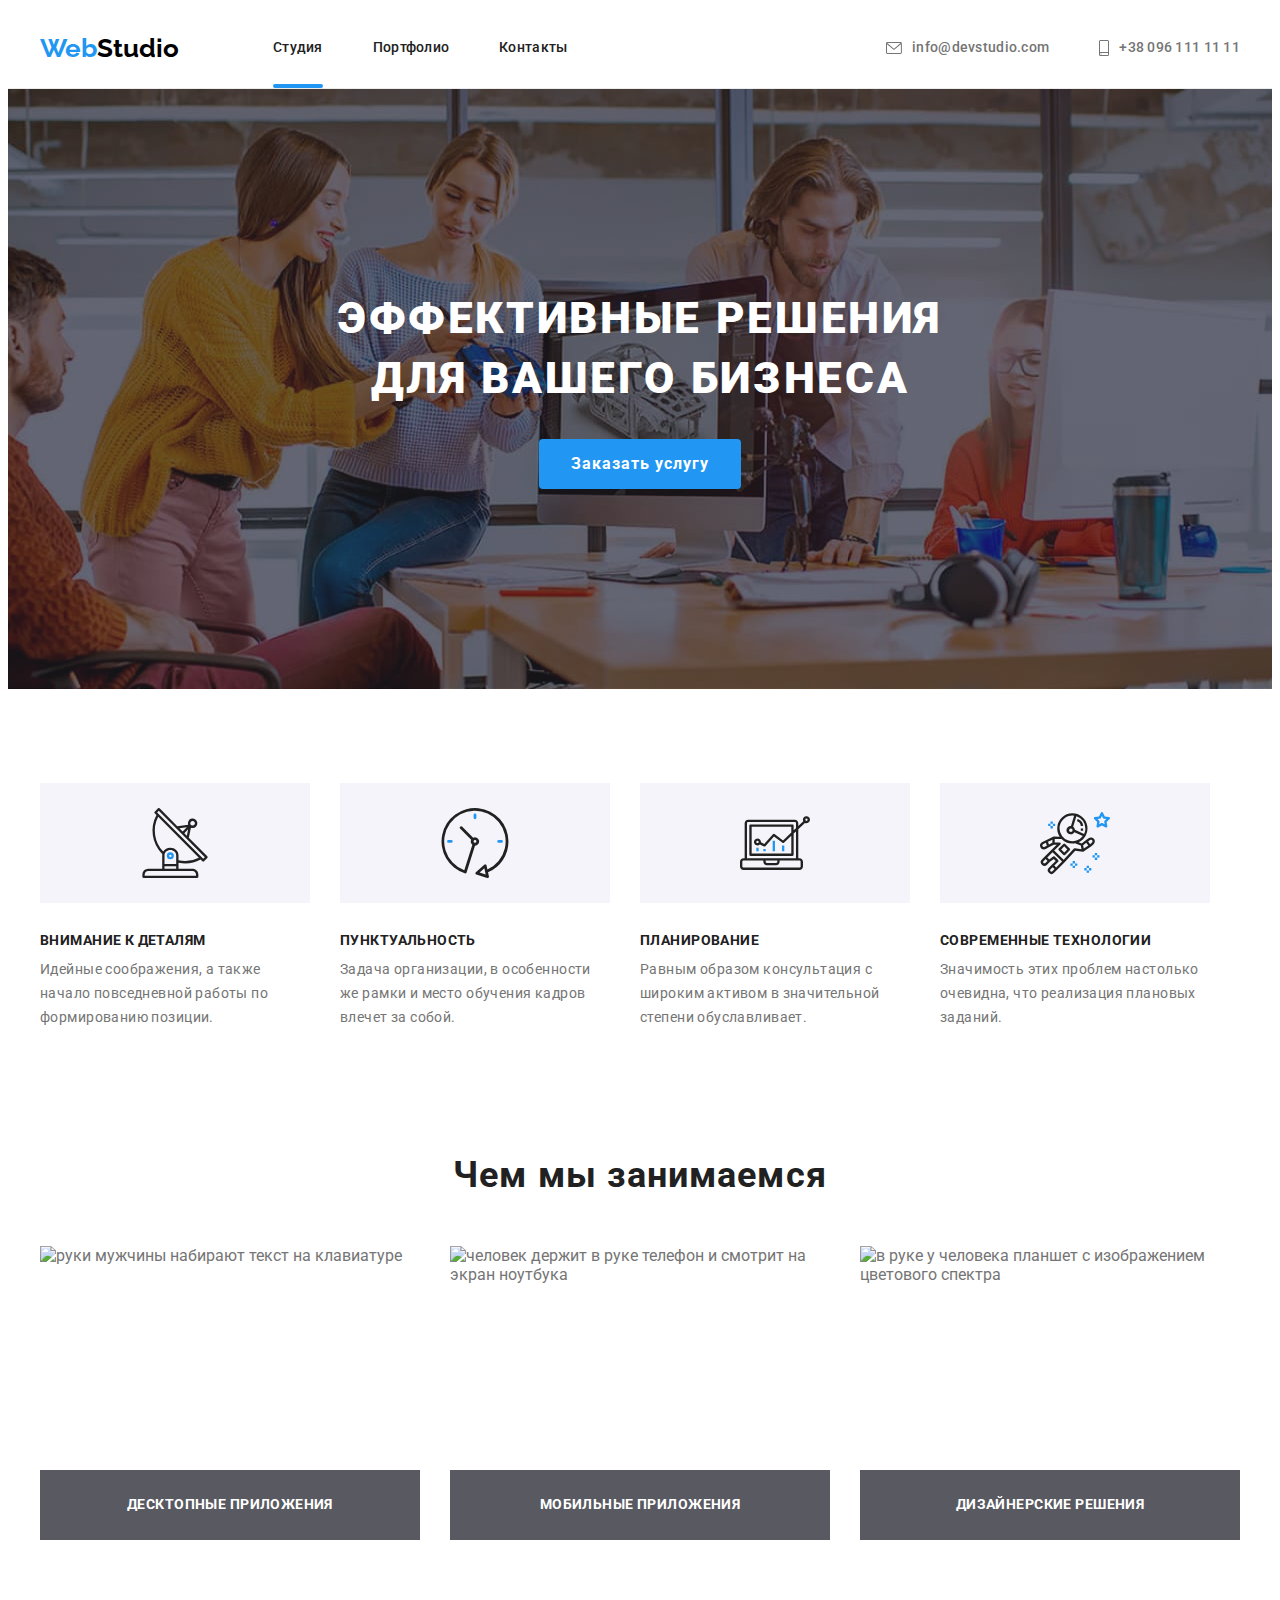
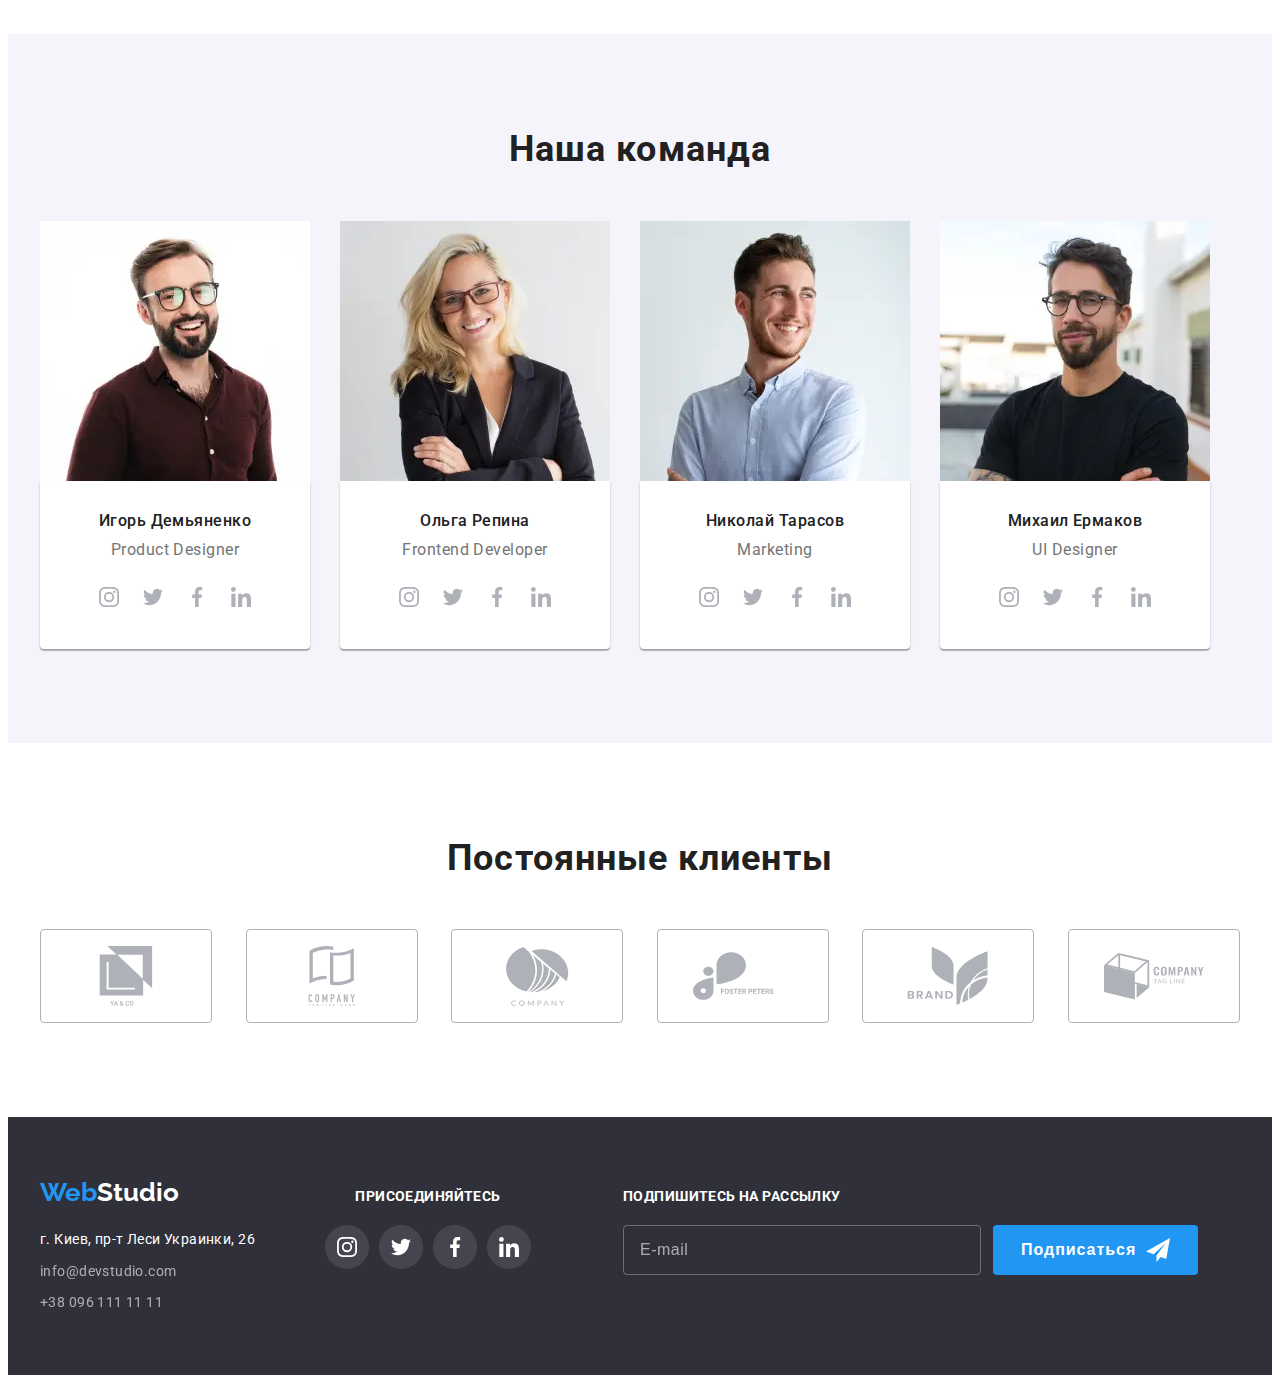
==== commit 4d02649b: "hw-8  ver.1.0" ====
--- a/index.html
+++ b/index.html
@@ -76,31 +76,34 @@
                     </li>
 
                 </ul>
-                <ul class="mobile-contacts-list list">
-                    <li class="mobile-contacts-list__item">
-                        <a class="mobile-contacts-list__link_phone link" href="tel:+380961111111">
-                            +38 096 111 11 11</a>
-                    </li>
-                    <li class="mobile-contacts-list__item">
-                        <a class="mobile-contacts-list__link_email link mail" href="mailto:info@devstudio.com">
-                            info@devstudio.com
-                        </a>
-                    </li>
-                </ul>
-                <ul class="mobile-social-list list">
-                    <li class="mobile-social-list__item">
-                        <a class="mobile-social-list__link link" href="">Instagram</a>
-                    </li>
-                    <li class="mobile-social-list__item">
-                        <a class="mobile-social-list__link link" href="">Twitter</a>
-                    </li>
-                    <li class="mobile-social-list__item">
-                        <a class="mobile-social-list__link link" href="">Facebook</a>
-                    </li>
-                    <li class="mobile-social-list__item">
-                        <a class="mobile-social-list__link link" href="">LinkedIn</a>
-                    </li>
-                </ul>
+                <div class="mobile-contacts-social__wrapper">
+                    <ul class="mobile-contacts-list list">
+                        <li class="mobile-contacts-list__item">
+                            <a class="mobile-contacts-list__link_phone link" href="tel:+380961111111">
+                                +38 096 111 11 11</a>
+                        </li>
+                        <li class="mobile-contacts-list__item">
+                            <a class="mobile-contacts-list__link_email link mail" href="mailto:info@devstudio.com">
+                                info@devstudio.com
+                            </a>
+                        </li>
+                    </ul>
+                    <ul class="mobile-social-list list">
+                        <li class="mobile-social-list__item">
+                            <a class="mobile-social-list__link link" href="">Instagram</a>
+                        </li>
+                        <li class="mobile-social-list__item">
+                            <a class="mobile-social-list__link link" href="">Twitter</a>
+                        </li>
+                        <li class="mobile-social-list__item">
+                            <a class="mobile-social-list__link link" href="">Facebook</a>
+                        </li>
+                        <li class="mobile-social-list__item">
+                            <a class="mobile-social-list__link link" href="">LinkedIn</a>
+                        </li>
+                    </ul>
+                </div>
+
             </div>
         </div>
     </header>
--- a/css/main.min.css
+++ b/css/main.min.css
@@ -1,2 +1,2 @@
-:root{--primary-font-family: 'Roboto', sans-serif;--secondary-font-famile: 'Raleway', sans-serif;--primary-txt-color: #757575;--title-txt-color: #212121;--primary-white-color: #ffffff;--accent-color: #2196f3;--button-hover: #188ce8;--primary-black-color: #000;--bg-color-hero-footer: #2f303a;--secondary-bg-color: #f5f4fa;--main-icon-color: #afb1b8;--main-timing-function: cubic-bezier(0.4, 0, 0.2, 1)}.visually-hidden{position:absolute;width:1px;height:1px;margin:-1px;border:0;padding:0;white-space:nowrap;clip-path:inset(100%);clip:rect(0 0 0 0);overflow:hidden}body{font-family:'Roboto', sans-serif;color:var(--primary-txt-color)}h1,h2,h3,h4,h5,h6,p{margin-top:0;margin-bottom:0}ul,ol{margin-top:0;margin-bottom:0;padding-left:0}img{display:block;max-width:100%;height:auto}.link{text-decoration:none}.list{list-style:none}.section{padding-top:60px;padding-bottom:60px}@media screen and (min-width: 1200px){.section{padding-top:94px;padding-bottom:94px}}.button{font-family:inherit;cursor:pointer;border-style:none;border-radius:4px}.current{color:var(--accent-color)}.container{padding-left:15px;padding-right:15px}@media screen and (min-width: 480px){.container{width:480px;margin-left:auto;margin-right:auto}}@media screen and (min-width: 768px){.container{width:768px}}@media screen and (min-width: 1200px){.container{width:1200px}}.header__logo{font-family:Raleway;font-weight:700;font-size:26px;line-height:1.19;color:var(--primary-black-color)}@media screen and (min-width: 768px){.header__logo{margin-right:88px}}@media screen and (min-width: 1200px){.header__logo{margin-right:94px}}.logo_color_blue{color:var(--accent-color)}@media screen and (max-width: 767px){.mobile-menu{z-index:1;position:absolute;top:0;left:0;width:100%;height:100vh;overflow:auto;opacity:0;visibility:hidden;pointer-events:none;transition:opacity 250ms var(--main-timing-function),visibility 250ms var(--main-timing-function);background-color:var(--primary-white-color)}.mobile-menu.is-open{opacity:1;visibility:visible;pointer-events:auto}.mobile-menu__container{position:relative;padding-top:48px;padding-bottom:48px;padding-right:40px}.mobile-menu__close-btn{position:absolute;top:10px;right:15px;background-color:transparent;border:none;padding:0;line-height:0;cursor:pointer;transition:fill 250ms var(--main-timing-function)}.mobile-menu__close-btn:hover,.mobile-menu__close-btn:focus{fill:var(--accent-color)}.mobile-nav-list__item:not(:last-child){margin-bottom:32px}.mobile-nav-list__link{display:block;font-weight:500;font-size:40px;line-height:1.17;letter-spacing:0.02em;color:var(--title-txt-color);transition:color 250ms cubic-bezier(0.4, 0, 0.2, 1)}.mobile-nav-list__link:hover,.mobile-nav-list__link:focus{color:var(--accent-color)}.mobile-contacts-list__link_phone{display:block;margin-top:302px;margin-bottom:32px;font-weight:500;font-size:34px;line-height:1.18;letter-spacing:0.02em;color:var(--accent-color)}.mobile-contacts-list__link_email{display:block;margin-bottom:64px;font-weight:500;font-size:24px;line-height:1.17;letter-spacing:0.02em;color:var(--primary-txt-color)}.mobile-social-list{display:flex;justify-content:flex-start;align-items:center}.mobile-social-list__link{font-weight:500;font-size:18px;line-height:1.22;letter-spacing:0.02em;color:var(--accent-color)}.mobile-social-list__item:not(:last-child){position:relative;display:block;margin-right:20px}.mobile-social-list__item:not(:last-child)::after{content:'';position:absolute;display:inline-block;line-height:0;top:50%;width:22px;height:0px;border:1px solid rgba(33,33,33,0.2);transform:rotate(90deg)}}.footer__logo{display:flex;justify-content:center;align-items:center;margin-bottom:20px;font-family:Raleway;font-weight:700;font-size:26px;line-height:1.19;color:var(--primary-white-color)}@media screen and (min-width: 768px){.footer__logo{justify-content:center;align-items:baseline}}@media screen and (min-width: 1200px){.footer__logo{justify-content:flex-start}}.modal-button{display:flex;margin-left:auto;margin-right:auto;min-width:200px;padding:10px 32px;font-weight:700;font-size:16px;line-height:1.87;align-items:center;text-align:center;letter-spacing:0.06em;background-color:var(--accent-color);color:var(--primary-white-color);transition:background-color 250ms var(--main-timing-function)}.modal-button:hover,.modal-button:focus{background-color:var(--button-hover)}.title_main{margin-left:auto;margin-right:auto;margin-bottom:30px;font-weight:900;text-align:center;letter-spacing:0.06em;text-transform:uppercase;color:var(--primary-white-color);background-color:var(--bg--hero-footer)}@media screen and (min-width: 768px){.title_main{max-width:360px;font-size:26px;line-height:1.62}}@media screen and (min-width: 1200px){.title_main{max-width:700px;font-size:44px;line-height:1.36}}.title{margin-bottom:50px;font-weight:700;font-size:36px;line-height:1.17;text-align:center;letter-spacing:0.03em;color:var(--title-txt-color)}.social-list{display:flex;justify-content:space-between}.social-list__link{display:flex;align-items:center;justify-content:center;width:44px;height:44px;background-color:#ffffff;border-radius:50%;transition:background-color 250ms var(--main-timing-function),fiil 250ms cubic-bezier(0.4, 0, 0.2, 1)}.social-list__link:hover,.social-list__link:focus{background-color:var(--accent-color)}.social-list__icon{fill:var(--main-icon-color)}.social-list__link:hover .social-list__icon,.social-list__link:focus .social-list__icon{fill:#ffffff}.portfolio_filter{margin-bottom:40px}.portfolio-filter-list{display:flex;flex-direction:row;flex-wrap:wrap}.portfolio-filter-list__item{margin-right:8px}.filter-button{padding:6px 22px;font-weight:500;font-size:16px;line-height:1.62;text-align:center;letter-spacing:0.03em;color:var(--title-txt-color);transition:background-color 250ms var(--main-timing-function),color 250ms var(--main-timing-function),box-shadow 250ms var(--main-timing-function)}.filter-button:hover,.filter-button:focus{background-color:var(--accent-color);color:var(--primary-white-color);box-shadow:0px 3px 1px rgba(0,0,0,0.1),0px 1px 2px rgba(0,0,0,0.08),0px 2px 2px rgba(0,0,0,0.12)}@media screen and (max-width: 768px){.portfolio-filter-list__item:not(:nth-last-child(-n+2)){margin-bottom:15px}}@media screen and (min-width: 768px){.portfolio_filter{margin-bottom:30px}.portfolio-filter-list{display:flex;flex-direction:row;justify-content:center;align-items:center}}@media screen and (min-width: 1200px){.portfolio_filter{margin-bottom:50px}}.backdrop{position:fixed;top:0;left:0;width:100vw;height:100vh;background-color:rgba(0,0,0,0.2);opacity:1;transition:opacity 500ms var(--main-timing-function),visibility 500ms var(--main-timing-function)}.backdrop.is-hidden{opacity:0;visibility:hidden;pointer-events:none}.backdrop.is-hidden .modal{transform:translate(-50%, -50%) scale(2)}.modal{position:absolute;top:50%;left:50%;width:450px;height:610px;background-color:var(--primary-white-color);transform:translate(-50%, -50%) scale(1);transition:transform 500ms var(--main-timing-function);padding:40px 40px}.modal__close-btn{position:absolute;top:8px;right:8px;display:flex;justify-content:center;align-items:center;width:30px;height:30px;border-radius:50%;border:1px solid rgba(0,0,0,0.1);background-color:transparent;padding:0;cursor:pointer;transition:fill 250ms var(--main-timing-function)}.modal__close-btn:focus,.modal__close-btn:hover{fill:var(--accent-color)}@media screen and (min-width: 1200px){.modal{width:528px;height:580px}}.contact-form__field{display:block;margin-bottom:10px}.contact-form__title_main{display:inline-block;margin-bottom:12px;font-weight:700;font-size:20px;line-height:1.5;text-align:center;letter-spacing:0.03em;color:var(--title-txt-color)}.contact-form__input-wrapper{position:relative;display:block;margin-top:4px}.contact-form__input{width:100%;height:40px;padding-left:42px;border-radius:4px;border:1px solid rgba(33,33,33,0.2);box-sizing:border-box;transition:border-color 250ms var(--main-timing-function);cursor:pointer}.contact-form__input:focus{outline:none;border-color:var(--accent-color)}.contact-form__title{font-size:12px;line-height:1.17;letter-spacing:0.01em;color:var(--primary-txt-color)}.contact-form__icon{position:absolute;display:block;top:50%;left:12px;transform:translateY(-50%);fill:var(--title-txt-color);transition:fill 250ms var(--main-timing-function)}.contact-form-input:focus+.contact-form__icon{fill:var(--accent-color)}.contact-form__message{width:100%;height:120px;margin-top:4px;margin-bottom:10px;border:1px solid rgba(33,33,33,0.2);border-radius:4px;padding:12px 16px;resize:none;transition:border-color 250ms var(--main-timing-function);cursor:pointer}.contact-form__message::placeholder{font-size:14px;line-height:1.14;letter-spacing:0.01em;color:rgba(117,117,117,0.5)}.contact-form__message:focus{outline:none;border-color:var(--accent-color)}.contact-form__checkbox-wrapper{margin-bottom:30px}.contact-form__checkbox-label{display:flex;align-items:center}.contact-form__checkbox-label::before{display:inline-block;width:16px;height:16px;border:2px solid var(--title-txt-color);border-radius:2px;content:'';cursor:pointer;margin-right:10px}.contact-form__checkbox:checked+.contact-form__checkbox-label::before{background-image:url("../images/check.svg");border:none}.contact-form__checkbox:focus+.contact-form__checkbox-label::before{box-shadow:inset 0px 0px 4px var(--accent-color)}.accept-policy__title{font-size:12px;line-height:1.17;letter-spacing:0.03em;color:var(--primary-txt-color)}.accept-policy__link{color:var(--accent-color)}.contact-form__submit-btn{display:block;margin:0 auto;min-width:200px;padding:10px 56px;font-weight:700;font-size:16px;line-height:1.87;align-items:center;text-align:center;letter-spacing:0.06em;border-radius:4px;border:none;background-color:var(--accent-color);color:var(--primary-white-color);box-shadow:0px 4px 4px rgba(0,0,0,0.15);transition:background-color 250ms var(--main-timing-function)}.contact-form__submit-btn:hover,.contact-form__submit-btn:focus{background-color:var(--button-hover)}@media screen and (min-width: 1200px){.contact-form__title_main{font-size:20px;line-height:1.15}.accept-policy__title{font-size:14px;line-height:1.71}.contact-form__checkbox-wrapper{margin-left:12px}}.subscribe-container{display:flex;justify-content:center;align-items:center}.subscribe-form__title{display:flex;justify-content:center;margin-bottom:0;margin-top:0;padding-bottom:20px;color:var(--primary-white-color);font-weight:700;font-size:14px;line-height:1.14;letter-spacing:0.03em;text-transform:uppercase}.subscribe-form__field{margin-bottom:20px}.subscribe-form__input{display:flex;padding-left:16px;min-width:450px;height:50px;background-color:transparent;border:1px solid rgba(255,255,255,0.3);box-sizing:border-box;filter:drop-shadow(0px 4px 4px rgba(0,0,0,0.15));border-radius:4px;cursor:pointer;color:var(--primary-white-color)}.subscribe-form__input::placeholder{font-size:16px;line-height:1.25;align-items:center;letter-spacing:0.03em;color:rgba(255,255,255,0.6)}.subscribe-form__button{display:flex;min-width:200px;height:50px;padding:10px 28px;border-radius:4px;border:none;font-weight:700;font-size:16px;line-height:1.87;align-items:center;text-align:center;letter-spacing:0.06em;background-color:var(--accent-color);color:var(--primary-white-color);cursor:pointer}.subscribe-form__button::after{content:'';width:24px;height:24px;margin-left:10px;background-image:url("../images/send.svg")}@media screen and (max-width: 1199px){.subscribe-form__wrapper{display:flex;flex-direction:column;justify-content:center;align-items:center}}@media screen and (min-width: 1200px){.subscribe-container{justify-content:left;align-items:baseline}.subscribe-form__wrapper{display:flex;justify-content:left;align-items:baseline}.subscribe-form__title{justify-content:left}.subscribe-form__field{margin-right:12px}.subscribe-form__input{min-width:358px}}.header-container{display:flex;justify-content:space-between;align-items:center}.header{position:relative;padding-top:6px;padding-bottom:16px;background-color:var(--primary-white-color);border-bottom:1px solid #ececec}@media screen and (min-width: 480px){.header{padding-top:26px;padding-bottom:26px}}@media screen and (max-width: 767px){.nav-list{display:none}.contacts-list{display:none}.mobile-menu-btn{background-color:transparent;border:none;padding:0;line-height:0;cursor:pointer}.mobile-menu-btn__icon{transition:fill 250ms var(--main-timing-function)}.mobile-menu-btn__icon:hover,.mobile-menu-btn__icon:focus{fill:var(--accent-color)}}@media screen and (min-width: 768px){.mobile-menu-btn{display:none}.mobile-menu{display:none}.header{padding-top:0;padding-bottom:0}.navigation{display:flex;align-items:center}.nav-list{display:flex;align-items:center}.nav-list__item:not(:last-child){margin-right:50px}.nav-list__link{position:relative;display:block;padding-top:32px;padding-bottom:32px;font-weight:500;font-size:14px;line-height:1.14;letter-spacing:0.02em;color:var(--title-txt-color);transition:color 250ms cubic-bezier(0.4, 0, 0.2, 1)}.nav-list__link:hover,.nav-list__link:focus{color:var(--accent-color)}.nav-list__link.current::after{content:'';position:absolute;display:block;bottom:0;left:0;width:100%;height:4px;background-color:var(--accent-color);border-radius:2px;animation:blue-line 250ms var(--main-timing-function)}@keyframes blue-line{0%{transform:scaleX(0) scaleY(0)}100%{transform:scaleX(1) scaleY(1)}}.contacts-list{margin-left:auto}.contacts-list__link{display:flex;justify-content:flex-start;align-items:center;padding-top:8px;padding-bottom:8px;font-weight:500;font-size:12px;line-height:1.17;letter-spacing:0.02em;color:var(--primary-txt-color);transition:color 250ms var(--main-timing-function)}.contacts-list__link:hover,.contacts-list__link:focus{color:var(--accent-color)}.contacts-list__icon{margin-right:8px;fill:currentColor}.contacts-list__icon:hover,.contacts-list__icon:focus{fill:currentColor}}@media screen and (min-width: 1200px){.contacts-list{display:flex;align-items:center;margin-left:auto}.contacts-list__item:not(:last-child){margin-right:50px}.contacts-list__link{display:flex;justify-content:center;align-items:center;padding-top:8px;padding-bottom:8px;font-weight:500;font-size:14px;line-height:1.14;letter-spacing:0.02em;color:var(--primary-txt-color);transition:color 250ms var(--main-timing-function)}.contacts-list__link:hover,.contacts-list__link:focus{color:var(--accent-color)}.contacts-list__icon{margin-right:10px;fill:currentColor}.contacts-list__icon:hover,.contacts-list__icon:focus{fill:currentColor}}.hero-section{background-image:linear-gradient(rgba(47,48,58,0.4), rgba(47,48,58,0.4)),url("../images/mobile/bg-hero.jpg");background-color:#c4c4c4;background-size:480px 400px;background-position:center;background-repeat:no-repeat;padding-top:118px;padding-bottom:118px}@media (min-device-pixel-ratio: 2), (min-resolution: 192dpi), (min-resolution: 2dppx){.box{background-image:url("../images/mobile/bg-hero@2x.jpg")}}@media screen and (min-width: 768px){.hero-section{background-image:linear-gradient(rgba(47,48,58,0.4), rgba(47,48,58,0.4)),url("../images/tablet/bg-hero.jpg");background-color:#c4c4c4;background-size:768px 400px}}@media screen and (min-width: 768px) and (min-device-pixel-ratio: 2), screen and (min-width: 768px) and (min-resolution: 192dpi), screen and (min-width: 768px) and (min-resolution: 2dppx){.box{background-image:url("../images/tablet/bg-hero@2x.jpg")}}@media screen and (min-width: 1200px){.hero-section{background-image:linear-gradient(rgba(47,48,58,0.4), rgba(47,48,58,0.4)),url("../images/desktop/bg-hero.jpg");background-color:#c4c4c4;background-size:1600px 600px;padding-top:200px;padding-bottom:200px}}@media screen and (min-width: 1200px) and (min-device-pixel-ratio: 2), screen and (min-width: 1200px) and (min-resolution: 192dpi), screen and (min-width: 1200px) and (min-resolution: 2dppx){.box{background-image:url("../images/desktop/bg-hero@2x.jpg")}}.advantages__list{display:flex;flex-direction:column;flex-wrap:wrap}.advantages__icon-container{display:flex;align-items:center;justify-content:center;margin-bottom:30px;width:450px;height:120px;background-color:var(--secondary-bg-color)}.advantages__icon{padding-right:auto;padding-left:auto}.advantages-list__item{max-width:450px;margin-bottom:30px}.advantages__subtitle{margin-bottom:10px;font-weight:700;font-size:14px;line-height:1.14;letter-spacing:0.03em;text-transform:uppercase;color:var(--title-txt-color)}.advantages__description{font-size:14px;line-height:1.71;letter-spacing:0.03em}@media screen and (min-width: 768px){.advantages__list{flex-direction:row}.advantages__icon-container{width:354px;height:120px}.advantages__icon-container{width:354px;height:120px}.advantages__icon-container:not(:nth-child(even)){margin-right:30px}.advantages-list__item{max-width:354px;flex-basis:calc((100% - 30px) / 2)}.advantages-list__item:not(:nth-child(even)){margin-right:30px}}@media screen and (min-width: 1200px){.advantages__icon-container{width:270px;height:120px}.advantages__icon-container:not(:last-child){margin-right:30px}.advantages-list__item{max-width:270px;flex-basis:calc((100% - 30px) / 4)}.advantages-list__item:not(:last-child){margin-right:30px}}@media screen and (max-width: 1200px){.employment{display:none}}@media screen and (min-width: 1200px){.employment.section{padding-top:0}.employment-list{display:flex;flex-direction:row}.employment-list__item{flex-basis:calc((100% - 30px) / 3)}.employment-list__item:not(:last-child){margin-right:30px}.employment-list__item-wrapper{position:relative}.employment-list__overlay{position:absolute;bottom:0;left:0;width:100%;height:70px;display:flex;justify-content:center;align-items:center;background-color:rgba(47,48,58,0.8);color:var(--primary-white-color);font-weight:700;font-size:14px;line-height:1.14;letter-spacing:0.03em;text-transform:uppercase}}.team{background-color:var(--secondary-bg-color)}.team-list{display:flex;flex-direction:column;flex-wrap:wrap;align-items:center}.team-list__item{margin-bottom:30px}.team-list__img{width:450px;height:460px}.team-list__content-wrapper{padding-top:30px;padding-bottom:24px;padding-left:122px;padding-right:122px;background:#ffffff;box-shadow:0px 1px 3px #0000001f, 0px 1px 1px #00000024, 0px 2px 1px #00000033;border-radius:0px 0px 4px 4px}.team-list__subtitle{margin-bottom:10px;font-weight:500;font-size:16px;line-height:1.19;text-align:center;letter-spacing:0.03em;color:var(--title-txt-color)}.team-list__description{padding-bottom:16px;font-size:16px;line-height:1.19;text-align:center;letter-spacing:0.03em}@media screen and (min-width: 768px){.team-list{flex-direction:row}.team-list__item{margin-bottom:30px}.team-list__item:not(:nth-child(even)){margin-right:30px}.team-list__img{width:354px;height:374px}.team-list__content-wrapper{padding-left:74px;padding-right:74px}}@media screen and (min-width: 1200px){.team-list__img{width:270px;height:260px}.team-list__item{margin-bottom:0;flex-basis:calc((100% - 30px * 4) / 4)}.team-list__item:not(:last-child){margin-right:30px}.team-list__content-wrapper{padding-bottom:30px;padding-left:32px;padding-right:32px}}.clients-list{display:flex;flex-direction:row;flex-wrap:wrap}.clients-list__link{display:flex;align-items:center;justify-content:center;width:210px;height:92px;border:1px solid var(--main-icon-color);border-radius:4px;transition:border-color 500ms var(--main-timing-function)}.clients-list__link:hover,.clients-list__link:focus{border-color:var(--accent-color)}.clients-list__icon{fill:var(--main-icon-color);transition:fill 250ms var(--main-timing-function)}.clients-list__link:hover .clients-list__icon,.clients-list__link:focus .clients-list__icon{fill:var(--accent-color)}@media screen and (min-width: 480px) and (max-width: 767px){.clients{overflow:auto}.clients-list__item:not(:nth-last-child(-n+2)){margin-bottom:30px}.clients-list__item:not(:nth-child(even)){margin-right:30px}}@media screen and (min-width: 768px) and (max-width: 1200px){.clients-list__item{flex-basis:calc((100% - 30px * 3) / 3)}.clients-list__item:not(:nth-child(3n)){margin-right:30px}.clients-list__item:not(:nth-last-child(-3n+6)){margin-bottom:30px}.clients-list__link{width:226px}}@media screen and (min-width: 1200px){.clients-list{flex-wrap:nowrap;justify-content:space-between}.clients-list__link{width:170px}}.footer{padding-top:60px;padding-bottom:60px;background-color:var(--bg-color-hero-footer)}.address-list__link{font-style:normal;font-size:14px;line-height:171%;letter-spacing:0.03em;color:var(--primary-white-color);transition:color 250ms var(--main-timing-function)}.address-list__link:hover,.address-list__link:focus{color:var(--accent-color)}.address_opacity{opacity:60%}.address-list__item:not(:last-child){margin-bottom:8px}.join-us__title{display:flex;justify-content:center;align-items:center;margin-bottom:0;margin-top:0;padding-bottom:20px;color:var(--primary-white-color);font-weight:700;font-size:14px;line-height:1.14;letter-spacing:0.03em;text-transform:uppercase}.join-us-list{display:flex;justify-content:center;align-items:center}.join-us-list__item:not(:last-child){padding-right:10px}.join-us-list__link{display:flex;align-items:center;justify-content:center;width:44px;height:44px;background-color:rgba(255,255,255,0.1);border-radius:50%;transition:background-color 250ms var(--main-timing-function)}.join-us-list__link:hover,.join-us-list__link:focus{background-color:var(--accent-color)}.join-us-list__icon{fill:var(--primary-white-color)}@media screen and (max-width: 1199px){.address{margin-bottom:60px}.address-list{text-align:center}.join-us-list{padding-bottom:60px}}@media screen and (min-width: 768px){.footer-container__wrapper{display:flex;justify-content:center;align-items:flex-start}.contact-container{padding-right:165px}}@media screen and (min-width: 1200px){.footer-container{display:flex;justify-content:flex-start;align-items:baseline}.footer-container__wrapper{align-items:baseline}.contact-container{padding-right:70px}.join-us{padding-right:92px}}.portfolio-list{display:flex;flex-wrap:wrap;flex-direction:column;align-items:center}.portfolio-list__link{display:block;cursor:pointer;transition:box-shadow 250ms var(--main-timing-function)}.portfolio-list__link:hover,.portfolio-list__link:focus{border:1px solid #eeeeee;box-sizing:border-box;box-shadow:0px 1px 1px rgba(0,0,0,0.12),0px 4px 4px rgba(0,0,0,0.06),1px 4px 6px rgba(0,0,0,0.16)}.portfolio-list__img{width:450px;height:294px}.portfolio-list__item{margin-bottom:30px}.portfolio-list__link-wrapper{position:relative;overflow:hidden}.portfolio-list__overlay{position:absolute;top:0;left:0;width:100%;height:100%;background-color:rgba(33,150,243,0.9);color:var(--primary-white-color);padding:63px 24px;font-size:18px;line-height:1.55;overflow:hidden;transform:translateY(100%);transition:transform 250ms var(--main-timing-function)}.portfolio-list__link:hover .portfolio-list__overlay,.portfolio-list__link:focus .portfolio-list__overlay{transform:translateY(0%)}.portfolio__content-wrapper{padding:20px 24px;border:1px solid #eeeeee;box-sizing:border-box}.portfolio__subtitle{margin-bottom:10px;font-weight:700;font-size:18px;line-height:2;letter-spacing:0.06em;color:var(--title-txt-color)}.portfolio__description{font-size:16px;line-height:1.87;letter-spacing:0.03em;color:var(--primary-txt-color)}@media screen and (min-width: 768px){.portfolio-list__link{height:100%}.portfolio-list__img{width:354px}.portfolio-list{flex-direction:row;margin-right:-30px;margin-bottom:-30px}.portfolio-list__item{margin-bottom:30px}.portfolio-list__item:not(:nth-child(even)){margin-right:30px}}@media screen and (min-width: 768px) and (min-width: 1200px){.portfolio-list__item{flex-basis:calc((100% - 90px) / 3);margin-right:30px;margin-bottom:30px}}
+:root{--primary-font-family: 'Roboto', sans-serif;--secondary-font-famile: 'Raleway', sans-serif;--primary-txt-color: #757575;--title-txt-color: #212121;--primary-white-color: #ffffff;--accent-color: #2196f3;--button-hover: #188ce8;--primary-black-color: #000;--bg-color-hero-footer: #2f303a;--secondary-bg-color: #f5f4fa;--main-icon-color: #afb1b8;--main-timing-function: cubic-bezier(0.4, 0, 0.2, 1)}.visually-hidden{position:absolute;width:1px;height:1px;margin:-1px;border:0;padding:0;white-space:nowrap;clip-path:inset(100%);clip:rect(0 0 0 0);overflow:hidden}body{font-family:'Roboto', sans-serif;color:var(--primary-txt-color)}h1,h2,h3,h4,h5,h6,p{margin-top:0;margin-bottom:0}ul,ol{margin-top:0;margin-bottom:0;padding-left:0}img{display:block;max-width:100%;height:auto}.link{text-decoration:none}.list{list-style:none}.button{font-family:inherit;cursor:pointer;border-style:none;border-radius:4px}.current{color:var(--accent-color)}.section{padding-top:60px;padding-bottom:60px}@media screen and (min-width: 1200px){.section{padding-top:94px;padding-bottom:94px}}.container{padding-left:15px;padding-right:15px}@media screen and (min-width: 480px){.container{width:480px;margin-left:auto;margin-right:auto}}@media screen and (min-width: 768px){.container{width:768px}}@media screen and (min-width: 1200px){.container{width:1200px}}.header__logo{font-family:Raleway;font-weight:700;font-size:26px;line-height:1.19;color:var(--primary-black-color)}@media screen and (min-width: 768px){.header__logo{margin-right:88px}}@media screen and (min-width: 1200px){.header__logo{margin-right:94px}}.logo_color_blue{color:var(--accent-color)}.mobile-menu__container{display:flex;flex-direction:column;justify-content:space-between;height:100vh;position:relative;padding-top:48px;padding-bottom:48px;padding-right:40px}.mobile-contacts-social__wrapper{display:flex;flex-direction:column;justify-content:space-between}.mobile-social-list{display:flex;justify-content:flex-start;flex-wrap:wrap}.mobile-social-list__item{margin-bottom:10px}@media screen and (max-width: 767px){.mobile-menu{z-index:1;position:absolute;top:0;left:0;width:100%;height:100vh;overflow:auto;opacity:0;visibility:hidden;pointer-events:none;transition:opacity 250ms var(--main-timing-function),visibility 250ms var(--main-timing-function);background-color:var(--primary-white-color)}.mobile-menu.is-open{opacity:1;visibility:visible;pointer-events:auto}.mobile-menu__close-btn{position:absolute;top:10px;right:15px;background-color:transparent;border:none;padding:0;line-height:0;cursor:pointer;transition:fill 250ms var(--main-timing-function)}.mobile-menu__close-btn:hover,.mobile-menu__close-btn:focus{fill:var(--accent-color)}.mobile-nav-list__item:not(:last-child){margin-bottom:16px}.mobile-nav-list__link{display:block;font-weight:500;font-size:2.8rem;line-height:1.17;letter-spacing:0.02em;color:var(--title-txt-color);transition:color 250ms cubic-bezier(0.4, 0, 0.2, 1)}.mobile-nav-list__link:hover,.mobile-nav-list__link:focus{color:var(--accent-color)}.mobile-contacts-list__link_phone{display:block;margin-bottom:32px;font-weight:500;font-size:34px;line-height:1.18;letter-spacing:0.02em;color:var(--accent-color)}.mobile-contacts-list__link_email{display:block;margin-bottom:64px;font-weight:500;font-size:24px;line-height:1.17;letter-spacing:0.02em;color:var(--primary-txt-color)}.mobile-social-list{align-items:center}.mobile-social-list__link{font-weight:500;font-size:18px;line-height:1.22;letter-spacing:0.02em;color:var(--accent-color)}.mobile-social-list__item:not(:last-child){position:relative;display:block;margin-right:20px}.mobile-social-list__item:not(:last-child)::after{content:'';position:absolute;display:inline-block;line-height:0;top:50%;width:22px;height:0px;border:1px solid rgba(33,33,33,0.2);transform:rotate(90deg)}}.footer__logo{display:flex;justify-content:center;align-items:center;margin-bottom:20px;font-family:Raleway;font-weight:700;font-size:26px;line-height:1.19;color:var(--primary-white-color)}@media screen and (min-width: 768px){.footer__logo{justify-content:center;align-items:baseline}}@media screen and (min-width: 1200px){.footer__logo{justify-content:flex-start}}.modal-button{display:flex;margin-left:auto;margin-right:auto;min-width:200px;padding:10px 32px;font-weight:700;font-size:16px;line-height:1.87;align-items:center;text-align:center;letter-spacing:0.06em;background-color:var(--accent-color);color:var(--primary-white-color);transition:background-color 250ms var(--main-timing-function)}.modal-button:hover,.modal-button:focus{background-color:var(--button-hover)}.title_main{margin-left:auto;margin-right:auto;margin-bottom:30px;font-weight:900;text-align:center;letter-spacing:0.06em;text-transform:uppercase;color:var(--primary-white-color);background-color:var(--bg--hero-footer)}@media screen and (min-width: 768px){.title_main{max-width:360px;font-size:26px;line-height:1.62}}@media screen and (min-width: 1200px){.title_main{max-width:700px;font-size:44px;line-height:1.36}}.title{margin-bottom:50px;font-weight:700;font-size:36px;line-height:1.17;text-align:center;letter-spacing:0.03em;color:var(--title-txt-color)}.social-list{display:flex;justify-content:space-between}.social-list__link{display:flex;align-items:center;justify-content:center;width:44px;height:44px;background-color:#ffffff;border-radius:50%;transition:background-color 250ms var(--main-timing-function),fiil 250ms cubic-bezier(0.4, 0, 0.2, 1)}.social-list__link:hover,.social-list__link:focus{background-color:var(--accent-color)}.social-list__icon{fill:var(--main-icon-color)}.social-list__link:hover .social-list__icon,.social-list__link:focus .social-list__icon{fill:#ffffff}.portfolio_filter{margin-bottom:40px}.portfolio-filter-list{display:flex;flex-direction:row;flex-wrap:wrap}.portfolio-filter-list__item{margin-right:8px}.filter-button{padding:6px 22px;font-weight:500;font-size:16px;line-height:1.62;text-align:center;letter-spacing:0.03em;color:var(--title-txt-color);transition:background-color 250ms var(--main-timing-function),color 250ms var(--main-timing-function),box-shadow 250ms var(--main-timing-function)}.filter-button:hover,.filter-button:focus{background-color:var(--accent-color);color:var(--primary-white-color);box-shadow:0px 3px 1px rgba(0,0,0,0.1),0px 1px 2px rgba(0,0,0,0.08),0px 2px 2px rgba(0,0,0,0.12)}@media screen and (max-width: 768px){.portfolio-filter-list__item:not(:nth-last-child(-n+2)){margin-bottom:15px}}@media screen and (min-width: 768px){.portfolio_filter{margin-bottom:30px}.portfolio-filter-list{display:flex;flex-direction:row;justify-content:center;align-items:center}}@media screen and (min-width: 1200px){.portfolio_filter{margin-bottom:50px}}.backdrop{position:fixed;top:0;left:0;width:100vw;height:100vh;background-color:rgba(0,0,0,0.2);opacity:1;transition:opacity 500ms var(--main-timing-function),visibility 500ms var(--main-timing-function)}.backdrop.is-hidden{opacity:0;visibility:hidden;pointer-events:none}.backdrop.is-hidden .modal{transform:translate(-50%, -50%) scale(2)}.modal{position:absolute;top:50%;left:50%;width:450px;height:610px;background-color:var(--primary-white-color);transform:translate(-50%, -50%) scale(1);transition:transform 500ms var(--main-timing-function);padding:40px 40px}.modal__close-btn{position:absolute;top:8px;right:8px;display:flex;justify-content:center;align-items:center;width:30px;height:30px;border-radius:50%;border:1px solid rgba(0,0,0,0.1);background-color:transparent;padding:0;cursor:pointer;transition:fill 250ms var(--main-timing-function)}.modal__close-btn:focus,.modal__close-btn:hover{fill:var(--accent-color)}@media screen and (min-width: 1200px){.modal{width:528px;height:580px}}.contact-form__field{display:block;margin-bottom:10px}.contact-form__title_main{display:inline-block;margin-bottom:12px;font-weight:700;font-size:20px;line-height:1.5;text-align:center;letter-spacing:0.03em;color:var(--title-txt-color)}.contact-form__input-wrapper{position:relative;display:block;margin-top:4px}.contact-form__input{width:100%;height:40px;padding-left:42px;border-radius:4px;border:1px solid rgba(33,33,33,0.2);box-sizing:border-box;transition:border-color 250ms var(--main-timing-function);cursor:pointer}.contact-form__input:focus{outline:none;border-color:var(--accent-color)}.contact-form__title{font-size:12px;line-height:1.17;letter-spacing:0.01em;color:var(--primary-txt-color)}.contact-form__icon{position:absolute;display:block;top:50%;left:12px;transform:translateY(-50%);fill:var(--title-txt-color);transition:fill 250ms var(--main-timing-function)}.contact-form-input:focus+.contact-form__icon{fill:var(--accent-color)}.contact-form__message{width:100%;height:120px;margin-top:4px;margin-bottom:10px;border:1px solid rgba(33,33,33,0.2);border-radius:4px;padding:12px 16px;resize:none;transition:border-color 250ms var(--main-timing-function);cursor:pointer}.contact-form__message::placeholder{font-size:14px;line-height:1.14;letter-spacing:0.01em;color:rgba(117,117,117,0.5)}.contact-form__message:focus{outline:none;border-color:var(--accent-color)}.contact-form__checkbox-wrapper{margin-bottom:30px}.contact-form__checkbox-label{display:flex;align-items:center}.contact-form__checkbox-label::before{display:inline-block;width:16px;height:16px;border:2px solid var(--title-txt-color);border-radius:2px;content:'';cursor:pointer;margin-right:10px}.contact-form__checkbox:checked+.contact-form__checkbox-label::before{background-image:url("../images/check.svg");border:none}.contact-form__checkbox:focus+.contact-form__checkbox-label::before{box-shadow:inset 0px 0px 4px var(--accent-color)}.accept-policy__title{font-size:12px;line-height:1.17;letter-spacing:0.03em;color:var(--primary-txt-color)}.accept-policy__link{color:var(--accent-color)}.contact-form__submit-btn{display:block;margin:0 auto;min-width:200px;padding:10px 56px;font-weight:700;font-size:16px;line-height:1.87;align-items:center;text-align:center;letter-spacing:0.06em;border-radius:4px;border:none;background-color:var(--accent-color);color:var(--primary-white-color);box-shadow:0px 4px 4px rgba(0,0,0,0.15);transition:background-color 250ms var(--main-timing-function)}.contact-form__submit-btn:hover,.contact-form__submit-btn:focus{background-color:var(--button-hover)}@media screen and (min-width: 1200px){.contact-form__title_main{font-size:20px;line-height:1.15}.accept-policy__title{font-size:14px;line-height:1.71}.contact-form__checkbox-wrapper{margin-left:12px}}.subscribe-container{display:flex;justify-content:center;align-items:center}.subscribe-form__title{display:flex;justify-content:center;margin-bottom:0;margin-top:0;padding-bottom:20px;color:var(--primary-white-color);font-weight:700;font-size:14px;line-height:1.14;letter-spacing:0.03em;text-transform:uppercase}.subscribe-form__field{margin-bottom:20px}.subscribe-form__input{display:flex;padding-left:16px;height:50px;background-color:transparent;border:1px solid rgba(255,255,255,0.3);box-sizing:border-box;filter:drop-shadow(0px 4px 4px rgba(0,0,0,0.15));border-radius:4px;cursor:pointer;color:var(--primary-white-color)}.subscribe-form__input::placeholder{font-size:16px;line-height:1.25;align-items:center;letter-spacing:0.03em;color:rgba(255,255,255,0.6)}.subscribe-form__button{display:flex;min-width:200px;height:50px;padding:10px 28px;border-radius:4px;border:none;font-weight:700;font-size:16px;line-height:1.87;align-items:center;text-align:center;letter-spacing:0.06em;background-color:var(--accent-color);color:var(--primary-white-color);cursor:pointer}.subscribe-form__button::after{content:'';width:24px;height:24px;margin-left:10px;background-image:url("../images/send.svg")}@media screen and (min-width: 480px){.subscribe-form__input{min-width:450px}}@media screen and (max-width: 1199px){.subscribe-form__wrapper{display:flex;flex-direction:column;justify-content:center;align-items:center}}@media screen and (min-width: 1200px){.subscribe-container{justify-content:left;align-items:baseline}.subscribe-form__wrapper{display:flex;justify-content:left;align-items:baseline}.subscribe-form__title{justify-content:left}.subscribe-form__field{margin-right:12px}.subscribe-form__input{min-width:358px}}.header-container{display:flex;justify-content:space-between;align-items:center}.header{position:relative;padding-top:6px;padding-bottom:16px;background-color:var(--primary-white-color);border-bottom:1px solid #ececec}@media screen and (min-width: 480px){.header{padding-top:26px;padding-bottom:26px}}@media screen and (max-width: 767px){.nav-list{display:none}.contacts-list{display:none}.mobile-menu-btn{background-color:transparent;border:none;padding:0;line-height:0;cursor:pointer}.mobile-menu-btn__icon{transition:fill 250ms var(--main-timing-function)}.mobile-menu-btn__icon:hover,.mobile-menu-btn__icon:focus{fill:var(--accent-color)}}@media screen and (min-width: 768px){.mobile-menu-btn{display:none}.mobile-menu{display:none}.header{padding-top:0;padding-bottom:0}.navigation{display:flex;align-items:center}.nav-list{display:flex;align-items:center}.nav-list__item:not(:last-child){margin-right:50px}.nav-list__link{position:relative;display:block;padding-top:32px;padding-bottom:32px;font-weight:500;font-size:14px;line-height:1.14;letter-spacing:0.02em;color:var(--title-txt-color);transition:color 250ms cubic-bezier(0.4, 0, 0.2, 1)}.nav-list__link:hover,.nav-list__link:focus{color:var(--accent-color)}.nav-list__link.current::after{content:'';position:absolute;display:block;bottom:0;left:0;width:100%;height:4px;background-color:var(--accent-color);border-radius:2px;animation:blue-line 250ms var(--main-timing-function)}@keyframes blue-line{0%{transform:scaleX(0) scaleY(0)}100%{transform:scaleX(1) scaleY(1)}}.contacts-list{margin-left:auto}.contacts-list__link{display:flex;justify-content:flex-start;align-items:center;padding-top:8px;padding-bottom:8px;font-weight:500;font-size:12px;line-height:1.17;letter-spacing:0.02em;color:var(--primary-txt-color);transition:color 250ms var(--main-timing-function)}.contacts-list__link:hover,.contacts-list__link:focus{color:var(--accent-color)}.contacts-list__icon{margin-right:8px;fill:currentColor}.contacts-list__icon:hover,.contacts-list__icon:focus{fill:currentColor}}@media screen and (min-width: 1200px){.contacts-list{display:flex;align-items:center;margin-left:auto}.contacts-list__item:not(:last-child){margin-right:50px}.contacts-list__link{display:flex;justify-content:center;align-items:center;padding-top:8px;padding-bottom:8px;font-weight:500;font-size:14px;line-height:1.14;letter-spacing:0.02em;color:var(--primary-txt-color);transition:color 250ms var(--main-timing-function)}.contacts-list__link:hover,.contacts-list__link:focus{color:var(--accent-color)}.contacts-list__icon{margin-right:10px;fill:currentColor}.contacts-list__icon:hover,.contacts-list__icon:focus{fill:currentColor}}.hero-section{background-image:linear-gradient(rgba(47,48,58,0.4), rgba(47,48,58,0.4)),url("../images/mobile/bg-hero.jpg");background-color:#c4c4c4;background-size:480px 400px;background-position:center;background-repeat:no-repeat;padding-top:118px;padding-bottom:118px}@media (min-device-pixel-ratio: 2), (min-resolution: 192dpi), (min-resolution: 2dppx){.box{background-image:url("../images/mobile/bg-hero@2x.jpg")}}@media screen and (min-width: 768px){.hero-section{background-image:linear-gradient(rgba(47,48,58,0.4), rgba(47,48,58,0.4)),url("../images/tablet/bg-hero.jpg");background-color:#c4c4c4;background-size:768px 400px}}@media screen and (min-width: 768px) and (min-device-pixel-ratio: 2), screen and (min-width: 768px) and (min-resolution: 192dpi), screen and (min-width: 768px) and (min-resolution: 2dppx){.box{background-image:url("../images/tablet/bg-hero@2x.jpg")}}@media screen and (min-width: 1200px){.hero-section{background-image:linear-gradient(rgba(47,48,58,0.4), rgba(47,48,58,0.4)),url("../images/desktop/bg-hero.jpg");background-color:#c4c4c4;background-size:1600px 600px;padding-top:200px;padding-bottom:200px}}@media screen and (min-width: 1200px) and (min-device-pixel-ratio: 2), screen and (min-width: 1200px) and (min-resolution: 192dpi), screen and (min-width: 1200px) and (min-resolution: 2dppx){.box{background-image:url("../images/desktop/bg-hero@2x.jpg")}}.advantages__list{display:flex;flex-direction:column;flex-wrap:wrap}.advantages__icon-container{display:flex;align-items:center;justify-content:center;margin-bottom:30px;background-color:var(--secondary-bg-color)}.advantages__icon{padding-right:auto;padding-left:auto}.advantages-list__item{max-width:450px;margin-bottom:30px}.advantages__subtitle{margin-bottom:10px;font-weight:700;font-size:14px;line-height:1.14;letter-spacing:0.03em;text-transform:uppercase;color:var(--title-txt-color)}.advantages__description{font-size:14px;line-height:1.71;letter-spacing:0.03em}@media screen and (min-width: 480px){.advantages__icon-container{width:450px;height:120px}}@media screen and (min-width: 768px){.advantages__list{flex-direction:row}.advantages__icon-container{width:354px;height:120px}.advantages__icon-container{width:354px;height:120px}.advantages__icon-container:not(:nth-child(even)){margin-right:30px}.advantages-list__item{max-width:354px;flex-basis:calc((100% - 30px) / 2)}.advantages-list__item:not(:nth-child(even)){margin-right:30px}}@media screen and (min-width: 1200px){.advantages__icon-container{width:270px;height:120px}.advantages__icon-container:not(:last-child){margin-right:30px}.advantages-list__item{max-width:270px;flex-basis:calc((100% - 30px) / 4)}.advantages-list__item:not(:last-child){margin-right:30px}}@media screen and (max-width: 1200px){.employment{display:none}}@media screen and (min-width: 1200px){.employment.section{padding-top:0}.employment-list{display:flex;flex-direction:row}.employment-list__item{flex-basis:calc((100% - 30px) / 3)}.employment-list__item:not(:last-child){margin-right:30px}.employment-list__item-wrapper{position:relative}.employment-list__overlay{position:absolute;bottom:0;left:0;width:100%;height:70px;display:flex;justify-content:center;align-items:center;background-color:rgba(47,48,58,0.8);color:var(--primary-white-color);font-weight:700;font-size:14px;line-height:1.14;letter-spacing:0.03em;text-transform:uppercase}}.team{background-color:var(--secondary-bg-color)}.team-list{display:flex;flex-direction:column;flex-wrap:wrap;align-items:center}.team-list__item{margin-bottom:30px}.team-list__content-wrapper{display:flex;flex-direction:column;flex-wrap:wrap;justify-content:center;align-items:center;padding-top:30px;padding-bottom:24px;background:#ffffff;box-shadow:0px 1px 3px #0000001f, 0px 1px 1px #00000024, 0px 2px 1px #00000033;border-radius:0px 0px 4px 4px}.team-list__subtitle{margin-bottom:10px;font-weight:500;font-size:16px;line-height:1.19;text-align:center;letter-spacing:0.03em;color:var(--title-txt-color)}.team-list__description{padding-bottom:16px;font-size:16px;line-height:1.19;text-align:center;letter-spacing:0.03em}@media screen and (min-width: 480px){.team-list__content-wrapper{padding-left:122px;padding-right:122px}.team-list__img{width:450px}}@media screen and (min-width: 768px){.team-list{flex-direction:row}.team-list__item{margin-bottom:30px}.team-list__item:not(:nth-child(even)){margin-right:30px}.team-list__img{width:354px;height:374px}.team-list__content-wrapper{padding-left:74px;padding-right:74px}}@media screen and (min-width: 1200px){.team-list__img{width:270px;height:260px}.team-list__item{margin-bottom:0;flex-basis:calc((100% - 30px * 4) / 4)}.team-list__item:not(:last-child){margin-right:30px}.team-list__content-wrapper{padding-bottom:30px;padding-left:32px;padding-right:32px}}.clients-list{display:flex;flex-direction:column;justify-content:center;align-items:center;margin-bottom:-30px}.clients-list__item{margin-bottom:30px}.clients-list__link{display:flex;align-items:center;justify-content:center;width:210px;height:92px;border:1px solid var(--main-icon-color);border-radius:4px;transition:border-color 500ms var(--main-timing-function)}.clients-list__link:hover,.clients-list__link:focus{border-color:var(--accent-color)}.clients-list__icon{fill:var(--main-icon-color);transition:fill 250ms var(--main-timing-function)}.clients-list__link:hover .clients-list__icon,.clients-list__link:focus .clients-list__icon{fill:var(--accent-color)}@media screen and (min-width: 480px){.clients-list{flex-direction:row;flex-wrap:wrap}}@media screen and (min-width: 480px) and (max-width: 767px){.clients-list__item:not(:nth-child(even)){margin-right:30px}}@media screen and (min-width: 768px) and (max-width: 1200px){.clients-list__item{flex-basis:calc((100% - 30px * 3) / 3)}.clients-list__item:not(:nth-child(3n)){margin-right:30px}.clients-list__link{width:226px}}@media screen and (min-width: 1200px){.clients-list{flex-wrap:nowrap;justify-content:space-between}.clients-list__link{width:170px}}.footer{padding-top:60px;padding-bottom:60px;background-color:var(--bg-color-hero-footer)}.address-list__link{font-style:normal;font-size:14px;line-height:171%;letter-spacing:0.03em;color:var(--primary-white-color);transition:color 250ms var(--main-timing-function)}.address-list__link:hover,.address-list__link:focus{color:var(--accent-color)}.address_opacity{opacity:60%}.address-list__item:not(:last-child){margin-bottom:8px}.join-us__title{display:flex;justify-content:center;align-items:center;margin-bottom:0;margin-top:0;padding-bottom:20px;color:var(--primary-white-color);font-weight:700;font-size:14px;line-height:1.14;letter-spacing:0.03em;text-transform:uppercase}.join-us-list{display:flex;justify-content:center;align-items:center}.join-us-list__item:not(:last-child){padding-right:10px}.join-us-list__link{display:flex;align-items:center;justify-content:center;width:44px;height:44px;background-color:rgba(255,255,255,0.1);border-radius:50%;transition:background-color 250ms var(--main-timing-function)}.join-us-list__link:hover,.join-us-list__link:focus{background-color:var(--accent-color)}.join-us-list__icon{fill:var(--primary-white-color)}@media screen and (max-width: 1199px){.address{margin-bottom:60px}.address-list{text-align:center}.join-us-list{padding-bottom:60px}}@media screen and (min-width: 768px){.footer-container__wrapper{display:flex;justify-content:center;align-items:flex-start}.contact-container{padding-right:165px}}@media screen and (min-width: 1200px){.footer-container{display:flex;justify-content:flex-start;align-items:baseline}.footer-container__wrapper{align-items:baseline}.contact-container{padding-right:70px}.join-us{padding-right:92px}}.portfolio-list{display:flex;flex-wrap:wrap;flex-direction:column;align-items:center}.portfolio-list__link{display:block;cursor:pointer;transition:box-shadow 250ms var(--main-timing-function)}.portfolio-list__link:hover,.portfolio-list__link:focus{border:1px solid #eeeeee;box-sizing:border-box;box-shadow:0px 1px 1px rgba(0,0,0,0.12),0px 4px 4px rgba(0,0,0,0.06),1px 4px 6px rgba(0,0,0,0.16)}.portfolio-list__img{width:450px;height:294px}.portfolio-list__item{margin-bottom:30px}.portfolio-list__link-wrapper{position:relative;overflow:hidden}.portfolio-list__overlay{position:absolute;top:0;left:0;width:100%;height:100%;background-color:rgba(33,150,243,0.9);color:var(--primary-white-color);padding:63px 24px;font-size:18px;line-height:1.55;overflow:hidden;transform:translateY(100%);transition:transform 250ms var(--main-timing-function)}.portfolio-list__link:hover .portfolio-list__overlay,.portfolio-list__link:focus .portfolio-list__overlay{transform:translateY(0%)}.portfolio__content-wrapper{padding:20px 24px;border:1px solid #eeeeee;box-sizing:border-box}.portfolio__subtitle{margin-bottom:10px;font-weight:700;font-size:18px;line-height:2;letter-spacing:0.06em;color:var(--title-txt-color)}.portfolio__description{font-size:16px;line-height:1.87;letter-spacing:0.03em;color:var(--primary-txt-color)}@media screen and (min-width: 768px){.portfolio-list__link{height:100%}.portfolio-list__img{width:354px}.portfolio-list{flex-direction:row;margin-right:-30px;margin-bottom:-30px}.portfolio-list__item{margin-bottom:30px}.portfolio-list__item:not(:nth-child(even)){margin-right:30px}}@media screen and (min-width: 768px) and (min-width: 1200px){.portfolio-list__item{flex-basis:calc((100% - 90px) / 3);margin-right:30px;margin-bottom:30px}}
 /*# sourceMappingURL=main.min.css.map */